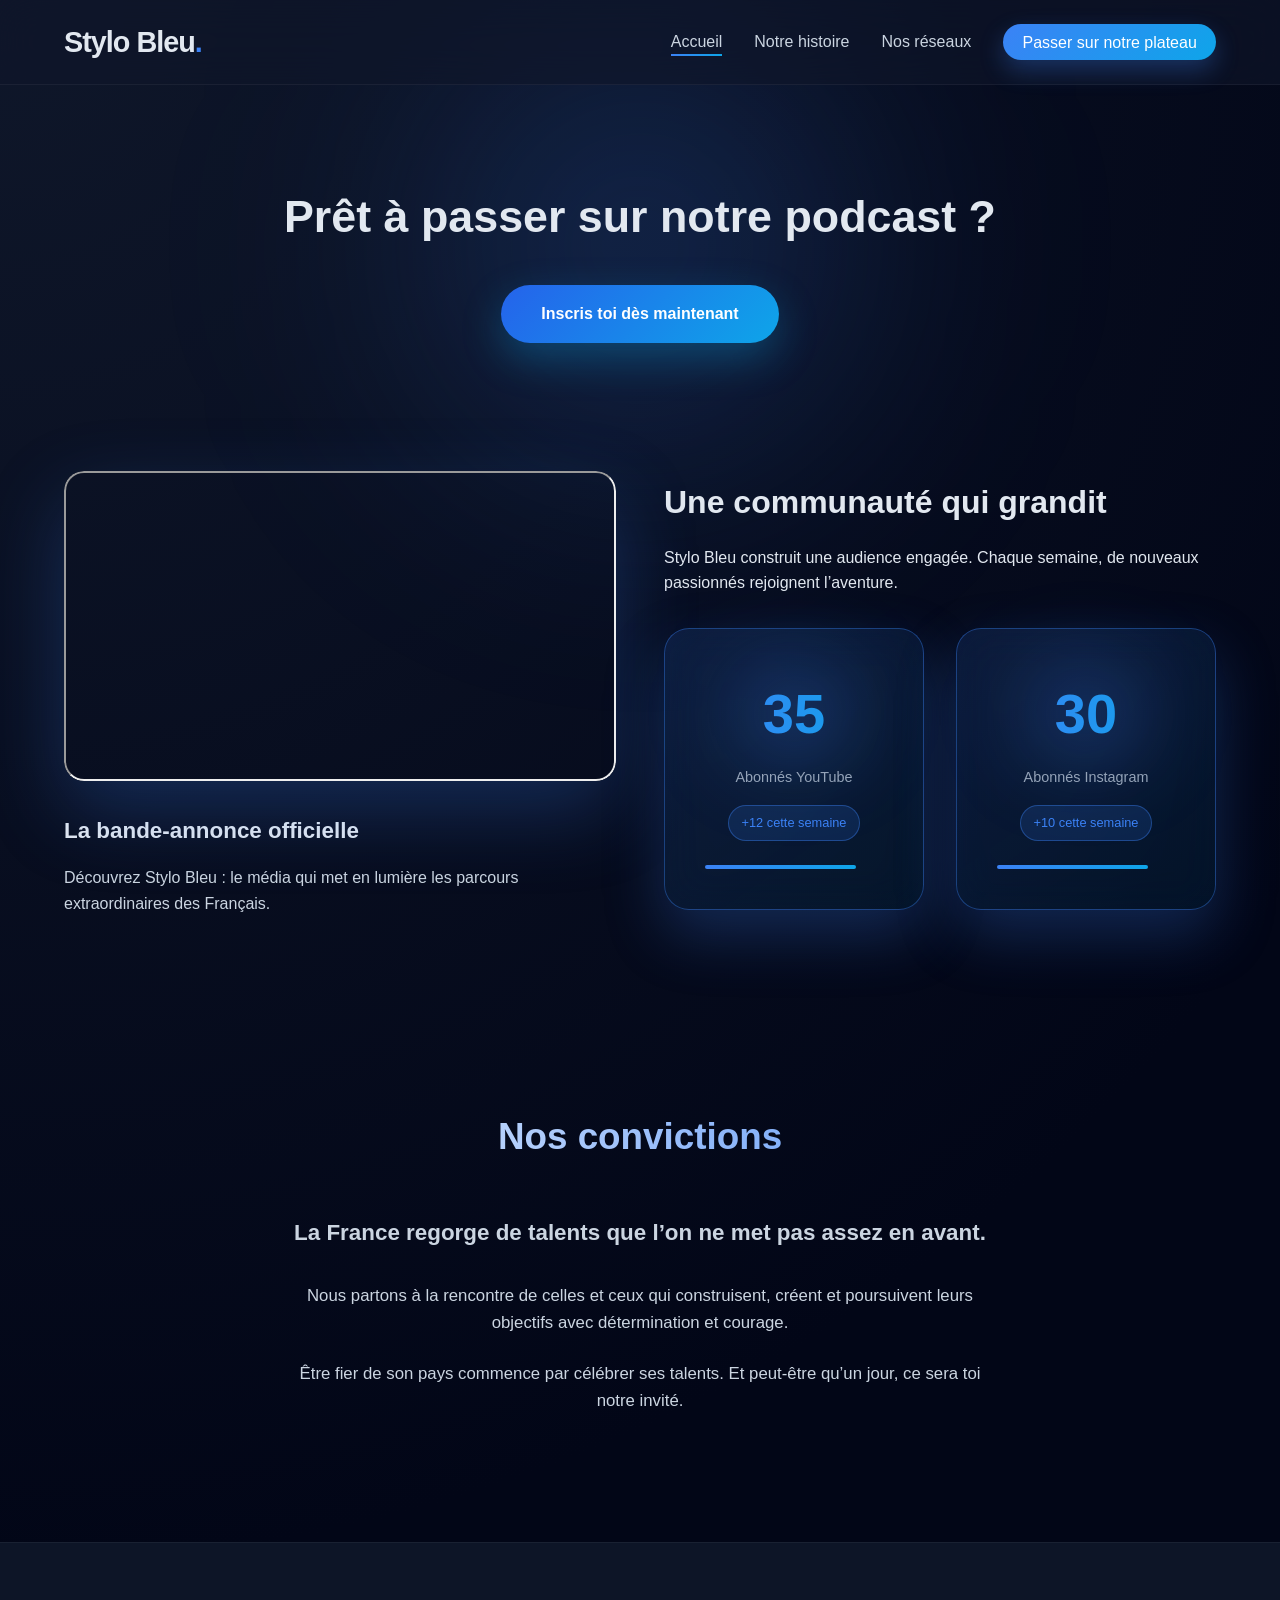
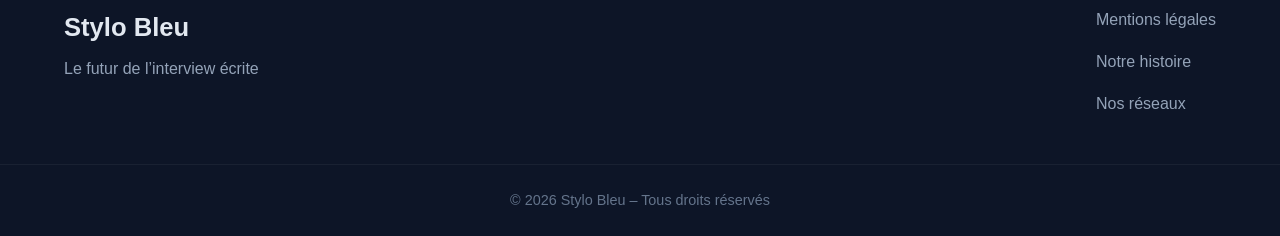
==== index.html @ 3c1a662e "V0.1" ====
<!DOCTYPE html>
<html lang="fr">
<head>
    <meta charset="UTF-8" />
    <meta name="viewport" content="width=device-width, initial-scale=1.0" />
    <title>Stylo Bleu Media</title>

    <link rel="stylesheet" href="style.css" />
</head>

<body>

<header class="navbar">
    <div class="container nav-content">
        <div class="logo">Stylo Bleu<span>.</span></div>

        <nav>
            <ul class="nav-links" id="navLinks">
                <li><a href="index.html" class="active">Accueil</a></li>
                <li><a href="notrehistoire.html">Notre histoire</a></li>
                <li><a href="nosreseaux.html">Nos réseaux</a></li>
                <li><a href="passersurnotreplateau.html" class="btn-nav">Passer sur notre plateau</a></li>
            </ul>
        </nav>

        <div class="menu-toggle" id="menuToggle">⋮</div>
    </div>
</header>

<!-- CTA HERO EN HAUT -->
<section class="cta hero-cta">
    <div class="container">
        <h1>Prêt à passer sur notre podcast ?</h1>
        <a href="passersurnotreplateau.html" class="btn-primary">Inscris toi dès maintenant</a>
    </div>
</section>

<!-- MEDIA 50/50 -->
<section class="media-growth">
    <div class="container media-grid">

        <!-- GAUCHE -->
        <div class="media-video-block">
            <div class="video-wrapper">
                <iframe 
                    src="https://www.youtube.com/embed/wb5HxEI4R0E"
                    allowfullscreen>
                </iframe>
            </div>

            <div class="video-description">
                <h3>La bande-annonce officielle</h3>
                <p>
                    Découvrez Stylo Bleu : le média qui met en lumière
                    les parcours extraordinaires des Français.
                </p>
            </div>
        </div>

        <!-- DROITE -->
<div class="media-stats">
    <h2>Une communauté qui grandit</h2>
    <p>
        Stylo Bleu construit une audience engagée.
        Chaque semaine, de nouveaux passionnés rejoignent l’aventure.
    </p>

 <div class="stats-grid">

    <div class="stat-card reveal">
        <div class="stat-number glow" data-target="70">0</div>
        <div class="stat-label">Abonnés YouTube</div>
        <div class="stat-badge">+12 cette semaine</div>
        <div class="growth-line"></div>
    </div>

    <div class="stat-card reveal">
        <div class="stat-number glow" data-target="59">0</div>
        <div class="stat-label">Abonnés Instagram</div>
        <div class="stat-badge">+10 cette semaine</div>
        <div class="growth-line"></div>
    </div>

</div>

    </div>
</section>

<!-- NOS CONVICTIONS -->
<section class="convictions">
    <div class="container">
        <div class="section-header">
            <h2>Nos convictions</h2>
        </div>

        <div class="convictions-content">
            <p class="lead">
                La France regorge de talents que l’on ne met pas assez en avant.
            </p>

            <p>
                Nous partons à la rencontre de celles et ceux qui construisent,
                créent et poursuivent leurs objectifs avec détermination et courage.
            </p>

            <p>
                Être fier de son pays commence par célébrer ses talents.
                Et peut-être qu’un jour, ce sera toi notre invité.
            </p>
        </div>
    </div>
</section>

<!-- FOOTER -->
<footer class="footer">
    <div class="container footer-content">
        <div class="footer-brand">
            <h3>Stylo Bleu</h3>
            <p>Le futur de l’interview écrite</p>
        </div>

        <div class="footer-links">
            <a href="legal.html">Mentions légales</a>
            <a href="notrehistoire.html">Notre histoire</a>
            <a href="nosreseaux.html">Nos réseaux</a>
        </div>
    </div>

    <div class="footer-bottom">
        <p>© 2026 Stylo Bleu – Tous droits réservés</p>
    </div>
</footer>

<script>
document.addEventListener("DOMContentLoaded", () => {
    const toggle = document.getElementById("menuToggle");
    const nav = document.getElementById("navLinks");

    toggle.addEventListener("click", () => {
        nav.classList.toggle("active");
    });
});
</script>
<script>
document.addEventListener("DOMContentLoaded", () => {

    const toggle = document.getElementById("menuToggle");
    const nav = document.getElementById("navLinks");

    toggle.addEventListener("click", () => {
        nav.classList.toggle("active");
    });

    /* ===== ANIMATION COMPTEURS LENTE ===== */

    const counters = document.querySelectorAll(".stat-number");

    const animateCounter = (counter) => {
        const target = +counter.getAttribute("data-target");
        let count = 0;
        const duration = 2500; // plus lent (2.5s)
        const stepTime = 20;
        const steps = duration / stepTime;
        const increment = target / steps;

        const update = () => {
            count += increment;
            if (count < target) {
                counter.innerText = Math.floor(count);
                setTimeout(update, stepTime);
            } else {
                counter.innerText = target;
            }
        };

        update();
    };

    /* ===== APPARITION AU SCROLL ===== */

    const observer = new IntersectionObserver((entries) => {
        entries.forEach(entry => {
            if (entry.isIntersecting) {
                entry.target.classList.add("show");
                if (entry.target.classList.contains("stat-number")) {
                    animateCounter(entry.target);
                }
            }
        });
    }, { threshold: 0.4 });

    document.querySelectorAll(".reveal, .stat-number").forEach(el => {
        observer.observe(el);
    });

});
</script>


</body>
</html>
---- style.css ----
��/ *   = = = = = = = = = = = = = = = = = = = = = = = = =  
       R E S E T   &   B A S E  
 = = = = = = = = = = = = = = = = = = = = = = = = =   * /  
  
 *   {  
         m a r g i n :   0 ;  
         p a d d i n g :   0 ;  
         b o x - s i z i n g :   b o r d e r - b o x ;  
 }  
  
 b o d y   {  
         f o n t - f a m i l y :   ' I n t e r ' ,   s a n s - s e r i f ;  
         b a c k g r o u n d :   r a d i a l - g r a d i e n t ( c i r c l e   a t   t o p   l e f t ,   # 0 f 1 7 2 a ,   # 0 2 0 6 1 7   7 0 % ) ;  
         c o l o r :   # e 2 e 8 f 0 ;  
         l i n e - h e i g h t :   1 . 6 ;  
         o v e r f l o w - x :   h i d d e n ;  
 }  
  
 . c o n t a i n e r   {  
         w i d t h :   9 0 % ;  
         m a x - w i d t h :   1 2 0 0 p x ;  
         m a r g i n :   a u t o ;  
 }  
  
 / *   = = = = = = = = = = = = = = = = = = = = = = = = =  
       N A V B A R  
 = = = = = = = = = = = = = = = = = = = = = = = = =   * /  
  
 . n a v b a r   {  
         p o s i t i o n :   s t i c k y ;  
         t o p :   0 ;  
         b a c k d r o p - f i l t e r :   b l u r ( 2 0 p x ) ;  
         b a c k g r o u n d :   r g b a ( 1 5 ,   2 3 ,   4 2 ,   0 . 6 ) ;  
         b o r d e r - b o t t o m :   1 p x   s o l i d   r g b a ( 2 5 5 ,   2 5 5 ,   2 5 5 ,   0 . 0 5 ) ;  
         z - i n d e x :   1 0 0 0 ;  
 }  
  
 . n a v - c o n t e n t   {  
         d i s p l a y :   f l e x ;  
         j u s t i f y - c o n t e n t :   s p a c e - b e t w e e n ;  
         a l i g n - i t e m s :   c e n t e r ;  
         p a d d i n g :   1 . 2 r e m   0 ;  
 }  
  
 . l o g o   {  
         f o n t - s i z e :   1 . 8 r e m ;  
         f o n t - w e i g h t :   7 0 0 ;  
         l e t t e r - s p a c i n g :   - 1 p x ;  
 }  
  
 . l o g o   s p a n   {  
         c o l o r :   # 3 b 8 2 f 6 ;  
 }  
  
 / *   N A V   L I N K S   * /  
  
 . n a v - l i n k s   {  
         d i s p l a y :   f l e x ;  
         l i s t - s t y l e :   n o n e ;  
         g a p :   2 r e m ;  
 }  
  
 . n a v - l i n k s   a   {  
         t e x t - d e c o r a t i o n :   n o n e ;  
         c o l o r :   # c b d 5 e 1 ;  
         f o n t - w e i g h t :   5 0 0 ;  
         p o s i t i o n :   r e l a t i v e ;  
         t r a n s i t i o n :   0 . 3 s   e a s e ;  
 }  
  
 . n a v - l i n k s   a : : a f t e r   {  
         c o n t e n t :   " " ;  
         p o s i t i o n :   a b s o l u t e ;  
         l e f t :   0 ;  
         b o t t o m :   - 6 p x ;  
         w i d t h :   0 % ;  
         h e i g h t :   2 p x ;  
         b a c k g r o u n d :   l i n e a r - g r a d i e n t ( 9 0 d e g ,   # 3 b 8 2 f 6 ,   # 0 e a 5 e 9 ) ;  
         t r a n s i t i o n :   0 . 3 s   e a s e ;  
 }  
  
 . n a v - l i n k s   a : h o v e r : : a f t e r ,  
 . n a v - l i n k s   a . a c t i v e : : a f t e r   {  
         w i d t h :   1 0 0 % ;  
 }  
  
 . n a v - l i n k s   a : h o v e r   {  
         c o l o r :   w h i t e ;  
 }  
  
 / *   N A V   C T A   B U T T O N   * /  
  
 . b t n - n a v   {  
         p a d d i n g :   0 . 6 r e m   1 . 2 r e m ;  
         b o r d e r - r a d i u s :   5 0 p x ;  
         b a c k g r o u n d :   l i n e a r - g r a d i e n t ( 1 3 5 d e g ,   # 3 b 8 2 f 6 ,   # 0 e a 5 e 9 ) ;  
         c o l o r :   w h i t e   ! i m p o r t a n t ;  
         f o n t - w e i g h t :   6 0 0 ;  
         b o x - s h a d o w :   0   1 0 p x   2 5 p x   r g b a ( 5 9 ,   1 3 0 ,   2 4 6 ,   0 . 3 ) ;  
         t r a n s i t i o n :   0 . 3 s   e a s e ;  
 }  
  
 . b t n - n a v : h o v e r   {  
         t r a n s f o r m :   t r a n s l a t e Y ( - 3 p x ) ;  
         b o x - s h a d o w :   0   1 5 p x   3 5 p x   r g b a ( 5 9 ,   1 3 0 ,   2 4 6 ,   0 . 5 ) ;  
 }  
  
 / *   = = = = = = = = = = = = = = = = = = = = = = = = =  
       M E N U   M O B I L E  
 = = = = = = = = = = = = = = = = = = = = = = = = =   * /  
  
 . m e n u - t o g g l e   {  
         d i s p l a y :   n o n e ;  
         f o n t - s i z e :   1 . 8 r e m ;  
         c u r s o r :   p o i n t e r ;  
 }  
  
 / *   = = = = = = = = = = = = = = = = = = = = = = = = =  
       C T A   S E C T I O N  
 = = = = = = = = = = = = = = = = = = = = = = = = =   * /  
  
 . c t a   {  
         t e x t - a l i g n :   c e n t e r ;  
         p o s i t i o n :   r e l a t i v e ;  
 }  
  
 . c t a : : b e f o r e   {  
         c o n t e n t :   " " ;  
         p o s i t i o n :   a b s o l u t e ;  
         w i d t h :   6 0 0 p x ;  
         h e i g h t :   6 0 0 p x ;  
         b a c k g r o u n d :   r a d i a l - g r a d i e n t ( c i r c l e ,   r g b a ( 5 9 , 1 3 0 , 2 4 6 , 0 . 3 ) ,   t r a n s p a r e n t   7 0 % ) ;  
         t o p :   5 0 % ;  
         l e f t :   5 0 % ;  
         t r a n s f o r m :   t r a n s l a t e ( - 5 0 % ,   - 5 0 % ) ;  
         f i l t e r :   b l u r ( 1 2 0 p x ) ;  
         z - i n d e x :   - 1 ;  
 }  
  
 . c t a   h 2   {  
         f o n t - s i z e :   2 . 5 r e m ;  
         m a r g i n - b o t t o m :   2 r e m ;  
         f o n t - w e i g h t :   7 0 0 ;  
         b a c k g r o u n d :   l i n e a r - g r a d i e n t ( 9 0 d e g ,   # f f f f f f ,   # 3 b 8 2 f 6 ) ;  
         - w e b k i t - b a c k g r o u n d - c l i p :   t e x t ;  
         - w e b k i t - t e x t - f i l l - c o l o r :   t r a n s p a r e n t ;  
 }  
  
 / *   C T A   B U T T O N   * /  
  
 . b t n - p r i m a r y   {  
         p a d d i n g :   1 r e m   2 . 5 r e m ;  
         b o r d e r - r a d i u s :   5 0 p x ;  
         b a c k g r o u n d :   l i n e a r - g r a d i e n t ( 1 3 5 d e g ,   # 2 5 6 3 e b ,   # 0 e a 5 e 9 ) ;  
         c o l o r :   w h i t e ;  
         t e x t - d e c o r a t i o n :   n o n e ;  
         f o n t - w e i g h t :   6 0 0 ;  
         f o n t - s i z e :   1 r e m ;  
         d i s p l a y :   i n l i n e - b l o c k ;  
         t r a n s i t i o n :   0 . 3 s   e a s e ;  
         b o x - s h a d o w :   0   1 5 p x   4 0 p x   r g b a ( 1 4 ,   1 6 5 ,   2 3 3 ,   0 . 3 ) ;  
 }  
  
 . b t n - p r i m a r y : h o v e r   {  
         t r a n s f o r m :   t r a n s l a t e Y ( - 5 p x )   s c a l e ( 1 . 0 5 ) ;  
         b o x - s h a d o w :   0   2 0 p x   5 0 p x   r g b a ( 1 4 ,   1 6 5 ,   2 3 3 ,   0 . 5 ) ;  
 }  
  
 / *   = = = = = = = = = = = = = = = = = = = = = = = = =  
       F O O T E R  
 = = = = = = = = = = = = = = = = = = = = = = = = =   * /  
  
 . f o o t e r   {  
         b a c k g r o u n d :   r g b a ( 1 5 ,   2 3 ,   4 2 ,   0 . 9 ) ;  
         b o r d e r - t o p :   1 p x   s o l i d   r g b a ( 2 5 5 , 2 5 5 , 2 5 5 , 0 . 0 5 ) ;  
         p a d d i n g - t o p :   4 r e m ;  
 }  
  
 . f o o t e r - c o n t e n t   {  
         d i s p l a y :   f l e x ;  
         j u s t i f y - c o n t e n t :   s p a c e - b e t w e e n ;  
         f l e x - w r a p :   w r a p ;  
         g a p :   2 r e m ;  
         p a d d i n g - b o t t o m :   3 r e m ;  
 }  
  
 . f o o t e r - b r a n d   h 3   {  
         f o n t - s i z e :   1 . 6 r e m ;  
         m a r g i n - b o t t o m :   0 . 5 r e m ;  
 }  
  
 . f o o t e r - b r a n d   p   {  
         c o l o r :   # 9 4 a 3 b 8 ;  
 }  
  
 . f o o t e r - l i n k s   {  
         d i s p l a y :   f l e x ;  
         f l e x - d i r e c t i o n :   c o l u m n ;  
         g a p :   1 r e m ;  
 }  
  
 . f o o t e r - l i n k s   a   {  
         t e x t - d e c o r a t i o n :   n o n e ;  
         c o l o r :   # 9 4 a 3 b 8 ;  
         t r a n s i t i o n :   0 . 3 s   e a s e ;  
 }  
  
 . f o o t e r - l i n k s   a : h o v e r   {  
         c o l o r :   # 3 b 8 2 f 6 ;  
 }  
  
 . f o o t e r - b o t t o m   {  
         t e x t - a l i g n :   c e n t e r ;  
         p a d d i n g :   1 . 5 r e m   0 ;  
         b o r d e r - t o p :   1 p x   s o l i d   r g b a ( 2 5 5 , 2 5 5 , 2 5 5 , 0 . 0 5 ) ;  
         f o n t - s i z e :   0 . 9 r e m ;  
         c o l o r :   # 6 4 7 4 8 b ;  
 }  
  
 / *   = = = = = = = = = = = = = = = = = = = = = = = = =  
       R E S P O N S I V E  
 = = = = = = = = = = = = = = = = = = = = = = = = =   * /  
  
 @ m e d i a   ( m a x - w i d t h :   9 0 0 p x )   {  
  
         . n a v - l i n k s   {  
                 p o s i t i o n :   a b s o l u t e ;  
                 t o p :   8 0 p x ;  
                 r i g h t :   0 ;  
                 b a c k g r o u n d :   r g b a ( 1 5 ,   2 3 ,   4 2 ,   0 . 9 5 ) ;  
                 f l e x - d i r e c t i o n :   c o l u m n ;  
                 w i d t h :   2 5 0 p x ;  
                 p a d d i n g :   2 r e m ;  
                 t r a n s f o r m :   t r a n s l a t e X ( 1 0 0 % ) ;  
                 t r a n s i t i o n :   0 . 3 s   e a s e ;  
                 b o r d e r - l e f t :   1 p x   s o l i d   r g b a ( 2 5 5 , 2 5 5 , 2 5 5 , 0 . 0 5 ) ;  
         }  
  
         . n a v - l i n k s . a c t i v e   {  
                 t r a n s f o r m :   t r a n s l a t e X ( 0 ) ;  
         }  
  
         . m e n u - t o g g l e   {  
                 d i s p l a y :   b l o c k ;  
         }  
  
         . c t a   h 2   {  
                 f o n t - s i z e :   2 r e m ;  
         }  
  
         . f o o t e r - c o n t e n t   {  
                 f l e x - d i r e c t i o n :   c o l u m n ;  
                 t e x t - a l i g n :   c e n t e r ;  
                 a l i g n - i t e m s :   c e n t e r ;  
         }  
  
 }  
 / *   = = = = = = = = = = = = = = = = = = = = = = = = =  
       S E C T I O N S   G L O B A L E S  
 = = = = = = = = = = = = = = = = = = = = = = = = =   * /  
  
 . s e c t i o n - h e a d e r   {  
         t e x t - a l i g n :   c e n t e r ;  
         m a r g i n - b o t t o m :   3 r e m ;  
 }  
  
 . s e c t i o n - h e a d e r   h 2   {  
         f o n t - s i z e :   2 . 3 r e m ;  
         f o n t - w e i g h t :   7 0 0 ;  
         b a c k g r o u n d :   l i n e a r - g r a d i e n t ( 9 0 d e g ,   # f f f f f f ,   # 3 b 8 2 f 6 ) ;  
         - w e b k i t - b a c k g r o u n d - c l i p :   t e x t ;  
         - w e b k i t - t e x t - f i l l - c o l o r :   t r a n s p a r e n t ;  
 }  
  
 . s e c t i o n - h e a d e r   p   {  
         c o l o r :   # 9 4 a 3 b 8 ;  
         m a r g i n - t o p :   0 . 8 r e m ;  
 }  
  
 / *   = = = = = = = = = = = = = = = = = = = = = = = = =  
       T R A I L E R   S E C T I O N  
 = = = = = = = = = = = = = = = = = = = = = = = = =   * /  
  
 . t r a i l e r   {  
         p a d d i n g :   8 r e m   0 ;  
         p o s i t i o n :   r e l a t i v e ;  
 }  
  
 . v i d e o - w r a p p e r   {  
         p o s i t i o n :   r e l a t i v e ;  
         p a d d i n g - b o t t o m :   5 6 . 2 5 % ;  
         h e i g h t :   0 ;  
         o v e r f l o w :   h i d d e n ;  
         b o r d e r - r a d i u s :   2 0 p x ;  
         b o x - s h a d o w :   0   3 0 p x   8 0 p x   r g b a ( 5 9 ,   1 3 0 ,   2 4 6 ,   0 . 2 5 ) ;  
         t r a n s i t i o n :   0 . 4 s   e a s e ;  
 }  
  
 . v i d e o - w r a p p e r   i f r a m e   {  
         p o s i t i o n :   a b s o l u t e ;  
         t o p :   0 ;  
         l e f t :   0 ;  
         w i d t h :   1 0 0 % ;  
         h e i g h t :   1 0 0 % ;  
         b o r d e r - r a d i u s :   2 0 p x ;  
 }  
  
 . v i d e o - w r a p p e r : h o v e r   {  
         t r a n s f o r m :   s c a l e ( 1 . 0 2 ) ;  
         b o x - s h a d o w :   0   4 0 p x   1 0 0 p x   r g b a ( 5 9 ,   1 3 0 ,   2 4 6 ,   0 . 4 ) ;  
 }  
  
 / *   G l o w   f u t u r i s t e   * /  
  
 . t r a i l e r : : b e f o r e   {  
         c o n t e n t :   " " ;  
         p o s i t i o n :   a b s o l u t e ;  
         w i d t h :   5 0 0 p x ;  
         h e i g h t :   5 0 0 p x ;  
         b a c k g r o u n d :   r a d i a l - g r a d i e n t ( c i r c l e ,   r g b a ( 1 4 , 1 6 5 , 2 3 3 , 0 . 3 ) ,   t r a n s p a r e n t   7 0 % ) ;  
         t o p :   3 0 % ;  
         l e f t :   5 0 % ;  
         t r a n s f o r m :   t r a n s l a t e X ( - 5 0 % ) ;  
         f i l t e r :   b l u r ( 1 2 0 p x ) ;  
         z - i n d e x :   - 1 ;  
 }  
  
 / *   = = = = = = = = = = = = = = = = = = = = = = = = =  
       C O N V I C T I O N S   S E C T I O N  
 = = = = = = = = = = = = = = = = = = = = = = = = =   * /  
  
 . c o n v i c t i o n s   {  
         p a d d i n g :   8 r e m   0 ;  
         t e x t - a l i g n :   c e n t e r ;  
         p o s i t i o n :   r e l a t i v e ;  
 }  
  
 . c o n v i c t i o n s - c o n t e n t   {  
         m a x - w i d t h :   8 0 0 p x ;  
         m a r g i n :   a u t o ;  
 }  
  
 . c o n v i c t i o n s   . l e a d   {  
         f o n t - s i z e :   1 . 4 r e m ;  
         f o n t - w e i g h t :   6 0 0 ;  
         m a r g i n - b o t t o m :   2 r e m ;  
 }  
  
 . c o n v i c t i o n s   . l e a d   s p a n   {  
         b a c k g r o u n d :   l i n e a r - g r a d i e n t ( 9 0 d e g ,   # 3 b 8 2 f 6 ,   # 0 e a 5 e 9 ) ;  
         - w e b k i t - b a c k g r o u n d - c l i p :   t e x t ;  
         - w e b k i t - t e x t - f i l l - c o l o r :   t r a n s p a r e n t ;  
 }  
  
 . c o n v i c t i o n s   p   {  
         c o l o r :   # c b d 5 e 1 ;  
         m a r g i n - b o t t o m :   1 . 5 r e m ;  
         f o n t - s i z e :   1 . 0 5 r e m ;  
 }  
  
 . e p i s o d e - i n f o   {  
         m a r g i n - t o p :   2 . 5 r e m ;  
         f o n t - w e i g h t :   6 0 0 ;  
         p a d d i n g :   1 r e m   2 r e m ;  
         d i s p l a y :   i n l i n e - b l o c k ;  
         b o r d e r - r a d i u s :   5 0 p x ;  
         b a c k g r o u n d :   r g b a ( 5 9 ,   1 3 0 ,   2 4 6 ,   0 . 1 ) ;  
         b o r d e r :   1 p x   s o l i d   r g b a ( 5 9 ,   1 3 0 ,   2 4 6 ,   0 . 3 ) ;  
         b a c k d r o p - f i l t e r :   b l u r ( 1 0 p x ) ;  
         b o x - s h a d o w :   0   1 0 p x   4 0 p x   r g b a ( 5 9 ,   1 3 0 ,   2 4 6 ,   0 . 2 ) ;  
 }  
  
 / *   = = = = = = = = = = = = = = = = = = = = = = = = =  
       R E S P O N S I V E  
 = = = = = = = = = = = = = = = = = = = = = = = = =   * /  
  
 @ m e d i a   ( m a x - w i d t h :   7 6 8 p x )   {  
  
         . s e c t i o n - h e a d e r   h 2   {  
                 f o n t - s i z e :   1 . 8 r e m ;  
         }  
  
         . c o n v i c t i o n s   . l e a d   {  
                 f o n t - s i z e :   1 . 2 r e m ;  
         }  
  
         . c o n v i c t i o n s   p   {  
                 f o n t - s i z e :   0 . 9 5 r e m ;  
         }  
  
 }  
 . m e d i a - v i d e o - b l o c k   {  
         d i s p l a y :   f l e x ;  
         f l e x - d i r e c t i o n :   c o l u m n ;  
         g a p :   2 r e m ;  
 }  
  
 . v i d e o - d e s c r i p t i o n   h 3   {  
         f o n t - s i z e :   1 . 4 r e m ;  
         m a r g i n - b o t t o m :   1 r e m ;  
 }  
  
 . v i d e o - d e s c r i p t i o n   p   {  
         c o l o r :   # c b d 5 e 1 ;  
         l i n e - h e i g h t :   1 . 6 ;  
 }  
  
 / *   S T A T S   P R E M I U M   * /  
  
  
 . s t a t - m a i n   s p a n   {  
         f o n t - s i z e :   3 . 5 r e m ;  
         f o n t - w e i g h t :   7 0 0 ;  
         d i s p l a y :   b l o c k ;  
         b a c k g r o u n d :   l i n e a r - g r a d i e n t ( 9 0 d e g ,   # 3 b 8 2 f 6 ,   # 0 e a 5 e 9 ) ;  
         - w e b k i t - b a c k g r o u n d - c l i p :   t e x t ;  
         - w e b k i t - t e x t - f i l l - c o l o r :   t r a n s p a r e n t ;  
 }  
  
 . s t a t - m a i n   s m a l l   {  
         c o l o r :   # 9 4 a 3 b 8 ;  
 }  
  
 . s t a t - e x t r a   {  
         d i s p l a y :   f l e x ;  
         j u s t i f y - c o n t e n t :   s p a c e - b e t w e e n ;  
         m a r g i n - t o p :   2 r e m ;  
         f o n t - s i z e :   0 . 9 r e m ;  
         c o l o r :   # 9 4 a 3 b 8 ;  
 }  
  
 . s t a t - e x t r a   s t r o n g   {  
         d i s p l a y :   b l o c k ;  
         c o l o r :   # f f f f f f ;  
 }  
  
 / *   R E S P O N S I V E   * /  
  
 @ m e d i a   ( m a x - w i d t h :   9 0 0 p x )   {  
  
         . s t a t - e x t r a   {  
                 f l e x - d i r e c t i o n :   c o l u m n ;  
                 g a p :   1 r e m ;  
                 t e x t - a l i g n :   c e n t e r ;  
         }  
 }  
 s e c t i o n   {  
         p a d d i n g :   4 r e m   0 ;  
 }  
  
 / *   H E R O   * /  
 . h e r o - c t a   {  
         t e x t - a l i g n :   c e n t e r ;  
         p a d d i n g :   6 r e m   0   4 r e m   0 ;  
 }  
  
 . h e r o - c t a   h 1   {  
         f o n t - s i z e :   2 . 8 r e m ;  
         m a r g i n - b o t t o m :   2 r e m ;  
 }  
  
 / *   5 0 / 5 0   F I X E   * /  
 . m e d i a - g r i d   {  
         d i s p l a y :   g r i d ;  
         g r i d - t e m p l a t e - c o l u m n s :   1 f r   1 f r ;  
         g a p :   3 r e m ;  
         a l i g n - i t e m s :   c e n t e r ;  
 }  
  
 / *   V I D E O   * /  
 . v i d e o - w r a p p e r   {  
         p o s i t i o n :   r e l a t i v e ;  
         p a d d i n g - b o t t o m :   5 6 . 2 5 % ;  
         h e i g h t :   0 ;  
 }  
  
 . v i d e o - w r a p p e r   i f r a m e   {  
         p o s i t i o n :   a b s o l u t e ;  
         w i d t h :   1 0 0 % ;  
         h e i g h t :   1 0 0 % ;  
 }  
  
 / *   S T A T S   * /  
 . m e d i a - s t a t s   h 2   {  
         m a r g i n - b o t t o m :   1 r e m ;  
 }  
  
 / *   = = = = =   S T A T S   2 0 3 0   = = = = =   * /  
  
 . m e d i a - s t a t s   h 2   {  
         m a r g i n - b o t t o m :   1 r e m ;  
         f o n t - s i z e :   2 r e m ;  
 }  
  
 . s t a t s - g r i d   {  
         d i s p l a y :   g r i d ;  
         g r i d - t e m p l a t e - c o l u m n s :   1 f r   1 f r ;  
         g a p :   2 r e m ;  
         m a r g i n - t o p :   2 r e m ;  
 }  
  
 . s t a t - c a r d   {  
         p a d d i n g :   2 . 5 r e m ;  
         b o r d e r - r a d i u s :   2 5 p x ;  
         b a c k g r o u n d :   l i n e a r - g r a d i e n t ( 1 4 5 d e g ,   r g b a ( 5 9 , 1 3 0 , 2 4 6 , 0 . 1 5 ) ,   r g b a ( 1 4 , 1 6 5 , 2 3 3 , 0 . 0 8 ) ) ;  
         b o r d e r :   1 p x   s o l i d   r g b a ( 5 9 , 1 3 0 , 2 4 6 , 0 . 4 ) ;  
         b a c k d r o p - f i l t e r :   b l u r ( 2 0 p x ) ;  
         b o x - s h a d o w :   0   2 5 p x   6 0 p x   r g b a ( 5 9 , 1 3 0 , 2 4 6 , 0 . 2 5 ) ;  
         t e x t - a l i g n :   c e n t e r ;  
         t r a n s i t i o n :   0 . 4 s   e a s e ;  
 }  
  
 . s t a t - c a r d : h o v e r   {  
         t r a n s f o r m :   t r a n s l a t e Y ( - 8 p x ) ;  
         b o x - s h a d o w :   0   3 5 p x   8 0 p x   r g b a ( 5 9 , 1 3 0 , 2 4 6 , 0 . 4 ) ;  
 }  
  
 . s t a t - n u m b e r   {  
         f o n t - s i z e :   3 . 5 r e m ;  
         f o n t - w e i g h t :   7 0 0 ;  
         b a c k g r o u n d :   l i n e a r - g r a d i e n t ( 9 0 d e g ,   # 3 b 8 2 f 6 ,   # 0 e a 5 e 9 ) ;  
         - w e b k i t - b a c k g r o u n d - c l i p :   t e x t ;  
         - w e b k i t - t e x t - f i l l - c o l o r :   t r a n s p a r e n t ;  
 }  
  
 . s t a t - l a b e l   {  
         m a r g i n - t o p :   0 . 5 r e m ;  
         c o l o r :   # 9 4 a 3 b 8 ;  
         f o n t - s i z e :   0 . 9 r e m ;  
 }  
  
 / *   R E S P O N S I V E   * /  
  
 @ m e d i a   ( m a x - w i d t h :   9 0 0 p x )   {  
         . m e d i a - g r i d   {  
                 g r i d - t e m p l a t e - c o l u m n s :   1 f r ;  
         }  
  
         . s t a t s - g r i d   {  
                 g r i d - t e m p l a t e - c o l u m n s :   1 f r ;  
         }  
  
         . s t a t - n u m b e r   {  
                 f o n t - s i z e :   2 . 8 r e m ;  
         }  
 }  
  
  
 . s t a t s - b o x   s p a n   {  
         f o n t - s i z e :   3 r e m ;  
         f o n t - w e i g h t :   7 0 0 ;  
         d i s p l a y :   b l o c k ;  
         c o l o r :   # 3 b 8 2 f 6 ;  
 }  
  
 . s t a t s - b o x   s m a l l   {  
         c o l o r :   # 9 4 a 3 b 8 ;  
 }  
  
 / *   C O N V I C T I O N S   * /  
 . c o n v i c t i o n s   {  
         t e x t - a l i g n :   c e n t e r ;  
 }  
  
 . c o n v i c t i o n s   p   {  
         m a x - w i d t h :   7 0 0 p x ;  
         m a r g i n :   1 . 5 r e m   a u t o   0   a u t o ;  
 }  
  
 / *   M O B I L E   * /  
 @ m e d i a   ( m a x - w i d t h :   9 0 0 p x )   {  
         . m e d i a - g r i d   {  
                 g r i d - t e m p l a t e - c o l u m n s :   1 f r ;  
         }  
  
         . h e r o - c t a   h 1   {  
                 f o n t - s i z e :   2 r e m ;  
         }  
 }  
 / *   = = = = =   A P P A R I T I O N   A U   S C R O L L   = = = = =   * /  
  
 . r e v e a l   {  
         o p a c i t y :   0 ;  
         t r a n s f o r m :   t r a n s l a t e Y ( 4 0 p x ) ;  
         t r a n s i t i o n :   a l l   1 s   e a s e ;  
 }  
  
 . r e v e a l . s h o w   {  
         o p a c i t y :   1 ;  
         t r a n s f o r m :   t r a n s l a t e Y ( 0 ) ;  
 }  
  
 / *   = = = = =   G L O W   A N I M �   = = = = =   * /  
  
 . g l o w   {  
         p o s i t i o n :   r e l a t i v e ;  
 }  
  
 . g l o w : : a f t e r   {  
         c o n t e n t :   " " ;  
         p o s i t i o n :   a b s o l u t e ;  
         w i d t h :   1 2 0 % ;  
         h e i g h t :   1 2 0 % ;  
         t o p :   - 1 0 % ;  
         l e f t :   - 1 0 % ;  
         b a c k g r o u n d :   r a d i a l - g r a d i e n t ( c i r c l e ,   r g b a ( 5 9 , 1 3 0 , 2 4 6 , 0 . 4 ) ,   t r a n s p a r e n t   7 0 % ) ;  
         f i l t e r :   b l u r ( 4 0 p x ) ;  
         z - i n d e x :   - 1 ;  
         a n i m a t i o n :   p u l s e G l o w   3 s   i n f i n i t e   e a s e - i n - o u t ;  
 }  
  
 @ k e y f r a m e s   p u l s e G l o w   {  
         0 %   {   o p a c i t y :   0 . 5 ;   t r a n s f o r m :   s c a l e ( 1 ) ;   }  
         5 0 %   {   o p a c i t y :   1 ;   t r a n s f o r m :   s c a l e ( 1 . 1 ) ;   }  
         1 0 0 %   {   o p a c i t y :   0 . 5 ;   t r a n s f o r m :   s c a l e ( 1 ) ;   }  
 }  
  
 / *   = = = = =   B A D G E   C R O I S S A N C E   = = = = =   * /  
  
 . s t a t - b a d g e   {  
         m a r g i n - t o p :   1 r e m ;  
         f o n t - s i z e :   0 . 8 r e m ;  
         c o l o r :   # 3 b 8 2 f 6 ;  
         b a c k g r o u n d :   r g b a ( 5 9 , 1 3 0 , 2 4 6 , 0 . 1 5 ) ;  
         b o r d e r :   1 p x   s o l i d   r g b a ( 5 9 , 1 3 0 , 2 4 6 , 0 . 4 ) ;  
         p a d d i n g :   0 . 4 r e m   0 . 8 r e m ;  
         b o r d e r - r a d i u s :   5 0 p x ;  
         d i s p l a y :   i n l i n e - b l o c k ;  
 }  
  
 / *   = = = = =   L I G N E   D E   C R O I S S A N C E   = = = = =   * /  
  
 . g r o w t h - l i n e   {  
         m a r g i n - t o p :   1 . 5 r e m ;  
         h e i g h t :   4 p x ;  
         w i d t h :   0 % ;  
         b a c k g r o u n d :   l i n e a r - g r a d i e n t ( 9 0 d e g ,   # 3 b 8 2 f 6 ,   # 0 e a 5 e 9 ) ;  
         b o r d e r - r a d i u s :   5 0 p x ;  
         a n i m a t i o n :   g r o w L i n e   2 . 5 s   f o r w a r d s   e a s e ;  
 }  
  
 @ k e y f r a m e s   g r o w L i n e   {  
         f r o m   {   w i d t h :   0 % ;   }  
         t o   {   w i d t h :   8 5 % ;   }  
 }  
 
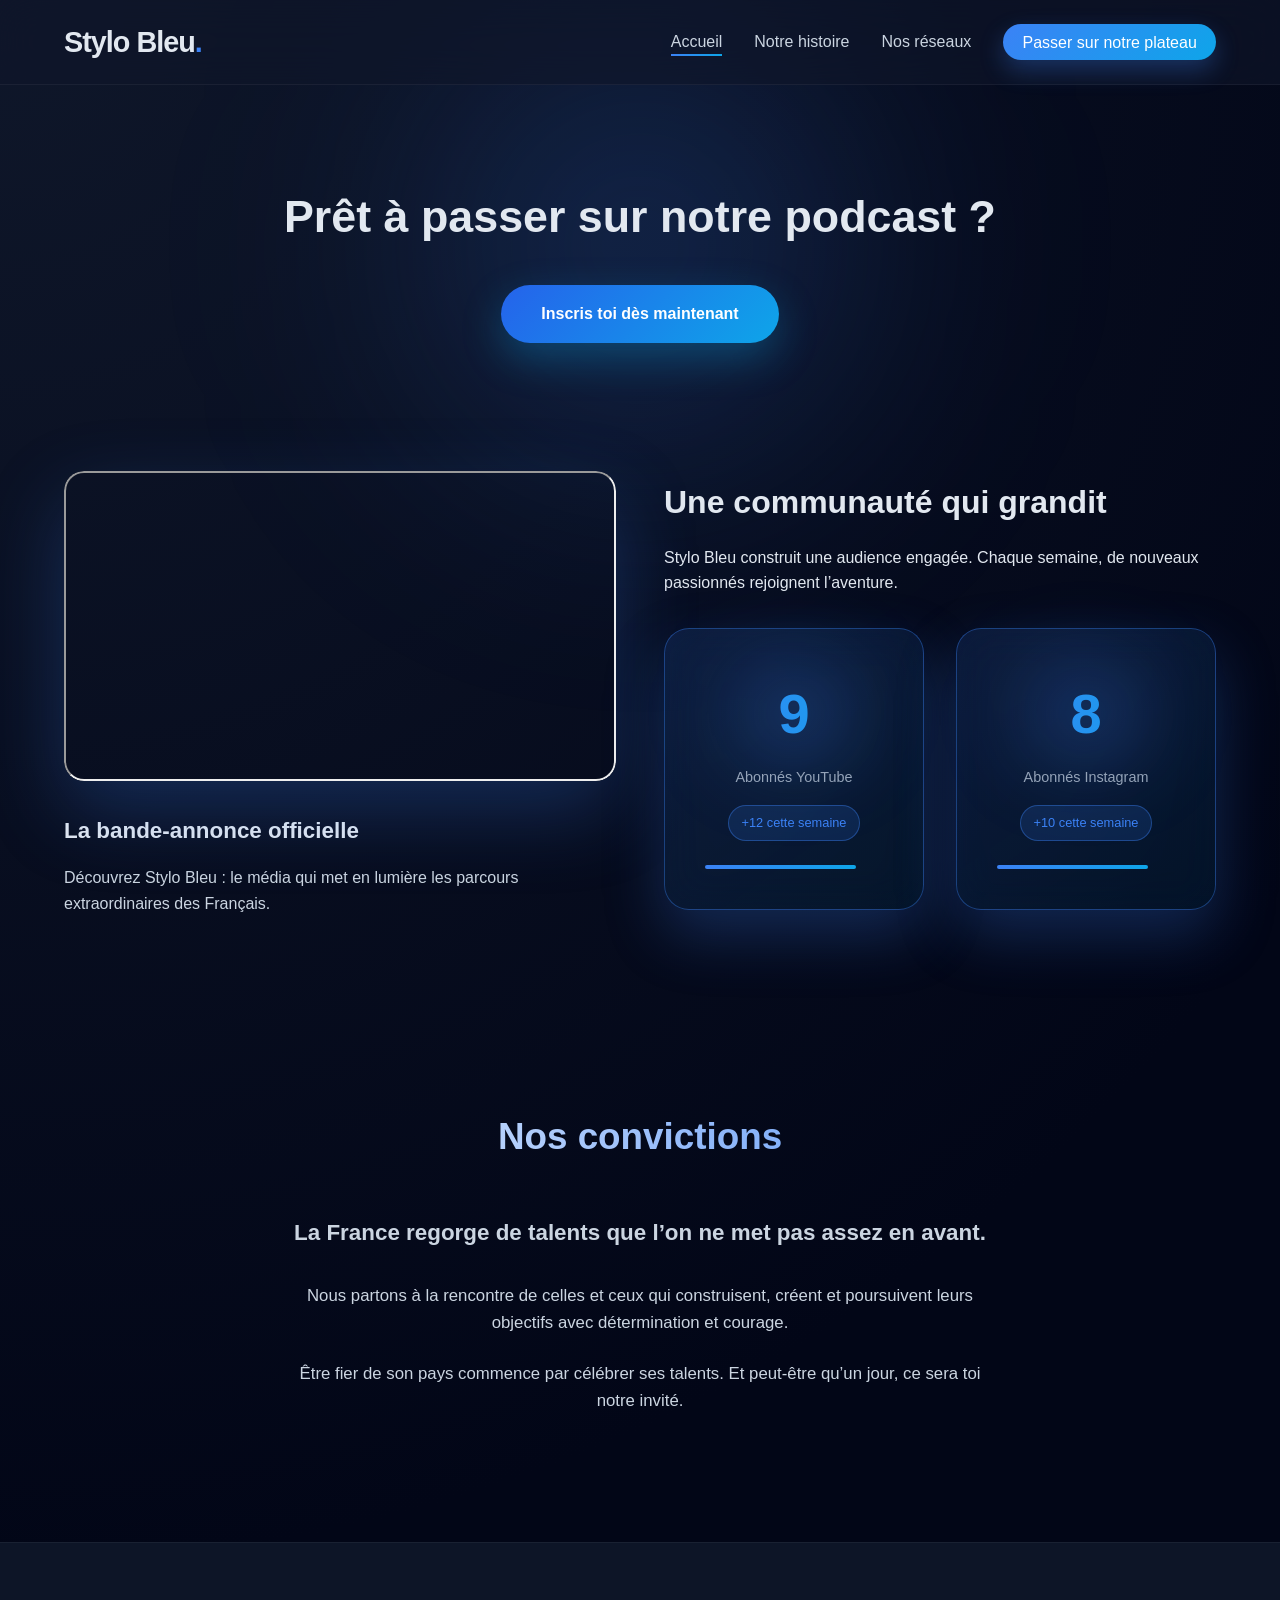
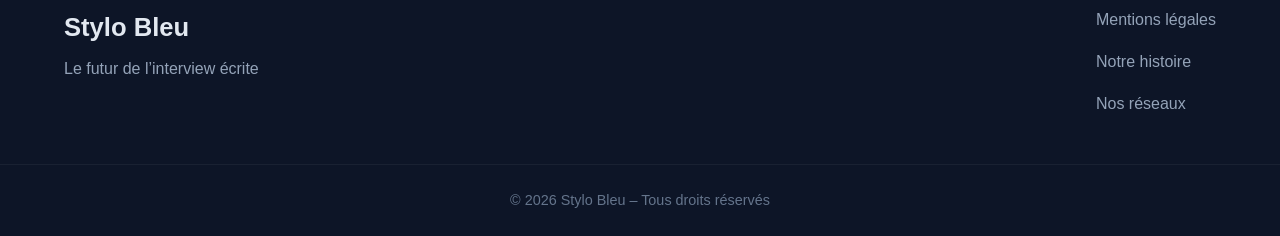
==== commit b73f9430: "V0.2" ====
--- a/index.html
+++ b/index.html
@@ -9,7 +9,7 @@
 </head>
 
 <body>
-
+<div class="particles"></div>
 <header class="navbar">
     <div class="container nav-content">
         <div class="logo">Stylo Bleu<span>.</span></div>
@@ -68,14 +68,14 @@
  <div class="stats-grid">
 
     <div class="stat-card reveal">
-        <div class="stat-number glow" data-target="70">0</div>
+        <div class="stat-number glow" data-target="71">0</div>
         <div class="stat-label">Abonnés YouTube</div>
         <div class="stat-badge">+12 cette semaine</div>
         <div class="growth-line"></div>
     </div>
 
     <div class="stat-card reveal">
-        <div class="stat-number glow" data-target="59">0</div>
+        <div class="stat-number glow" data-target="64">0</div>
         <div class="stat-label">Abonnés Instagram</div>
         <div class="stat-badge">+10 cette semaine</div>
         <div class="growth-line"></div>
@@ -133,33 +133,27 @@
 
 <script>
 document.addEventListener("DOMContentLoaded", () => {
+
+    /* ===== MENU MOBILE ===== */
+
     const toggle = document.getElementById("menuToggle");
     const nav = document.getElementById("navLinks");
 
-    toggle.addEventListener("click", () => {
-        nav.classList.toggle("active");
-    });
-});
-</script>
-<script>
-document.addEventListener("DOMContentLoaded", () => {
-
-    const toggle = document.getElementById("menuToggle");
-    const nav = document.getElementById("navLinks");
-
-    toggle.addEventListener("click", () => {
-        nav.classList.toggle("active");
-    });
-
-    /* ===== ANIMATION COMPTEURS LENTE ===== */
+    if(toggle){
+        toggle.addEventListener("click", () => {
+            nav.classList.toggle("active");
+        });
+    }
+
+    /* ===== ANIMATION COMPTEURS (PLUS LENT) ===== */
 
     const counters = document.querySelectorAll(".stat-number");
 
     const animateCounter = (counter) => {
         const target = +counter.getAttribute("data-target");
         let count = 0;
-        const duration = 2500; // plus lent (2.5s)
-        const stepTime = 20;
+        const duration = 4000; // PLUS LENT (4 secondes)
+        const stepTime = 30;
         const steps = duration / stepTime;
         const increment = target / steps;
 
@@ -182,6 +176,7 @@
         entries.forEach(entry => {
             if (entry.isIntersecting) {
                 entry.target.classList.add("show");
+
                 if (entry.target.classList.contains("stat-number")) {
                     animateCounter(entry.target);
                 }
@@ -193,6 +188,13 @@
         observer.observe(el);
     });
 
+    /* ===== LUMIÈRE QUI SUIT LA SOURIS ===== */
+
+    document.addEventListener("mousemove", (e) => {
+        document.body.style.setProperty('--x', e.clientX + 'px');
+        document.body.style.setProperty('--y', e.clientY + 'px');
+    });
+
 });
 </script>
 
--- a/style.css
+++ b/style.css
@@ -1288,4 +1288,216 @@
  
  }   
- + / *   H E R O   2 0 3 0   * / + 
+ + 
+ . s t o r y - h e r o - 2 0 3 0   { + 
+         p a d d i n g :   8 r e m   0 ; + 
+         t e x t - a l i g n :   c e n t e r ; + 
+         b a c k g r o u n d :   l i n e a r - g r a d i e n t ( 1 3 5 d e g ,   # 0 f 1 7 2 a ,   # 1 1 1 8 2 7 ) ; + 
+ } + 
+ + 
+ . h e r o - s u b t i t l e   { + 
+         o p a c i t y :   0 . 7 ; + 
+         m a r g i n - t o p :   1 r e m ; + 
+ } + 
+ + 
+ / *   S T O R Y   * / + 
+ + 
+ . s t o r y - i m m e r s i v e   { + 
+         p a d d i n g :   6 r e m   0 ; + 
+ } + 
+ + 
+ . n a r r o w   { + 
+         m a x - w i d t h :   7 0 0 p x ; + 
+         m a r g i n :   a u t o ; + 
+ } + 
+ + 
+ . b i g - t e x t   { + 
+         f o n t - s i z e :   1 . 6 r e m ; + 
+         f o n t - w e i g h t :   5 0 0 ; + 
+         m a r g i n - b o t t o m :   2 r e m ; + 
+ } + 
+ + 
+ . q u o t e - b l o c k   { + 
+         m a r g i n :   3 r e m   0 ; + 
+         p a d d i n g :   2 r e m ; + 
+         b o r d e r - l e f t :   3 p x   s o l i d   # 3 b 8 2 f 6 ; + 
+         f o n t - s i z e :   1 . 4 r e m ; + 
+         f o n t - w e i g h t :   5 0 0 ; + 
+ } + 
+ + 
+ / *   F O N D A T E U R S   * / + 
+ + 
+ . f o u n d e r s - 2 0 3 0   { + 
+         p a d d i n g :   6 r e m   0 ; + 
+ } + 
+ + 
+ . f o u n d e r s - g r i d - 2 0 3 0   { + 
+         d i s p l a y :   g r i d ; + 
+         g r i d - t e m p l a t e - c o l u m n s :   r e p e a t ( a u t o - f i t ,   m i n m a x ( 2 8 0 p x ,   1 f r ) ) ; + 
+         g a p :   3 r e m ; + 
+         m a r g i n - t o p :   3 r e m ; + 
+ } + 
+ + 
+ . f o u n d e r - c a r d - 2 0 3 0   { + 
+         b a c k g r o u n d :   r g b a ( 2 5 5 , 2 5 5 , 2 5 5 , 0 . 0 5 ) ; + 
+         b a c k d r o p - f i l t e r :   b l u r ( 2 0 p x ) ; + 
+         b o r d e r - r a d i u s :   2 0 p x ; + 
+         o v e r f l o w :   h i d d e n ; + 
+         t r a n s i t i o n :   0 . 4 s   e a s e ; + 
+ } + 
+ + 
+ . f o u n d e r - c a r d - 2 0 3 0 : h o v e r   { + 
+         t r a n s f o r m :   t r a n s l a t e Y ( - 1 0 p x ) ; + 
+ } + 
+ + 
+ . f o u n d e r - c a r d - 2 0 3 0   i m g   { + 
+         w i d t h :   1 0 0 % ; + 
+         h e i g h t :   3 5 0 p x ; + 
+         o b j e c t - f i t :   c o v e r ; + 
+         o b j e c t - p o s i t i o n :   t o p   c e n t e r ; + 
+ } + 
+ + 
+ . f o u n d e r - c o n t e n t   { + 
+         p a d d i n g :   2 r e m ; + 
+ } + 
+ + 
+ / *   S T U D I O   * / + 
+ + 
+ . s t u d i o - 2 0 3 0   { + 
+         p a d d i n g :   6 r e m   0 ; + 
+ } + 
+ + 
+ . s t u d i o - l a y o u t - 2 0 3 0   { + 
+         d i s p l a y :   g r i d ; + 
+         g r i d - t e m p l a t e - c o l u m n s :   r e p e a t ( a u t o - f i t ,   m i n m a x ( 3 0 0 p x ,   1 f r ) ) ; + 
+         g a p :   3 r e m ; + 
+         a l i g n - i t e m s :   c e n t e r ; + 
+ } + 
+ + 
+ . s t u d i o - 2 0 3 0   i m g   { + 
+         w i d t h :   1 0 0 % ; + 
+         b o r d e r - r a d i u s :   2 0 p x ; + 
+ } + 
+ + 
+ / *   C O M M U N I T Y   * / + 
+ + 
+ . c o m m u n i t y - 2 0 3 0   { + 
+         p a d d i n g :   6 r e m   0 ; + 
+         t e x t - a l i g n :   c e n t e r ; + 
+ } + 
+ + 
+ / *   F U N   F A C T   * / + 
+ + 
+ . f u n f a c t - 2 0 3 0   { + 
+         p a d d i n g :   5 r e m   0 ; + 
+         t e x t - a l i g n :   c e n t e r ; + 
+         f o n t - s t y l e :   i t a l i c ; + 
+         o p a c i t y :   0 . 8 ; + 
+ } 
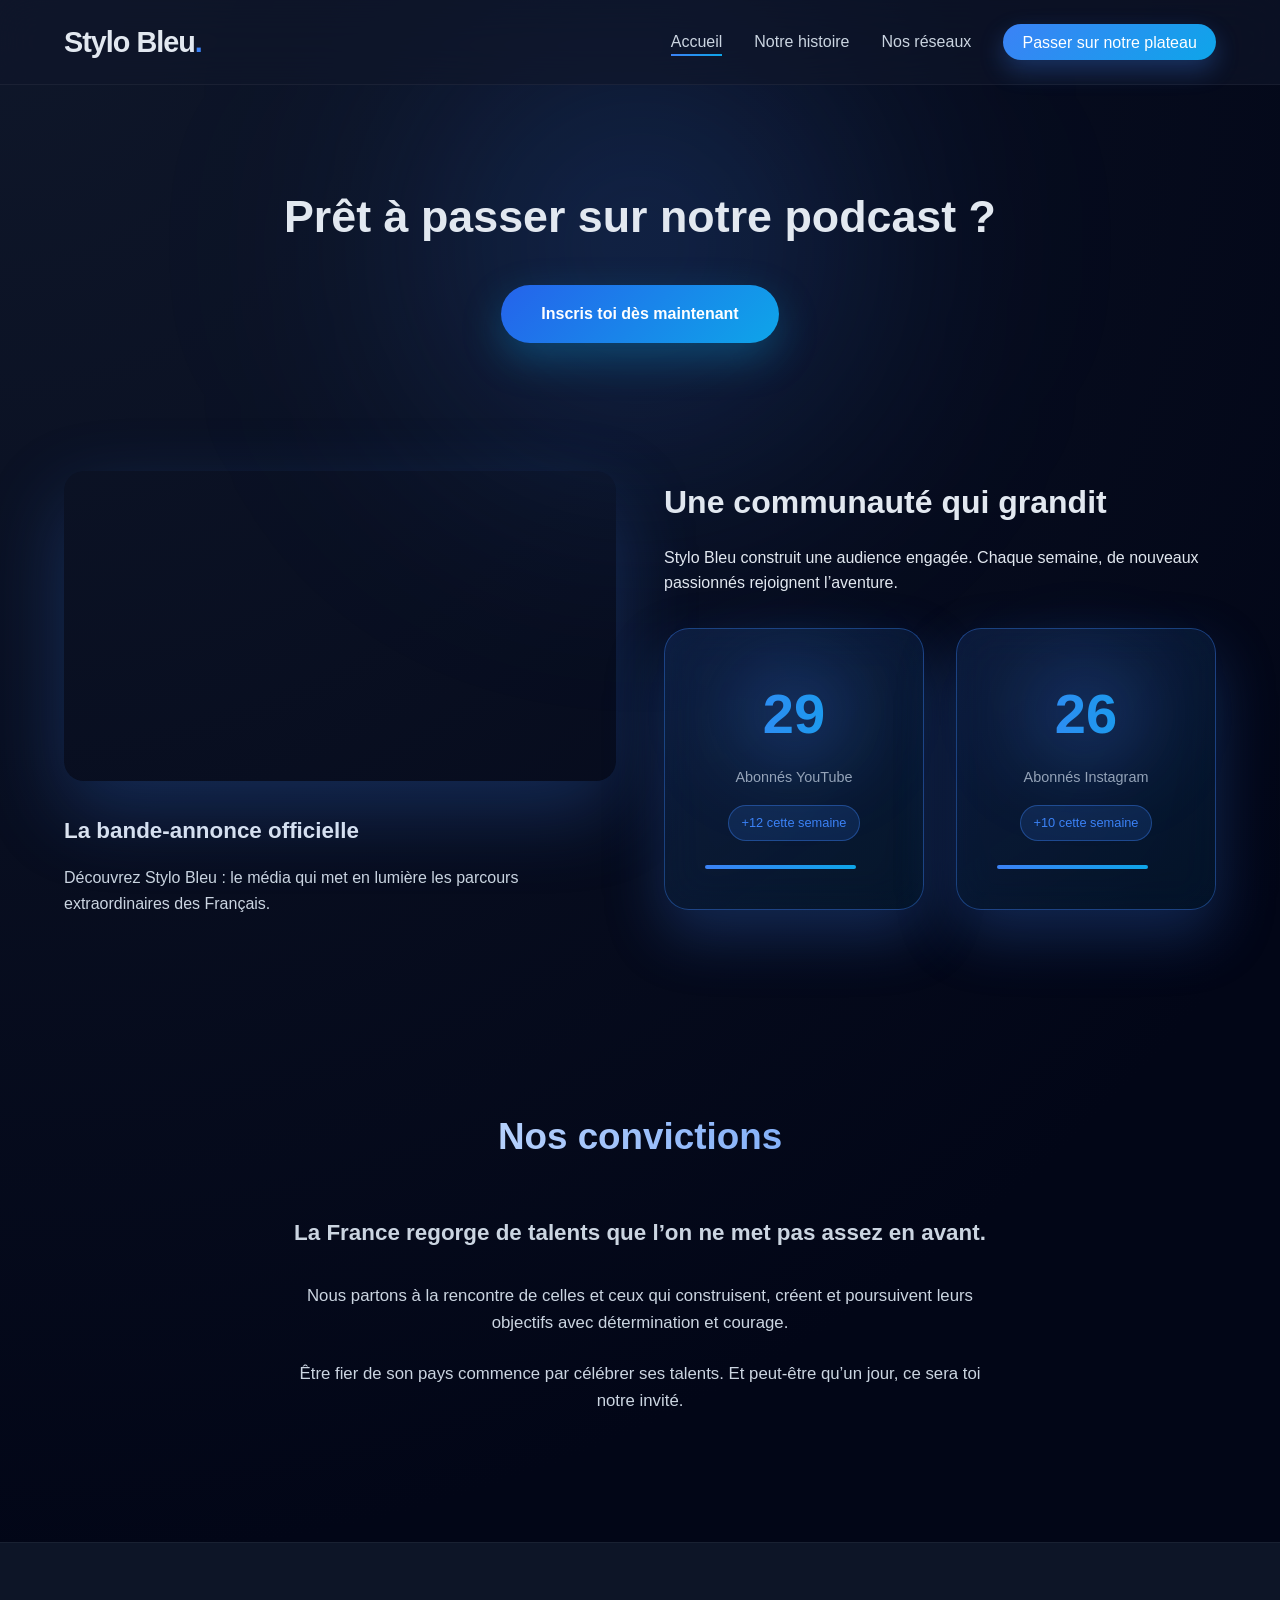
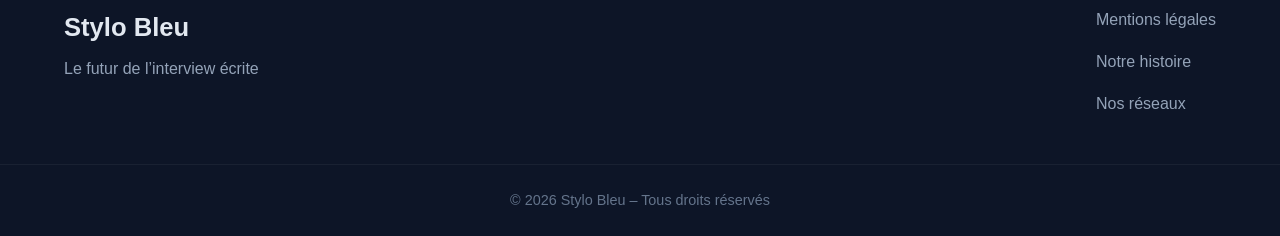
==== commit c29ccad1: "V0.5" ====
--- a/index.html
+++ b/index.html
@@ -6,6 +6,7 @@
     <title>Stylo Bleu Media</title>
 
     <link rel="stylesheet" href="style.css" />
+    <link rel="icon" type="image/png" href="Assets/Img/logo.png" />
 </head>
 
 <body>
@@ -42,8 +43,12 @@
         <!-- GAUCHE -->
         <div class="media-video-block">
             <div class="video-wrapper">
+                <!-- Lazy-load et YouTube no-cookie -->
                 <iframe 
-                    src="https://www.youtube.com/embed/wb5HxEI4R0E"
+                    loading="lazy"
+                    src="https://www.youtube-nocookie.com/embed/wb5HxEI4R0E"
+                    title="Bande-annonce Stylo Bleu"
+                    frameborder="0"
                     allowfullscreen>
                 </iframe>
             </div>
@@ -58,34 +63,32 @@
         </div>
 
         <!-- DROITE -->
-<div class="media-stats">
-    <h2>Une communauté qui grandit</h2>
-    <p>
-        Stylo Bleu construit une audience engagée.
-        Chaque semaine, de nouveaux passionnés rejoignent l’aventure.
-    </p>
-
- <div class="stats-grid">
-
-    <div class="stat-card reveal">
-        <div class="stat-number glow" data-target="71">0</div>
-        <div class="stat-label">Abonnés YouTube</div>
-        <div class="stat-badge">+12 cette semaine</div>
-        <div class="growth-line"></div>
-    </div>
-
-    <div class="stat-card reveal">
-        <div class="stat-number glow" data-target="64">0</div>
-        <div class="stat-label">Abonnés Instagram</div>
-        <div class="stat-badge">+10 cette semaine</div>
-        <div class="growth-line"></div>
-    </div>
-
-</div>
+        <div class="media-stats">
+            <h2>Une communauté qui grandit</h2>
+            <p>
+                Stylo Bleu construit une audience engagée.
+                Chaque semaine, de nouveaux passionnés rejoignent l’aventure.
+            </p>
+
+            <div class="stats-grid">
+                <div class="stat-card reveal">
+                    <div class="stat-number glow" data-target="71">0</div>
+                    <div class="stat-label">Abonnés YouTube</div>
+                    <div class="stat-badge">+12 cette semaine</div>
+                    <div class="growth-line"></div>
+                </div>
+
+                <div class="stat-card reveal">
+                    <div class="stat-number glow" data-target="64">0</div>
+                    <div class="stat-label">Abonnés Instagram</div>
+                    <div class="stat-badge">+10 cette semaine</div>
+                    <div class="growth-line"></div>
+                </div>
+            </div>
+        </div>
 
     </div>
 </section>
-
 <!-- NOS CONVICTIONS -->
 <section class="convictions">
     <div class="container">
--- a/style.css
+++ b/style.css
@@ -1500,4 +1500,706 @@
  
          o p a c i t y :   0 . 8 ;   
+ } + 
+ + 
+ + 
+ + 
+ . s o c i a l - h e r o - 2 0 3 0   { + 
+         p a d d i n g :   8 r e m   0   6 r e m ; + 
+         t e x t - a l i g n :   c e n t e r ; + 
+         b a c k g r o u n d :   r a d i a l - g r a d i e n t ( c i r c l e   a t   t o p   l e f t ,   r g b a ( 5 9 , 1 3 0 , 2 4 6 , 0 . 2 ) ,   t r a n s p a r e n t   6 0 % ) ; + 
+ } + 
+ + 
+ . s o c i a l - h e r o - 2 0 3 0   h 1   { + 
+         f o n t - s i z e :   3 r e m ; + 
+         l i n e - h e i g h t :   1 . 2 ; + 
+         f o n t - w e i g h t :   8 0 0 ; + 
+         m a r g i n - b o t t o m :   1 . 5 r e m ; + 
+ } + 
+ + 
+ . s o c i a l - h e r o - 2 0 3 0   p   { + 
+         f o n t - s i z e :   1 . 2 r e m ; + 
+         o p a c i t y :   0 . 8 ; + 
+ } + 
+ + 
+ . s o c i a l - g r i d - 2 0 3 0   { + 
+         p a d d i n g :   5 r e m   0 ; + 
+ } + 
+ + 
+ . s o c i a l - g r i d   { + 
+         d i s p l a y :   g r i d ; + 
+         g r i d - t e m p l a t e - c o l u m n s :   r e p e a t ( a u t o - f i t ,   m i n m a x ( 2 8 0 p x ,   1 f r ) ) ; + 
+         g a p :   2 . 5 r e m ; + 
+ } + 
+ + 
+ . s o c i a l - c a r d   { + 
+         p a d d i n g :   3 r e m   2 r e m ; + 
+         b o r d e r - r a d i u s :   3 0 p x ; + 
+         t e x t - d e c o r a t i o n :   n o n e ; + 
+         c o l o r :   w h i t e ; + 
+         b a c k d r o p - f i l t e r :   b l u r ( 2 0 p x ) ; + 
+         t r a n s i t i o n :   a l l   0 . 4 s   e a s e ; + 
+         b o r d e r :   1 p x   s o l i d   r g b a ( 2 5 5 , 2 5 5 , 2 5 5 , 0 . 1 ) ; + 
+ } + 
+ + 
+ . s o c i a l - c a r d   h 3   { + 
+         f o n t - s i z e :   1 . 6 r e m ; + 
+         m a r g i n :   1 r e m   0 ; + 
+ } + 
+ + 
+ . s o c i a l - c a r d   p   { + 
+         o p a c i t y :   0 . 7 5 ; + 
+         m a r g i n - b o t t o m :   1 . 5 r e m ; + 
+ } + 
+ + 
+ . s o c i a l - c a r d   s p a n   { + 
+         f o n t - w e i g h t :   6 0 0 ; + 
+         c o l o r :   # 3 b 8 2 f 6 ; + 
+ } + 
+ + 
+ . s o c i a l - c a r d : h o v e r   { + 
+         t r a n s f o r m :   t r a n s l a t e Y ( - 1 0 p x )   s c a l e ( 1 . 0 3 ) ; + 
+ } + 
+ . y o u t u b e   { + 
+         b a c k g r o u n d :   l i n e a r - g r a d i e n t ( 1 4 5 d e g ,   r g b a ( 2 5 5 , 0 , 0 , 0 . 2 ) ,   r g b a ( 2 5 5 , 0 , 0 , 0 . 0 5 ) ) ; + 
+ } + 
+ + 
+ . i n s t a g r a m   { + 
+         b a c k g r o u n d :   l i n e a r - g r a d i e n t ( 1 4 5 d e g ,   r g b a ( 2 2 5 , 4 8 , 1 0 8 , 0 . 2 ) ,   r g b a ( 1 3 1 , 5 8 , 1 8 0 , 0 . 1 5 ) ) ; + 
+ } + 
+ + 
+ . t i k t o k   { + 
+         b a c k g r o u n d :   l i n e a r - g r a d i e n t ( 1 4 5 d e g ,   r g b a ( 0 , 2 4 2 , 2 3 4 , 0 . 2 ) ,   r g b a ( 2 5 5 , 0 , 8 0 , 0 . 1 5 ) ) ; + 
+ } + 
+ . l a t e s t - p o d c a s t - 2 0 3 0   { + 
+         p a d d i n g :   6 r e m   0 ; + 
+         b a c k g r o u n d :   l i n e a r - g r a d i e n t ( 1 3 5 d e g ,   r g b a ( 5 9 , 1 3 0 , 2 4 6 , 0 . 1 ) ,   r g b a ( 1 4 , 1 6 5 , 2 3 3 , 0 . 0 5 ) ) ; + 
+ } + 
+ + 
+ . p o d c a s t - c o n t e n t   { + 
+         d i s p l a y :   g r i d ; + 
+         g r i d - t e m p l a t e - c o l u m n s :   1 f r   1 f r ; + 
+         g a p :   3 r e m ; + 
+         a l i g n - i t e m s :   c e n t e r ; + 
+ } + 
+ + 
+ . p o d c a s t - t e x t   h 2   { + 
+         f o n t - s i z e :   2 . 2 r e m ; + 
+         m a r g i n - b o t t o m :   1 r e m ; + 
+ } + 
+ + 
+ . b t n - p o d c a s t   { + 
+         d i s p l a y :   i n l i n e - b l o c k ; + 
+         m a r g i n - t o p :   1 . 5 r e m ; + 
+         p a d d i n g :   0 . 9 r e m   1 . 8 r e m ; + 
+         b o r d e r - r a d i u s :   5 0 p x ; + 
+         b a c k g r o u n d :   # 3 b 8 2 f 6 ; + 
+         c o l o r :   w h i t e ; + 
+         t e x t - d e c o r a t i o n :   n o n e ; + 
+         f o n t - w e i g h t :   6 0 0 ; + 
+         t r a n s i t i o n :   0 . 3 s ; + 
+ } + 
+ + 
+ . b t n - p o d c a s t : h o v e r   { + 
+         t r a n s f o r m :   t r a n s l a t e Y ( - 3 p x ) ; + 
+ } + 
+ + 
+ . p o d c a s t - v i s u a l   i f r a m e   { + 
+         w i d t h :   1 0 0 % ; + 
+         h e i g h t :   3 5 0 p x ; + 
+         b o r d e r - r a d i u s :   2 5 p x ; + 
+ } + 
+ . c o m m u n i t y - c t a - 2 0 3 0   { + 
+         p a d d i n g :   6 r e m   0 ; + 
+         t e x t - a l i g n :   c e n t e r ; + 
+ } + 
+ + 
+ . b t n - c o m m u n i t y   { + 
+         d i s p l a y :   i n l i n e - b l o c k ; + 
+         m a r g i n - t o p :   2 r e m ; + 
+         p a d d i n g :   1 r e m   2 r e m ; + 
+         b o r d e r - r a d i u s :   5 0 p x ; + 
+         b o r d e r :   1 p x   s o l i d   # 3 b 8 2 f 6 ; + 
+         c o l o r :   # 3 b 8 2 f 6 ; + 
+         t e x t - d e c o r a t i o n :   n o n e ; + 
+         t r a n s i t i o n :   0 . 3 s ; + 
+ } + 
+ + 
+ . b t n - c o m m u n i t y : h o v e r   { + 
+         b a c k g r o u n d :   # 3 b 8 2 f 6 ; + 
+         c o l o r :   w h i t e ; + 
+ } + 
+ . p l a t e a u - h e r o - 2 0 3 0   { + 
+         p a d d i n g :   1 0 r e m   0   8 r e m ; + 
+         t e x t - a l i g n :   c e n t e r ; + 
+         b a c k g r o u n d :   r a d i a l - g r a d i e n t ( c i r c l e   a t   t o p   l e f t ,   r g b a ( 5 9 , 1 3 0 , 2 4 6 , 0 . 2 5 ) ,   t r a n s p a r e n t   6 0 % ) ; + 
+ } + 
+ + 
+ . p l a t e a u - h e r o - 2 0 3 0   h 1   { + 
+         f o n t - s i z e :   3 . 5 r e m ; + 
+         l i n e - h e i g h t :   1 . 2 ; + 
+         f o n t - w e i g h t :   8 0 0 ; + 
+         m a r g i n - b o t t o m :   2 r e m ; + 
+ } + 
+ + 
+ . p l a t e a u - h e r o - 2 0 3 0   p   { + 
+         f o n t - s i z e :   1 . 2 r e m ; + 
+         o p a c i t y :   0 . 8 5 ; + 
+         m a r g i n - b o t t o m :   2 r e m ; + 
+ } + 
+ + 
+ . b t n - p r i m a r y - 2 0 3 0   { + 
+         d i s p l a y :   i n l i n e - b l o c k ; + 
+         p a d d i n g :   1 r e m   2 . 2 r e m ; + 
+         b o r d e r - r a d i u s :   6 0 p x ; + 
+         b a c k g r o u n d :   # 3 b 8 2 f 6 ; + 
+         c o l o r :   w h i t e ; + 
+         t e x t - d e c o r a t i o n :   n o n e ; + 
+         f o n t - w e i g h t :   6 0 0 ; + 
+         t r a n s i t i o n :   0 . 3 s   e a s e ; + 
+ } + 
+ + 
+ . b t n - p r i m a r y - 2 0 3 0 : h o v e r   { + 
+         t r a n s f o r m :   t r a n s l a t e Y ( - 4 p x )   s c a l e ( 1 . 0 5 ) ; + 
+ } + 
+ . w h y - p l a t e a u - 2 0 3 0   { + 
+         p a d d i n g :   6 r e m   0 ; + 
+ } + 
+ + 
+ . w h y - g r i d   { + 
+         d i s p l a y :   g r i d ; + 
+         g r i d - t e m p l a t e - c o l u m n s :   r e p e a t ( a u t o - f i t ,   m i n m a x ( 2 8 0 p x ,   1 f r ) ) ; + 
+         g a p :   2 r e m ; + 
+ } + 
+ + 
+ . w h y - c a r d   { + 
+         p a d d i n g :   3 r e m ; + 
+         b o r d e r - r a d i u s :   3 0 p x ; + 
+         b a c k d r o p - f i l t e r :   b l u r ( 2 0 p x ) ; + 
+         b a c k g r o u n d :   l i n e a r - g r a d i e n t ( 1 4 5 d e g ,   r g b a ( 5 9 , 1 3 0 , 2 4 6 , 0 . 1 2 ) ,   r g b a ( 1 4 , 1 6 5 , 2 3 3 , 0 . 0 5 ) ) ; + 
+         b o r d e r :   1 p x   s o l i d   r g b a ( 2 5 5 , 2 5 5 , 2 5 5 , 0 . 1 ) ; + 
+         t r a n s i t i o n :   0 . 4 s ; + 
+ } + 
+ + 
+ . w h y - c a r d : h o v e r   { + 
+         t r a n s f o r m :   t r a n s l a t e Y ( - 1 0 p x ) ; + 
+ } + 
+ . p r o c e s s - 2 0 3 0   { + 
+         p a d d i n g :   6 r e m   0 ; + 
+         t e x t - a l i g n :   c e n t e r ; + 
+ } + 
+ + 
+ . p r o c e s s - s t e p s   { + 
+         d i s p l a y :   g r i d ; + 
+         g r i d - t e m p l a t e - c o l u m n s :   r e p e a t ( a u t o - f i t ,   m i n m a x ( 2 0 0 p x ,   1 f r ) ) ; + 
+         g a p :   2 r e m ; + 
+         m a r g i n - t o p :   3 r e m ; + 
+ } + 
+ + 
+ . s t e p   s p a n   { + 
+         f o n t - s i z e :   2 r e m ; + 
+         f o n t - w e i g h t :   8 0 0 ; + 
+         c o l o r :   # 3 b 8 2 f 6 ; + 
+ } + 
+ + 
+ . s t e p   h 4   { + 
+         m a r g i n :   1 r e m   0 ; + 
+ } + 
+ . a p p l y - 2 0 3 0   { + 
+         p a d d i n g :   7 r e m   0 ; + 
+         t e x t - a l i g n :   c e n t e r ; + 
+ } + 
+ + 
+ . a p p l y - b o x   { + 
+         p a d d i n g :   4 r e m ; + 
+         b o r d e r - r a d i u s :   4 0 p x ; + 
+         b a c k g r o u n d :   l i n e a r - g r a d i e n t ( 1 4 5 d e g ,   r g b a ( 5 9 , 1 3 0 , 2 4 6 , 0 . 2 ) ,   r g b a ( 1 4 , 1 6 5 , 2 3 3 , 0 . 1 ) ) ; + 
+         b o r d e r :   1 p x   s o l i d   r g b a ( 5 9 , 1 3 0 , 2 4 6 , 0 . 3 ) ; + 
+         b a c k d r o p - f i l t e r :   b l u r ( 3 0 p x ) ; + 
+ } + 
+ + 
+ . b t n - a p p l y - 2 0 3 0   { + 
+         d i s p l a y :   i n l i n e - b l o c k ; + 
+         m a r g i n - t o p :   2 r e m ; + 
+         p a d d i n g :   1 . 2 r e m   2 . 5 r e m ; + 
+         b o r d e r - r a d i u s :   6 0 p x ; + 
+         b a c k g r o u n d :   w h i t e ; + 
+         c o l o r :   # 3 b 8 2 f 6 ; + 
+         t e x t - d e c o r a t i o n :   n o n e ; + 
+         f o n t - w e i g h t :   7 0 0 ; + 
+         t r a n s i t i o n :   0 . 3 s ; + 
+ } + 
+ + 
+ . b t n - a p p l y - 2 0 3 0 : h o v e r   { + 
+         t r a n s f o r m :   t r a n s l a t e Y ( - 5 p x )   s c a l e ( 1 . 0 5 ) ; + 
+ } + 
+ . f i n a l - c t a - 2 0 3 0   { + 
+         p a d d i n g :   8 r e m   0 ; + 
+         t e x t - a l i g n :   c e n t e r ; + 
+         b a c k g r o u n d :   r a d i a l - g r a d i e n t ( c i r c l e   a t   b o t t o m   r i g h t ,   r g b a ( 5 9 , 1 3 0 , 2 4 6 , 0 . 2 ) ,   t r a n s p a r e n t   6 0 % ) ; + 
+ } + 
+ + 
+ . f i n a l - c t a - 2 0 3 0   h 2   { + 
+         f o n t - s i z e :   2 . 5 r e m ; + 
+         f o n t - w e i g h t :   8 0 0 ; + 
+         m a r g i n - b o t t o m :   1 r e m ; + 
+ } + 
+ . l e g a l - h e r o - 2 0 3 0   { + 
+         p a d d i n g :   8 r e m   0   5 r e m ; + 
+         t e x t - a l i g n :   c e n t e r ; + 
+         b a c k g r o u n d :   r a d i a l - g r a d i e n t ( c i r c l e   a t   t o p   l e f t ,   r g b a ( 5 9 , 1 3 0 , 2 4 6 , 0 . 1 5 ) ,   t r a n s p a r e n t   6 0 % ) ; + 
+ } + 
+ + 
+ . l e g a l - h e r o - 2 0 3 0   h 1   { + 
+         f o n t - s i z e :   3 r e m ; + 
+         f o n t - w e i g h t :   8 0 0 ; + 
+         m a r g i n - b o t t o m :   1 r e m ; + 
+ } + 
+ + 
+ . l e g a l - h e r o - 2 0 3 0   p   { + 
+         o p a c i t y :   0 . 7 ; + 
+ } + 
+ . l e g a l - c o n t e n t - 2 0 3 0   { + 
+         p a d d i n g :   4 r e m   0   8 r e m ; + 
+ } + 
+ + 
+ . l e g a l - w r a p p e r   { + 
+         m a x - w i d t h :   9 0 0 p x ; + 
+         m a r g i n :   a u t o ; + 
+ } + 
+ + 
+ . l e g a l - b l o c k   { + 
+         m a r g i n - b o t t o m :   4 r e m ; + 
+         p a d d i n g :   3 r e m ; + 
+         b o r d e r - r a d i u s :   3 0 p x ; + 
+         b a c k g r o u n d :   l i n e a r - g r a d i e n t ( 1 4 5 d e g ,   r g b a ( 5 9 , 1 3 0 , 2 4 6 , 0 . 0 8 ) ,   r g b a ( 1 4 , 1 6 5 , 2 3 3 , 0 . 0 3 ) ) ; + 
+         b o r d e r :   1 p x   s o l i d   r g b a ( 2 5 5 , 2 5 5 , 2 5 5 , 0 . 0 8 ) ; + 
+         b a c k d r o p - f i l t e r :   b l u r ( 2 0 p x ) ; + 
+ } + 
+ + 
+ . l e g a l - b l o c k   h 2   { + 
+         m a r g i n - b o t t o m :   1 . 5 r e m ; + 
+         f o n t - s i z e :   1 . 6 r e m ; + 
+ } + 
+ + 
+ . l e g a l - b l o c k   p   { + 
+         m a r g i n - b o t t o m :   1 r e m ; + 
+         l i n e - h e i g h t :   1 . 7 ; + 
+         o p a c i t y :   0 . 9 ; + 
+ } + 
+ + 
+ . l e g a l - b l o c k   u l   { + 
+         m a r g i n :   1 r e m   0   1 r e m   1 . 5 r e m ; + 
+ } + 
+ + 
+ . l e g a l - b l o c k   l i   { + 
+         m a r g i n - b o t t o m :   0 . 5 r e m ; + 
+ } + 
+ + 
+ / *   = = = = = = = = = = = = = = = = = = = = = = = = = = = = =   * / + 
+ / *   R E S P O N S I V E   M O B I L E   O P T I M I S A T I O N   * / + 
+ / *   = = = = = = = = = = = = = = = = = = = = = = = = = = = = =   * / + 
+ + 
+ @ m e d i a   ( m a x - w i d t h :   9 0 0 p x )   { + 
+ + 
+         . p o d c a s t - c o n t e n t   { + 
+                 g r i d - t e m p l a t e - c o l u m n s :   1 f r ; + 
+                 g a p :   2 r e m ; + 
+         } + 
+ + 
+         . p o d c a s t - t e x t   { + 
+                 t e x t - a l i g n :   c e n t e r ; + 
+         } + 
+ + 
+         . p o d c a s t - v i s u a l   i f r a m e   { + 
+                 h e i g h t :   2 5 0 p x ; + 
+         } + 
+ } + 
+ @ m e d i a   ( m a x - w i d t h :   9 0 0 p x )   { + 
+ + 
+         . n a v - l i n k s   { + 
+                 p o s i t i o n :   a b s o l u t e ; + 
+                 t o p :   7 0 p x ; + 
+                 r i g h t :   2 0 p x ; + 
+                 b a c k g r o u n d :   r g b a ( 1 0 ,   1 5 ,   3 0 ,   0 . 9 5 ) ; + 
+                 b a c k d r o p - f i l t e r :   b l u r ( 2 0 p x ) ; + 
+                 f l e x - d i r e c t i o n :   c o l u m n ; + 
+                 a l i g n - i t e m s :   c e n t e r ; + 
+                 p a d d i n g :   2 r e m ; + 
+                 b o r d e r - r a d i u s :   2 0 p x ; + 
+                 d i s p l a y :   n o n e ; + 
+                 w i d t h :   2 2 0 p x ; + 
+                 t e x t - a l i g n :   c e n t e r ; + 
+                 g a p :   1 . 5 r e m ; + 
+         } + 
+ + 
+         . n a v - l i n k s . a c t i v e   { + 
+                 d i s p l a y :   f l e x ; + 
+         } + 
+ + 
+         . n a v - l i n k s   l i   { + 
+                 w i d t h :   1 0 0 % ; + 
+         } + 
+ + 
+         . n a v - l i n k s   a   { + 
+                 d i s p l a y :   b l o c k ; + 
+                 w i d t h :   1 0 0 % ; + 
+         } + 
+ + 
+         . b t n - n a v   { + 
+                 w h i t e - s p a c e :   n o r m a l ; + 
+                 p a d d i n g :   0 . 8 r e m   1 r e m ; + 
+                 f o n t - s i z e :   0 . 9 r e m ; + 
+         } + 
  } 
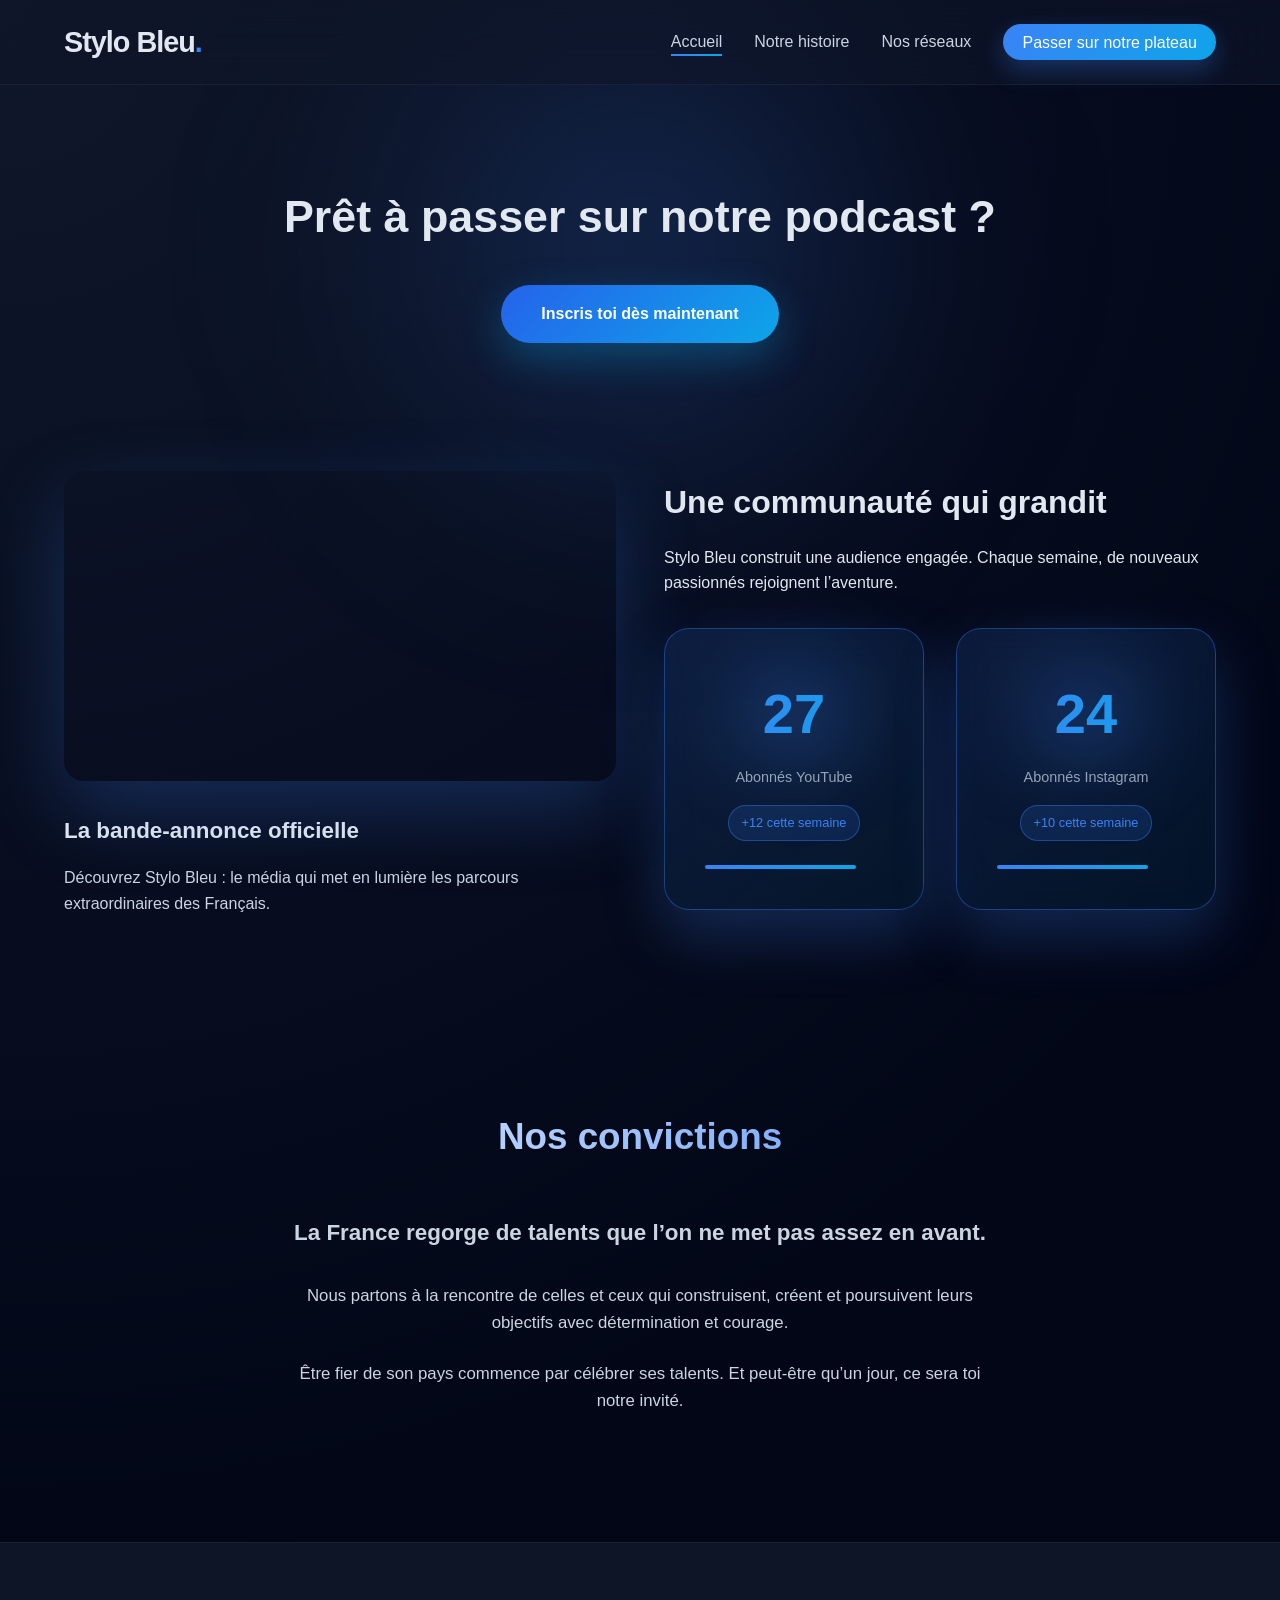
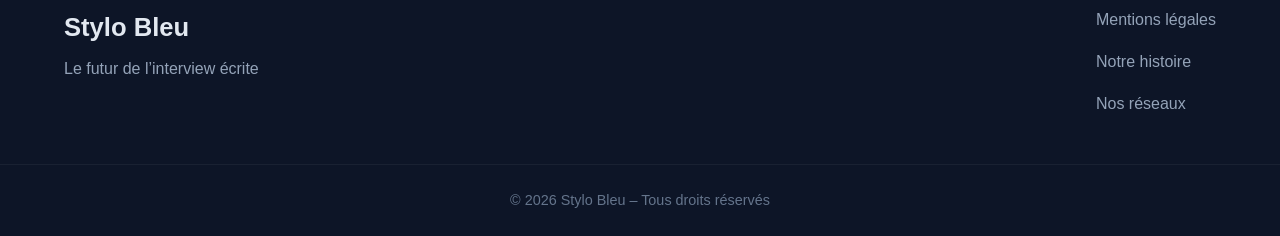
==== commit 3771f193: "V0.6" ====
--- a/index.html
+++ b/index.html
@@ -3,10 +3,14 @@
 <head>
     <meta charset="UTF-8" />
     <meta name="viewport" content="width=device-width, initial-scale=1.0" />
+    <meta name="description" content="Stylo Bleu Media : podcast et interviews qui mettent en lumière les parcours inspirants des Français. Rejoins notre communauté et découvre nos épisodes.">
     <title>Stylo Bleu Media</title>
 
     <link rel="stylesheet" href="style.css" />
     <link rel="icon" type="image/png" href="Assets/Img/logo.png" />
+    <!-- Dans le <head> -->
+    <link rel="preconnect" href="https://www.youtube-nocookie.com" crossorigin>
+    <link rel="preconnect" href="https://i.ytimg.com" crossorigin>
 </head>
 
 <body>
@@ -72,7 +76,7 @@
 
             <div class="stats-grid">
                 <div class="stat-card reveal">
-                    <div class="stat-number glow" data-target="71">0</div>
+                    <div class="stat-number glow" data-target="73">0</div>
                     <div class="stat-label">Abonnés YouTube</div>
                     <div class="stat-badge">+12 cette semaine</div>
                     <div class="growth-line"></div>
--- a/style.css
+++ b/style.css
@@ -1,2205 +1,11 @@
-��/ *   = = = = = = = = = = = = = = = = = = = = = = = = = +��. b t n - n a v , . b t n - p r i m a r y { b o r d e r - r a d i u s : 5 0 p x ; t r a n s i t i o n : . 3 s } . b t n - p r i m a r y , . f o o t e r - l i n k s   a , . n a v - l i n k s   a , . s o c i a l - c a r d { t e x t - d e c o r a t i o n : n o n e } . f o o t e r , . f o o t e r - b o t t o m { b o r d e r - t o p : 1 p x   s o l i d   r g b a ( 2 5 5 , 2 5 5 , 2 5 5 , . 0 5 ) } . c t a : : b e f o r e , . g l o w : : a f t e r , . t r a i l e r : : b e f o r e { c o n t e n t : " " ; z - i n d e x : - 1 } . a p p l y - 2 0 3 0 , . c o n v i c t i o n s , . c t a , . f i n a l - c t a - 2 0 3 0 , . f o o t e r - b o t t o m , . f u n f a c t - 2 0 3 0 , . h e r o - c t a , . l e g a l - h e r o - 2 0 3 0 , . p l a t e a u - h e r o - 2 0 3 0 , . s e c t i o n - h e a d e r , . s o c i a l - h e r o - 2 0 3 0 , . s t a t - c a r d , . s t o r y - h e r o - 2 0 3 0 { t e x t - a l i g n : c e n t e r } * { m a r g i n : 0 ; p a d d i n g : 0 ; b o x - s i z i n g : b o r d e r - b o x } b o d y { f o n t - f a m i l y : I n t e r , s a n s - s e r i f ; b a c k g r o u n d : r a d i a l - g r a d i e n t ( c i r c l e   a t   t o p   l e f t , # 0 f 1 7 2 a , # 0 2 0 6 1 7   7 0 % ) ; c o l o r : # e 2 e 8 f 0 ; l i n e - h e i g h t : 1 . 6 ; o v e r f l o w - x : h i d d e n } . c o n t a i n e r { w i d t h : 9 0 % ; m a x - w i d t h : 1 2 0 0 p x ; m a r g i n : a u t o } . n a v b a r { p o s i t i o n : s t i c k y ; t o p : 0 ; b a c k d r o p - f i l t e r : b l u r ( 2 0 p x ) ; b a c k g r o u n d : r g b a ( 1 5 , 2 3 , 4 2 , . 6 ) ; b o r d e r - b o t t o m : 1 p x   s o l i d   r g b a ( 2 5 5 , 2 5 5 , 2 5 5 , . 0 5 ) ; z - i n d e x : 1 0 0 0 } . c t a , . n a v - l i n k s   a { p o s i t i o n : r e l a t i v e } . n a v - c o n t e n t { d i s p l a y : f l e x ; j u s t i f y - c o n t e n t : s p a c e - b e t w e e n ; a l i g n - i t e m s : c e n t e r ; p a d d i n g : 1 . 2 r e m   0 } . l o g o { f o n t - s i z e : 1 . 8 r e m ; f o n t - w e i g h t : 7 0 0 ; l e t t e r - s p a c i n g : - 1 p x } . f o o t e r - l i n k s   a : h o v e r , . l o g o   s p a n { c o l o r : # 3 b 8 2 f 6 } . n a v - l i n k s { d i s p l a y : f l e x ; l i s t - s t y l e : n o n e ; g a p : 2 r e m } . n a v - l i n k s   a { c o l o r : # c b d 5 e 1 ; f o n t - w e i g h t : 5 0 0 ; t r a n s i t i o n : . 3 s } . n a v - l i n k s   a : : a f t e r { c o n t e n t : " " ; p o s i t i o n : a b s o l u t e ; l e f t : 0 ; b o t t o m : - 6 p x ; w i d t h : 0 % ; h e i g h t : 2 p x ; b a c k g r o u n d : l i n e a r - g r a d i e n t ( 9 0 d e g , # 3 b 8 2 f 6 , # 0 e a 5 e 9 ) ; t r a n s i t i o n : . 3 s } . n a v - l i n k s   a . a c t i v e : : a f t e r , . n a v - l i n k s   a : h o v e r : : a f t e r { w i d t h : 1 0 0 % } . n a v - l i n k s   a : h o v e r { c o l o r : # f f f } . b t n - n a v { p a d d i n g : . 6 r e m   1 . 2 r e m ; b a c k g r o u n d : l i n e a r - g r a d i e n t ( 1 3 5 d e g , # 3 b 8 2 f 6 , # 0 e a 5 e 9 ) ; c o l o r : # f f f ! i m p o r t a n t ; f o n t - w e i g h t : 6 0 0 ; b o x - s h a d o w : 0   1 0 p x   2 5 p x   r g b a ( 5 9 , 1 3 0 , 2 4 6 , . 3 ) } . b t n - n a v : h o v e r { t r a n s f o r m : t r a n s l a t e Y ( - 3 p x ) ; b o x - s h a d o w : 0   1 5 p x   3 5 p x   r g b a ( 5 9 , 1 3 0 , 2 4 6 , . 5 ) } . m e n u - t o g g l e { d i s p l a y : n o n e ; f o n t - s i z e : 1 . 8 r e m ; c u r s o r : p o i n t e r } . c t a : : b e f o r e { p o s i t i o n : a b s o l u t e ; w i d t h : 6 0 0 p x ; h e i g h t : 6 0 0 p x ; b a c k g r o u n d : r a d i a l - g r a d i e n t ( c i r c l e , r g b a ( 5 9 , 1 3 0 , 2 4 6 , . 3 ) , t r a n s p a r e n t   7 0 % ) ; t o p : 5 0 % ; l e f t : 5 0 % ; t r a n s f o r m : t r a n s l a t e ( - 5 0 % , - 5 0 % ) ; f i l t e r : b l u r ( 1 2 0 p x ) } . c t a   h 2 { f o n t - s i z e : 2 . 5 r e m ; m a r g i n - b o t t o m : 2 r e m ; f o n t - w e i g h t : 7 0 0 ; b a c k g r o u n d : l i n e a r - g r a d i e n t ( 9 0 d e g , # f f f , # 3 b 8 2 f 6 ) ; - w e b k i t - b a c k g r o u n d - c l i p : t e x t ; - w e b k i t - t e x t - f i l l - c o l o r : t r a n s p a r e n t } . b t n - p r i m a r y { p a d d i n g : 1 r e m   2 . 5 r e m ; b a c k g r o u n d : l i n e a r - g r a d i e n t ( 1 3 5 d e g , # 2 5 6 3 e b , # 0 e a 5 e 9 ) ; c o l o r : # f f f ; f o n t - w e i g h t : 6 0 0 ; f o n t - s i z e : 1 r e m ; d i s p l a y : i n l i n e - b l o c k ; b o x - s h a d o w : 0   1 5 p x   4 0 p x   r g b a ( 1 4 , 1 6 5 , 2 3 3 , . 3 ) } . b t n - p r i m a r y : h o v e r { t r a n s f o r m : t r a n s l a t e Y ( - 5 p x )   s c a l e ( 1 . 0 5 ) ; b o x - s h a d o w : 0   2 0 p x   5 0 p x   r g b a ( 1 4 , 1 6 5 , 2 3 3 , . 5 ) } . f o o t e r { b a c k g r o u n d : r g b a ( 1 5 , 2 3 , 4 2 , . 9 ) ; p a d d i n g - t o p : 4 r e m } . f o o t e r - c o n t e n t { d i s p l a y : f l e x ; j u s t i f y - c o n t e n t : s p a c e - b e t w e e n ; f l e x - w r a p : w r a p ; g a p : 2 r e m ; p a d d i n g - b o t t o m : 3 r e m } . f o o t e r - b r a n d   h 3 { f o n t - s i z e : 1 . 6 r e m ; m a r g i n - b o t t o m : . 5 r e m } . f o o t e r - b r a n d   p , . s t a t - m a i n   s m a l l , . s t a t s - b o x   s m a l l { c o l o r : # 9 4 a 3 b 8 } . f o o t e r - l i n k s { d i s p l a y : f l e x ; f l e x - d i r e c t i o n : c o l u m n ; g a p : 1 r e m } . f o o t e r - l i n k s   a { c o l o r : # 9 4 a 3 b 8 ; t r a n s i t i o n : . 3 s } . f o o t e r - b o t t o m { p a d d i n g : 1 . 5 r e m   0 ; f o n t - s i z e : . 9 r e m ; c o l o r : # 6 4 7 4 8 b } . c o n v i c t i o n s , . t r a i l e r { p a d d i n g : 8 r e m   0 ; p o s i t i o n : r e l a t i v e } . s e c t i o n - h e a d e r { m a r g i n - b o t t o m : 3 r e m } . s e c t i o n - h e a d e r   h 2 { f o n t - s i z e : 2 . 3 r e m ; f o n t - w e i g h t : 7 0 0 ; b a c k g r o u n d : l i n e a r - g r a d i e n t ( 9 0 d e g , # f f f , # 3 b 8 2 f 6 ) ; - w e b k i t - b a c k g r o u n d - c l i p : t e x t ; - w e b k i t - t e x t - f i l l - c o l o r : t r a n s p a r e n t } . c o n v i c t i o n s   . l e a d   s p a n , . s t a t - m a i n   s p a n { b a c k g r o u n d : l i n e a r - g r a d i e n t ( 9 0 d e g , # 3 b 8 2 f 6 , # 0 e a 5 e 9 ) ; - w e b k i t - t e x t - f i l l - c o l o r : t r a n s p a r e n t } . s e c t i o n - h e a d e r   p { c o l o r : # 9 4 a 3 b 8 ; m a r g i n - t o p : . 8 r e m } . v i d e o - w r a p p e r { o v e r f l o w : h i d d e n ; b o r d e r - r a d i u s : 2 0 p x ; b o x - s h a d o w : 0   3 0 p x   8 0 p x   r g b a ( 5 9 , 1 3 0 , 2 4 6 , . 2 5 ) ; t r a n s i t i o n : . 4 s } . v i d e o - w r a p p e r   i f r a m e { t o p : 0 ; l e f t : 0 ; b o r d e r - r a d i u s : 2 0 p x ; p o s i t i o n : a b s o l u t e ; w i d t h : 1 0 0 % ; h e i g h t : 1 0 0 % } . v i d e o - w r a p p e r : h o v e r { t r a n s f o r m : s c a l e ( 1 . 0 2 ) ; b o x - s h a d o w : 0   4 0 p x   1 0 0 p x   r g b a ( 5 9 , 1 3 0 , 2 4 6 , . 4 ) } . t r a i l e r : : b e f o r e { p o s i t i o n : a b s o l u t e ; w i d t h : 5 0 0 p x ; h e i g h t : 5 0 0 p x ; b a c k g r o u n d : r a d i a l - g r a d i e n t ( c i r c l e , r g b a ( 1 4 , 1 6 5 , 2 3 3 , . 3 ) , t r a n s p a r e n t   7 0 % ) ; t o p : 3 0 % ; l e f t : 5 0 % ; t r a n s f o r m : t r a n s l a t e X ( - 5 0 % ) ; f i l t e r : b l u r ( 1 2 0 p x ) } . c o n v i c t i o n s - c o n t e n t { m a x - w i d t h : 8 0 0 p x ; m a r g i n : a u t o } . c o n v i c t i o n s   . l e a d { f o n t - s i z e : 1 . 4 r e m ; f o n t - w e i g h t : 6 0 0 ; m a r g i n - b o t t o m : 2 r e m } . c o n v i c t i o n s   . l e a d   s p a n { - w e b k i t - b a c k g r o u n d - c l i p : t e x t } . c o n v i c t i o n s   p { c o l o r : # c b d 5 e 1 ; f o n t - s i z e : 1 . 0 5 r e m } . e p i s o d e - i n f o { m a r g i n - t o p : 2 . 5 r e m ; f o n t - w e i g h t : 6 0 0 ; p a d d i n g : 1 r e m   2 r e m ; d i s p l a y : i n l i n e - b l o c k ; b o r d e r - r a d i u s : 5 0 p x ; b a c k g r o u n d : r g b a ( 5 9 , 1 3 0 , 2 4 6 , . 1 ) ; b o r d e r : 1 p x   s o l i d   r g b a ( 5 9 , 1 3 0 , 2 4 6 , . 3 ) ; b a c k d r o p - f i l t e r : b l u r ( 1 0 p x ) ; b o x - s h a d o w : 0   1 0 p x   4 0 p x   r g b a ( 5 9 , 1 3 0 , 2 4 6 , . 2 ) } @ m e d i a   ( m a x - w i d t h : 7 6 8 p x ) { . s e c t i o n - h e a d e r   h 2 { f o n t - s i z e : 1 . 8 r e m } . c o n v i c t i o n s   . l e a d { f o n t - s i z e : 1 . 2 r e m } . c o n v i c t i o n s   p { f o n t - s i z e : . 9 5 r e m } } . m e d i a - v i d e o - b l o c k { d i s p l a y : f l e x ; f l e x - d i r e c t i o n : c o l u m n ; g a p : 2 r e m } . v i d e o - d e s c r i p t i o n   h 3 { f o n t - s i z e : 1 . 4 r e m ; m a r g i n - b o t t o m : 1 r e m } . v i d e o - d e s c r i p t i o n   p { c o l o r : # c b d 5 e 1 ; l i n e - h e i g h t : 1 . 6 } . s t a t - m a i n   s p a n { f o n t - s i z e : 3 . 5 r e m ; f o n t - w e i g h t : 7 0 0 ; d i s p l a y : b l o c k ; - w e b k i t - b a c k g r o u n d - c l i p : t e x t } . s t a t - e x t r a { d i s p l a y : f l e x ; j u s t i f y - c o n t e n t : s p a c e - b e t w e e n ; m a r g i n - t o p : 2 r e m ; f o n t - s i z e : . 9 r e m ; c o l o r : # 9 4 a 3 b 8 } . m e d i a - g r i d , . p o d c a s t - c o n t e n t , . s t a t s - g r i d { d i s p l a y : g r i d ; g r i d - t e m p l a t e - c o l u m n s : 1 f r   1 f r } . s t a t - e x t r a   s t r o n g { d i s p l a y : b l o c k ; c o l o r : # f f f } s e c t i o n { p a d d i n g : 4 r e m   0 } . h e r o - c t a { p a d d i n g : 6 r e m   0   4 r e m } . h e r o - c t a   h 1 { f o n t - s i z e : 2 . 8 r e m ; m a r g i n - b o t t o m : 2 r e m } . m e d i a - g r i d , . p o d c a s t - c o n t e n t { g a p : 3 r e m ; a l i g n - i t e m s : c e n t e r } . v i d e o - w r a p p e r { p o s i t i o n : r e l a t i v e ; p a d d i n g - b o t t o m : 5 6 . 2 5 % ; h e i g h t : 0 } . m e d i a - s t a t s   h 2 { m a r g i n - b o t t o m : 1 r e m ; f o n t - s i z e : 2 r e m } . s t a t s - g r i d { g a p : 2 r e m ; m a r g i n - t o p : 2 r e m } . s t a t - c a r d { p a d d i n g : 2 . 5 r e m ; b o r d e r - r a d i u s : 2 5 p x ; b a c k g r o u n d : l i n e a r - g r a d i e n t ( 1 4 5 d e g , r g b a ( 5 9 , 1 3 0 , 2 4 6 , . 1 5 ) , r g b a ( 1 4 , 1 6 5 , 2 3 3 , . 0 8 ) ) ; b o r d e r : 1 p x   s o l i d   r g b a ( 5 9 , 1 3 0 , 2 4 6 , . 4 ) ; b a c k d r o p - f i l t e r : b l u r ( 2 0 p x ) ; b o x - s h a d o w : 0   2 5 p x   6 0 p x   r g b a ( 5 9 , 1 3 0 , 2 4 6 , . 2 5 ) ; t r a n s i t i o n : . 4 s } . s t a t - c a r d : h o v e r { t r a n s f o r m : t r a n s l a t e Y ( - 8 p x ) ; b o x - s h a d o w : 0   3 5 p x   8 0 p x   r g b a ( 5 9 , 1 3 0 , 2 4 6 , . 4 ) } . s t a t - n u m b e r { f o n t - s i z e : 3 . 5 r e m ; f o n t - w e i g h t : 7 0 0 ; b a c k g r o u n d : l i n e a r - g r a d i e n t ( 9 0 d e g , # 3 b 8 2 f 6 , # 0 e a 5 e 9 ) ; - w e b k i t - b a c k g r o u n d - c l i p : t e x t ; - w e b k i t - t e x t - f i l l - c o l o r : t r a n s p a r e n t } . s t a t - l a b e l { m a r g i n - t o p : . 5 r e m ; c o l o r : # 9 4 a 3 b 8 ; f o n t - s i z e : . 9 r e m } . s t a t s - b o x   s p a n { f o n t - s i z e : 3 r e m ; f o n t - w e i g h t : 7 0 0 ; d i s p l a y : b l o c k ; c o l o r : # 3 b 8 2 f 6 } . c o n v i c t i o n s   p { m a x - w i d t h : 7 0 0 p x ; m a r g i n : 1 . 5 r e m   a u t o   0 } . r e v e a l { o p a c i t y : 0 ; t r a n s f o r m : t r a n s l a t e Y ( 4 0 p x ) ; t r a n s i t i o n : 1 s } . f o u n d e r - c a r d - 2 0 3 0 , . s o c i a l - c a r d { t r a n s i t i o n : . 4 s ; b a c k d r o p - f i l t e r : b l u r ( 2 0 p x ) } . r e v e a l . s h o w { o p a c i t y : 1 ; t r a n s f o r m : t r a n s l a t e Y ( 0 ) } . g l o w { p o s i t i o n : r e l a t i v e } . g l o w : : a f t e r { p o s i t i o n : a b s o l u t e ; w i d t h : 1 2 0 % ; h e i g h t : 1 2 0 % ; t o p : - 1 0 % ; l e f t : - 1 0 % ; b a c k g r o u n d : r a d i a l - g r a d i e n t ( c i r c l e , r g b a ( 5 9 , 1 3 0 , 2 4 6 , . 4 ) , t r a n s p a r e n t   7 0 % ) ; f i l t e r : b l u r ( 4 0 p x ) ; a n i m a t i o n : 3 s   e a s e - i n - o u t   i n f i n i t e   p u l s e G l o w } @ k e y f r a m e s   p u l s e G l o w { 0 % , 1 0 0 % { o p a c i t y : . 5 ; t r a n s f o r m : s c a l e ( 1 ) } 5 0 % { o p a c i t y : 1 ; t r a n s f o r m : s c a l e ( 1 . 1 ) } } . s t a t - b a d g e { m a r g i n - t o p : 1 r e m ; f o n t - s i z e : . 8 r e m ; c o l o r : # 3 b 8 2 f 6 ; b a c k g r o u n d : r g b a ( 5 9 , 1 3 0 , 2 4 6 , . 1 5 ) ; b o r d e r : 1 p x   s o l i d   r g b a ( 5 9 , 1 3 0 , 2 4 6 , . 4 ) ; p a d d i n g : . 4 r e m   . 8 r e m ; b o r d e r - r a d i u s : 5 0 p x ; d i s p l a y : i n l i n e - b l o c k } . g r o w t h - l i n e { m a r g i n - t o p : 1 . 5 r e m ; h e i g h t : 4 p x ; w i d t h : 0 % ; b a c k g r o u n d : l i n e a r - g r a d i e n t ( 9 0 d e g , # 3 b 8 2 f 6 , # 0 e a 5 e 9 ) ; b o r d e r - r a d i u s : 5 0 p x ; a n i m a t i o n : 2 . 5 s   f o r w a r d s   g r o w L i n e } @ k e y f r a m e s   g r o w L i n e { f r o m { w i d t h : 0 % } t o { w i d t h : 8 5 % } } . s t o r y - h e r o - 2 0 3 0 { p a d d i n g : 8 r e m   0 ; b a c k g r o u n d : l i n e a r - g r a d i e n t ( 1 3 5 d e g , # 0 f 1 7 2 a , # 1 1 1 8 2 7 ) } . h e r o - s u b t i t l e { o p a c i t y : . 7 ; m a r g i n - t o p : 1 r e m } . f o u n d e r s - 2 0 3 0 , . s t o r y - i m m e r s i v e , . s t u d i o - 2 0 3 0 , . w h y - p l a t e a u - 2 0 3 0 { p a d d i n g : 6 r e m   0 } . f o u n d e r - c o n t e n t , . q u o t e - b l o c k { p a d d i n g : 2 r e m } . n a r r o w { m a x - w i d t h : 7 0 0 p x ; m a r g i n : a u t o } . b i g - t e x t { f o n t - s i z e : 1 . 6 r e m ; f o n t - w e i g h t : 5 0 0 ; m a r g i n - b o t t o m : 2 r e m } . q u o t e - b l o c k { m a r g i n : 3 r e m   0 ; b o r d e r - l e f t : 3 p x   s o l i d   # 3 b 8 2 f 6 ; f o n t - s i z e : 1 . 4 r e m ; f o n t - w e i g h t : 5 0 0 } . f o u n d e r s - g r i d - 2 0 3 0 { d i s p l a y : g r i d ; g r i d - t e m p l a t e - c o l u m n s : r e p e a t ( a u t o - f i t , m i n m a x ( 2 8 0 p x , 1 f r ) ) ; g a p : 3 r e m ; m a r g i n - t o p : 3 r e m } . f o u n d e r - c a r d - 2 0 3 0 { b a c k g r o u n d : r g b a ( 2 5 5 , 2 5 5 , 2 5 5 , . 0 5 ) ; b o r d e r - r a d i u s : 2 0 p x ; o v e r f l o w : h i d d e n } . f o u n d e r - c a r d - 2 0 3 0 : h o v e r , . w h y - c a r d : h o v e r { t r a n s f o r m : t r a n s l a t e Y ( - 1 0 p x ) } . f o u n d e r - c a r d - 2 0 3 0   i m g { w i d t h : 1 0 0 % ; h e i g h t : 3 5 0 p x ; o b j e c t - f i t : c o v e r ; o b j e c t - p o s i t i o n : t o p   c e n t e r } . s t u d i o - l a y o u t - 2 0 3 0 { d i s p l a y : g r i d ; g r i d - t e m p l a t e - c o l u m n s : r e p e a t ( a u t o - f i t , m i n m a x ( 3 0 0 p x , 1 f r ) ) ; g a p : 3 r e m ; a l i g n - i t e m s : c e n t e r } . s o c i a l - g r i d , . w h y - g r i d { g r i d - t e m p l a t e - c o l u m n s : r e p e a t ( a u t o - f i t , m i n m a x ( 2 8 0 p x , 1 f r ) ) } . s t u d i o - 2 0 3 0   i m g { w i d t h : 1 0 0 % ; b o r d e r - r a d i u s : 2 0 p x } . c o m m u n i t y - 2 0 3 0 , . c o m m u n i t y - c t a - 2 0 3 0 , . p r o c e s s - 2 0 3 0 { p a d d i n g : 6 r e m   0 ; t e x t - a l i g n : c e n t e r } . f u n f a c t - 2 0 3 0 { p a d d i n g : 5 r e m   0 ; f o n t - s t y l e : i t a l i c ; o p a c i t y : . 8 } . s o c i a l - h e r o - 2 0 3 0 { p a d d i n g : 8 r e m   0   6 r e m ; b a c k g r o u n d : r a d i a l - g r a d i e n t ( c i r c l e   a t   t o p   l e f t , r g b a ( 5 9 , 1 3 0 , 2 4 6 , . 2 ) , t r a n s p a r e n t   6 0 % ) } . s o c i a l - h e r o - 2 0 3 0   h 1 { f o n t - s i z e : 3 r e m ; l i n e - h e i g h t : 1 . 2 ; f o n t - w e i g h t : 8 0 0 ; m a r g i n - b o t t o m : 1 . 5 r e m } . s o c i a l - h e r o - 2 0 3 0   p { f o n t - s i z e : 1 . 2 r e m ; o p a c i t y : . 8 } . s o c i a l - g r i d - 2 0 3 0 { p a d d i n g : 5 r e m   0 } . s o c i a l - g r i d { d i s p l a y : g r i d ; g a p : 2 . 5 r e m } . s o c i a l - c a r d { p a d d i n g : 3 r e m   2 r e m ; b o r d e r - r a d i u s : 3 0 p x ; c o l o r : # f f f ; b o r d e r : 1 p x   s o l i d   r g b a ( 2 5 5 , 2 5 5 , 2 5 5 , . 1 ) } . b t n - c o m m u n i t y , . b t n - p o d c a s t { b o r d e r - r a d i u s : 5 0 p x ; d i s p l a y : i n l i n e - b l o c k ; t r a n s i t i o n : . 3 s ; t e x t - d e c o r a t i o n : n o n e } . s o c i a l - c a r d   h 3 { f o n t - s i z e : 1 . 6 r e m ; m a r g i n : 1 r e m   0 } . s o c i a l - c a r d   p { o p a c i t y : . 7 5 ; m a r g i n - b o t t o m : 1 . 5 r e m } . s o c i a l - c a r d   s p a n { f o n t - w e i g h t : 6 0 0 ; c o l o r : # 3 b 8 2 f 6 } . s o c i a l - c a r d : h o v e r { t r a n s f o r m : t r a n s l a t e Y ( - 1 0 p x )   s c a l e ( 1 . 0 3 ) } . y o u t u b e { b a c k g r o u n d : l i n e a r - g r a d i e n t ( 1 4 5 d e g , r g b a ( 2 5 5 , 0 , 0 , . 2 ) , r g b a ( 2 5 5 , 0 , 0 , . 0 5 ) ) } . i n s t a g r a m { b a c k g r o u n d : l i n e a r - g r a d i e n t ( 1 4 5 d e g , r g b a ( 2 2 5 , 4 8 , 1 0 8 , . 2 ) , r g b a ( 1 3 1 , 5 8 , 1 8 0 , . 1 5 ) ) } . t i k t o k { b a c k g r o u n d : l i n e a r - g r a d i e n t ( 1 4 5 d e g , r g b a ( 0 , 2 4 2 , 2 3 4 , . 2 ) , r g b a ( 2 5 5 , 0 , 8 0 , . 1 5 ) ) } . l a t e s t - p o d c a s t - 2 0 3 0 { p a d d i n g : 6 r e m   0 ; b a c k g r o u n d : l i n e a r - g r a d i e n t ( 1 3 5 d e g , r g b a ( 5 9 , 1 3 0 , 2 4 6 , . 1 ) , r g b a ( 1 4 , 1 6 5 , 2 3 3 , . 0 5 ) ) } . p o d c a s t - t e x t   h 2 { f o n t - s i z e : 2 . 2 r e m ; m a r g i n - b o t t o m : 1 r e m } . b t n - p o d c a s t { m a r g i n - t o p : 1 . 5 r e m ; p a d d i n g : . 9 r e m   1 . 8 r e m ; b a c k g r o u n d : # 3 b 8 2 f 6 ; c o l o r : # f f f ; f o n t - w e i g h t : 6 0 0 } . b t n - p o d c a s t : h o v e r { t r a n s f o r m : t r a n s l a t e Y ( - 3 p x ) } . p o d c a s t - v i s u a l   i f r a m e { w i d t h : 1 0 0 % ; h e i g h t : 3 5 0 p x ; b o r d e r - r a d i u s : 2 5 p x } . b t n - c o m m u n i t y { m a r g i n - t o p : 2 r e m ; p a d d i n g : 1 r e m   2 r e m ; b o r d e r : 1 p x   s o l i d   # 3 b 8 2 f 6 ; c o l o r : # 3 b 8 2 f 6 } . b t n - c o m m u n i t y : h o v e r { b a c k g r o u n d : # 3 b 8 2 f 6 ; c o l o r : # f f f } . p l a t e a u - h e r o - 2 0 3 0 { p a d d i n g : 1 0 r e m   0   8 r e m ; b a c k g r o u n d : r a d i a l - g r a d i e n t ( c i r c l e   a t   t o p   l e f t , r g b a ( 5 9 , 1 3 0 , 2 4 6 , . 2 5 ) , t r a n s p a r e n t   6 0 % ) } . p l a t e a u - h e r o - 2 0 3 0   h 1 { f o n t - s i z e : 3 . 5 r e m ; l i n e - h e i g h t : 1 . 2 ; f o n t - w e i g h t : 8 0 0 ; m a r g i n - b o t t o m : 2 r e m } . p l a t e a u - h e r o - 2 0 3 0   p { f o n t - s i z e : 1 . 2 r e m ; o p a c i t y : . 8 5 ; m a r g i n - b o t t o m : 2 r e m } . b t n - p r i m a r y - 2 0 3 0 { d i s p l a y : i n l i n e - b l o c k ; p a d d i n g : 1 r e m   2 . 2 r e m ; b o r d e r - r a d i u s : 6 0 p x ; b a c k g r o u n d : # 3 b 8 2 f 6 ; c o l o r : # f f f ; t e x t - d e c o r a t i o n : n o n e ; f o n t - w e i g h t : 6 0 0 ; t r a n s i t i o n : . 3 s } . b t n - p r i m a r y - 2 0 3 0 : h o v e r { t r a n s f o r m : t r a n s l a t e Y ( - 4 p x )   s c a l e ( 1 . 0 5 ) } . w h y - g r i d { d i s p l a y : g r i d ; g a p : 2 r e m } . w h y - c a r d { p a d d i n g : 3 r e m ; b o r d e r - r a d i u s : 3 0 p x ; b a c k d r o p - f i l t e r : b l u r ( 2 0 p x ) ; b a c k g r o u n d : l i n e a r - g r a d i e n t ( 1 4 5 d e g , r g b a ( 5 9 , 1 3 0 , 2 4 6 , . 1 2 ) , r g b a ( 1 4 , 1 6 5 , 2 3 3 , . 0 5 ) ) ; b o r d e r : 1 p x   s o l i d   r g b a ( 2 5 5 , 2 5 5 , 2 5 5 , . 1 ) ; t r a n s i t i o n : . 4 s } . p r o c e s s - s t e p s { d i s p l a y : g r i d ; g r i d - t e m p l a t e - c o l u m n s : r e p e a t ( a u t o - f i t , m i n m a x ( 2 0 0 p x , 1 f r ) ) ; g a p : 2 r e m ; m a r g i n - t o p : 3 r e m } . s t e p   s p a n { f o n t - s i z e : 2 r e m ; f o n t - w e i g h t : 8 0 0 ; c o l o r : # 3 b 8 2 f 6 } . s t e p   h 4 { m a r g i n : 1 r e m   0 } . a p p l y - 2 0 3 0 { p a d d i n g : 7 r e m   0 } . a p p l y - b o x { p a d d i n g : 4 r e m ; b o r d e r - r a d i u s : 4 0 p x ; b a c k g r o u n d : l i n e a r - g r a d i e n t ( 1 4 5 d e g , r g b a ( 5 9 , 1 3 0 , 2 4 6 , . 2 ) , r g b a ( 1 4 , 1 6 5 , 2 3 3 , . 1 ) ) ; b o r d e r : 1 p x   s o l i d   r g b a ( 5 9 , 1 3 0 , 2 4 6 , . 3 ) ; b a c k d r o p - f i l t e r : b l u r ( 3 0 p x ) } . b t n - a p p l y - 2 0 3 0 { d i s p l a y : i n l i n e - b l o c k ; m a r g i n - t o p : 2 r e m ; p a d d i n g : 1 . 2 r e m   2 . 5 r e m ; b o r d e r - r a d i u s : 6 0 p x ; b a c k g r o u n d : # f f f ; c o l o r : # 3 b 8 2 f 6 ; t e x t - d e c o r a t i o n : n o n e ; f o n t - w e i g h t : 7 0 0 ; t r a n s i t i o n : . 3 s } . b t n - a p p l y - 2 0 3 0 : h o v e r { t r a n s f o r m : t r a n s l a t e Y ( - 5 p x )   s c a l e ( 1 . 0 5 ) } . f i n a l - c t a - 2 0 3 0 { p a d d i n g : 8 r e m   0 ; b a c k g r o u n d : r a d i a l - g r a d i e n t ( c i r c l e   a t   b o t t o m   r i g h t , r g b a ( 5 9 , 1 3 0 , 2 4 6 , . 2 ) , t r a n s p a r e n t   6 0 % ) } . f i n a l - c t a - 2 0 3 0   h 2 { f o n t - s i z e : 2 . 5 r e m ; f o n t - w e i g h t : 8 0 0 ; m a r g i n - b o t t o m : 1 r e m } . l e g a l - h e r o - 2 0 3 0 { p a d d i n g : 8 r e m   0   5 r e m ; b a c k g r o u n d : r a d i a l - g r a d i e n t ( c i r c l e   a t   t o p   l e f t , r g b a ( 5 9 , 1 3 0 , 2 4 6 , . 1 5 ) , t r a n s p a r e n t   6 0 % ) } . l e g a l - h e r o - 2 0 3 0   h 1 { f o n t - s i z e : 3 r e m ; f o n t - w e i g h t : 8 0 0 ; m a r g i n - b o t t o m : 1 r e m } . l e g a l - h e r o - 2 0 3 0   p { o p a c i t y : . 7 } . l e g a l - c o n t e n t - 2 0 3 0 { p a d d i n g : 4 r e m   0   8 r e m } . l e g a l - w r a p p e r { m a x - w i d t h : 9 0 0 p x ; m a r g i n : a u t o } . l e g a l - b l o c k { m a r g i n - b o t t o m : 4 r e m ; p a d d i n g : 3 r e m ; b o r d e r - r a d i u s : 3 0 p x ; b a c k g r o u n d : l i n e a r - g r a d i e n t ( 1 4 5 d e g , r g b a ( 5 9 , 1 3 0 , 2 4 6 , . 0 8 ) , r g b a ( 1 4 , 1 6 5 , 2 3 3 , . 0 3 ) ) ; b o r d e r : 1 p x   s o l i d   r g b a ( 2 5 5 , 2 5 5 , 2 5 5 , . 0 8 ) ; b a c k d r o p - f i l t e r : b l u r ( 2 0 p x ) } . l e g a l - b l o c k   h 2 { m a r g i n - b o t t o m : 1 . 5 r e m ; f o n t - s i z e : 1 . 6 r e m } . l e g a l - b l o c k   p { m a r g i n - b o t t o m : 1 r e m ; l i n e - h e i g h t : 1 . 7 ; o p a c i t y : . 9 } . l e g a l - b l o c k   u l { m a r g i n : 1 r e m   0   1 r e m   1 . 5 r e m } . l e g a l - b l o c k   l i { m a r g i n - b o t t o m : . 5 r e m } @ m e d i a   ( m a x - w i d t h : 9 0 0 p x ) { . n a v - l i n k s { f l e x - d i r e c t i o n : c o l u m n ; t r a n s f o r m : t r a n s l a t e X ( 1 0 0 % ) ; t r a n s i t i o n : . 3 s ; b o r d e r - l e f t : 1 p x   s o l i d   r g b a ( 2 5 5 , 2 5 5 , 2 5 5 , . 0 5 ) } . n a v - l i n k s . a c t i v e { t r a n s f o r m : t r a n s l a t e X ( 0 ) ; d i s p l a y : f l e x } . m e n u - t o g g l e { d i s p l a y : b l o c k } . c t a   h 2 , . h e r o - c t a   h 1 { f o n t - s i z e : 2 r e m } . f o o t e r - c o n t e n t { f l e x - d i r e c t i o n : c o l u m n ; t e x t - a l i g n : c e n t e r ; a l i g n - i t e m s : c e n t e r } . s t a t - e x t r a { f l e x - d i r e c t i o n : c o l u m n ; g a p : 1 r e m ; t e x t - a l i g n : c e n t e r } . m e d i a - g r i d , . s t a t s - g r i d { g r i d - t e m p l a t e - c o l u m n s : 1 f r } . s t a t - n u m b e r { f o n t - s i z e : 2 . 8 r e m } . p o d c a s t - c o n t e n t { g r i d - t e m p l a t e - c o l u m n s : 1 f r ; g a p : 2 r e m } . p o d c a s t - t e x t { t e x t - a l i g n : c e n t e r } . p o d c a s t - v i s u a l   i f r a m e { h e i g h t : 2 5 0 p x } . n a v - l i n k s { p o s i t i o n : a b s o l u t e ; t o p : 7 0 p x ; r i g h t : 2 0 p x ; b a c k g r o u n d : r g b a ( 1 0 , 1 5 , 3 0 , . 9 5 ) ; b a c k d r o p - f i l t e r : b l u r ( 2 0 p x ) ; f l e x - d i r e c t i o n : c o l u m n ; a l i g n - i t e m s : c e n t e r ; p a d d i n g : 2 r e m ; b o r d e r - r a d i u s : 2 0 p x ; d i s p l a y : n o n e ; w i d t h : 2 2 0 p x ; t e x t - a l i g n : c e n t e r ; g a p : 1 . 5 r e m } . n a v - l i n k s   l i { w i d t h : 1 0 0 % } . n a v - l i n k s   a { d i s p l a y : b l o c k ; w i d t h : 1 0 0 % } . b t n - n a v { w h i t e - s p a c e : n o r m a l ; p a d d i n g : . 8 r e m   1 r e m ; f o n t - s i z e : . 9 r e m } }   
-       R E S E T   &   B A S E + @ f o n t - f a c e   {   
- = = = = = = = = = = = = = = = = = = = = = = = = =   * / +     f o n t - f a m i l y :   ' Y o u r F o n t ' ;   
- +     s r c :   u r l ( ' h t t p s : / / f o n t s . g s t a t i c . c o m / s / . . . w o f f 2 ' )   f o r m a t ( ' w o f f 2 ' ) ;   
- *   { - 
-         m a r g i n :   0 ; - 
-         p a d d i n g :   0 ; - 
-         b o x - s i z i n g :   b o r d e r - b o x ; - 
- } - 
- - 
- b o d y   { - 
-         f o n t - f a m i l y :   ' I n t e r ' ,   s a n s - s e r i f ; - 
-         b a c k g r o u n d :   r a d i a l - g r a d i e n t ( c i r c l e   a t   t o p   l e f t ,   # 0 f 1 7 2 a ,   # 0 2 0 6 1 7   7 0 % ) ; - 
-         c o l o r :   # e 2 e 8 f 0 ; - 
-         l i n e - h e i g h t :   1 . 6 ; - 
-         o v e r f l o w - x :   h i d d e n ; - 
- } - 
- - 
- . c o n t a i n e r   { - 
-         w i d t h :   9 0 % ; - 
-         m a x - w i d t h :   1 2 0 0 p x ; - 
-         m a r g i n :   a u t o ; - 
- } - 
- - 
- / *   = = = = = = = = = = = = = = = = = = = = = = = = = - 
-       N A V B A R - 
- = = = = = = = = = = = = = = = = = = = = = = = = =   * / - 
- - 
- . n a v b a r   { - 
-         p o s i t i o n :   s t i c k y ; - 
-         t o p :   0 ; - 
-         b a c k d r o p - f i l t e r :   b l u r ( 2 0 p x ) ; - 
-         b a c k g r o u n d :   r g b a ( 1 5 ,   2 3 ,   4 2 ,   0 . 6 ) ; - 
-         b o r d e r - b o t t o m :   1 p x   s o l i d   r g b a ( 2 5 5 ,   2 5 5 ,   2 5 5 ,   0 . 0 5 ) ; - 
-         z - i n d e x :   1 0 0 0 ; - 
- } - 
- - 
- . n a v - c o n t e n t   { - 
-         d i s p l a y :   f l e x ; - 
-         j u s t i f y - c o n t e n t :   s p a c e - b e t w e e n ; - 
-         a l i g n - i t e m s :   c e n t e r ; - 
-         p a d d i n g :   1 . 2 r e m   0 ; - 
- } - 
- - 
- . l o g o   { - 
-         f o n t - s i z e :   1 . 8 r e m ; - 
-         f o n t - w e i g h t :   7 0 0 ; - 
-         l e t t e r - s p a c i n g :   - 1 p x ; - 
- } - 
- - 
- . l o g o   s p a n   { - 
-         c o l o r :   # 3 b 8 2 f 6 ; - 
- } - 
- - 
- / *   N A V   L I N K S   * / - 
- - 
- . n a v - l i n k s   { - 
-         d i s p l a y :   f l e x ; - 
-         l i s t - s t y l e :   n o n e ; - 
-         g a p :   2 r e m ; - 
- } - 
- - 
- . n a v - l i n k s   a   { - 
-         t e x t - d e c o r a t i o n :   n o n e ; - 
-         c o l o r :   # c b d 5 e 1 ; - 
-         f o n t - w e i g h t :   5 0 0 ; - 
-         p o s i t i o n :   r e l a t i v e ; - 
-         t r a n s i t i o n :   0 . 3 s   e a s e ; - 
- } - 
- - 
- . n a v - l i n k s   a : : a f t e r   { - 
-         c o n t e n t :   " " ; - 
-         p o s i t i o n :   a b s o l u t e ; - 
-         l e f t :   0 ; - 
-         b o t t o m :   - 6 p x ; - 
-         w i d t h :   0 % ; - 
-         h e i g h t :   2 p x ; - 
-         b a c k g r o u n d :   l i n e a r - g r a d i e n t ( 9 0 d e g ,   # 3 b 8 2 f 6 ,   # 0 e a 5 e 9 ) ; - 
-         t r a n s i t i o n :   0 . 3 s   e a s e ; - 
- } - 
- - 
- . n a v - l i n k s   a : h o v e r : : a f t e r , - 
- . n a v - l i n k s   a . a c t i v e : : a f t e r   { - 
-         w i d t h :   1 0 0 % ; - 
- } - 
- - 
- . n a v - l i n k s   a : h o v e r   { - 
-         c o l o r :   w h i t e ; - 
- } - 
- - 
- / *   N A V   C T A   B U T T O N   * / - 
- - 
- . b t n - n a v   { - 
-         p a d d i n g :   0 . 6 r e m   1 . 2 r e m ; - 
-         b o r d e r - r a d i u s :   5 0 p x ; - 
-         b a c k g r o u n d :   l i n e a r - g r a d i e n t ( 1 3 5 d e g ,   # 3 b 8 2 f 6 ,   # 0 e a 5 e 9 ) ; - 
-         c o l o r :   w h i t e   ! i m p o r t a n t ; - 
-         f o n t - w e i g h t :   6 0 0 ; - 
-         b o x - s h a d o w :   0   1 0 p x   2 5 p x   r g b a ( 5 9 ,   1 3 0 ,   2 4 6 ,   0 . 3 ) ; - 
-         t r a n s i t i o n :   0 . 3 s   e a s e ; - 
- } - 
- - 
- . b t n - n a v : h o v e r   { - 
-         t r a n s f o r m :   t r a n s l a t e Y ( - 3 p x ) ; - 
-         b o x - s h a d o w :   0   1 5 p x   3 5 p x   r g b a ( 5 9 ,   1 3 0 ,   2 4 6 ,   0 . 5 ) ; - 
- } - 
- - 
- / *   = = = = = = = = = = = = = = = = = = = = = = = = = - 
-       M E N U   M O B I L E - 
- = = = = = = = = = = = = = = = = = = = = = = = = =   * / - 
- - 
- . m e n u - t o g g l e   { - 
-         d i s p l a y :   n o n e ; - 
-         f o n t - s i z e :   1 . 8 r e m ; - 
-         c u r s o r :   p o i n t e r ; - 
- } - 
- - 
- / *   = = = = = = = = = = = = = = = = = = = = = = = = = - 
-       C T A   S E C T I O N - 
- = = = = = = = = = = = = = = = = = = = = = = = = =   * / - 
- - 
- . c t a   { - 
-         t e x t - a l i g n :   c e n t e r ; - 
-         p o s i t i o n :   r e l a t i v e ; - 
- } - 
- - 
- . c t a : : b e f o r e   { - 
-         c o n t e n t :   " " ; - 
-         p o s i t i o n :   a b s o l u t e ; - 
-         w i d t h :   6 0 0 p x ; - 
-         h e i g h t :   6 0 0 p x ; - 
-         b a c k g r o u n d :   r a d i a l - g r a d i e n t ( c i r c l e ,   r g b a ( 5 9 , 1 3 0 , 2 4 6 , 0 . 3 ) ,   t r a n s p a r e n t   7 0 % ) ; - 
-         t o p :   5 0 % ; - 
-         l e f t :   5 0 % ; - 
-         t r a n s f o r m :   t r a n s l a t e ( - 5 0 % ,   - 5 0 % ) ; - 
-         f i l t e r :   b l u r ( 1 2 0 p x ) ; - 
-         z - i n d e x :   - 1 ; - 
- } - 
- - 
- . c t a   h 2   { - 
-         f o n t - s i z e :   2 . 5 r e m ; - 
-         m a r g i n - b o t t o m :   2 r e m ; - 
-         f o n t - w e i g h t :   7 0 0 ; - 
-         b a c k g r o u n d :   l i n e a r - g r a d i e n t ( 9 0 d e g ,   # f f f f f f ,   # 3 b 8 2 f 6 ) ; - 
-         - w e b k i t - b a c k g r o u n d - c l i p :   t e x t ; - 
-         - w e b k i t - t e x t - f i l l - c o l o r :   t r a n s p a r e n t ; - 
- } - 
- - 
- / *   C T A   B U T T O N   * / - 
- - 
- . b t n - p r i m a r y   { - 
-         p a d d i n g :   1 r e m   2 . 5 r e m ; - 
-         b o r d e r - r a d i u s :   5 0 p x ; - 
-         b a c k g r o u n d :   l i n e a r - g r a d i e n t ( 1 3 5 d e g ,   # 2 5 6 3 e b ,   # 0 e a 5 e 9 ) ; - 
-         c o l o r :   w h i t e ; - 
-         t e x t - d e c o r a t i o n :   n o n e ; - 
-         f o n t - w e i g h t :   6 0 0 ; - 
-         f o n t - s i z e :   1 r e m ; - 
-         d i s p l a y :   i n l i n e - b l o c k ; - 
-         t r a n s i t i o n :   0 . 3 s   e a s e ; - 
-         b o x - s h a d o w :   0   1 5 p x   4 0 p x   r g b a ( 1 4 ,   1 6 5 ,   2 3 3 ,   0 . 3 ) ; - 
- } - 
- - 
- . b t n - p r i m a r y : h o v e r   { - 
-         t r a n s f o r m :   t r a n s l a t e Y ( - 5 p x )   s c a l e ( 1 . 0 5 ) ; - 
-         b o x - s h a d o w :   0   2 0 p x   5 0 p x   r g b a ( 1 4 ,   1 6 5 ,   2 3 3 ,   0 . 5 ) ; - 
- } - 
- - 
- / *   = = = = = = = = = = = = = = = = = = = = = = = = = - 
-       F O O T E R - 
- = = = = = = = = = = = = = = = = = = = = = = = = =   * / - 
- - 
- . f o o t e r   { - 
-         b a c k g r o u n d :   r g b a ( 1 5 ,   2 3 ,   4 2 ,   0 . 9 ) ; - 
-         b o r d e r - t o p :   1 p x   s o l i d   r g b a ( 2 5 5 , 2 5 5 , 2 5 5 , 0 . 0 5 ) ; - 
-         p a d d i n g - t o p :   4 r e m ; - 
- } - 
- - 
- . f o o t e r - c o n t e n t   { - 
-         d i s p l a y :   f l e x ; - 
-         j u s t i f y - c o n t e n t :   s p a c e - b e t w e e n ; - 
-         f l e x - w r a p :   w r a p ; - 
-         g a p :   2 r e m ; - 
-         p a d d i n g - b o t t o m :   3 r e m ; - 
- } - 
- - 
- . f o o t e r - b r a n d   h 3   { - 
-         f o n t - s i z e :   1 . 6 r e m ; - 
-         m a r g i n - b o t t o m :   0 . 5 r e m ; - 
- } - 
- - 
- . f o o t e r - b r a n d   p   { - 
-         c o l o r :   # 9 4 a 3 b 8 ; - 
- } - 
- - 
- . f o o t e r - l i n k s   { - 
-         d i s p l a y :   f l e x ; - 
-         f l e x - d i r e c t i o n :   c o l u m n ; - 
-         g a p :   1 r e m ; - 
- } - 
- - 
- . f o o t e r - l i n k s   a   { - 
-         t e x t - d e c o r a t i o n :   n o n e ; - 
-         c o l o r :   # 9 4 a 3 b 8 ; - 
-         t r a n s i t i o n :   0 . 3 s   e a s e ; - 
- } - 
- - 
- . f o o t e r - l i n k s   a : h o v e r   { - 
-         c o l o r :   # 3 b 8 2 f 6 ; - 
- } - 
- - 
- . f o o t e r - b o t t o m   { - 
-         t e x t - a l i g n :   c e n t e r ; - 
-         p a d d i n g :   1 . 5 r e m   0 ; - 
-         b o r d e r - t o p :   1 p x   s o l i d   r g b a ( 2 5 5 , 2 5 5 , 2 5 5 , 0 . 0 5 ) ; - 
-         f o n t - s i z e :   0 . 9 r e m ; - 
-         c o l o r :   # 6 4 7 4 8 b ; - 
- } - 
- - 
- / *   = = = = = = = = = = = = = = = = = = = = = = = = = - 
-       R E S P O N S I V E - 
- = = = = = = = = = = = = = = = = = = = = = = = = =   * / - 
- - 
- @ m e d i a   ( m a x - w i d t h :   9 0 0 p x )   { - 
- - 
-         . n a v - l i n k s   { - 
-                 p o s i t i o n :   a b s o l u t e ; - 
-                 t o p :   8 0 p x ; - 
-                 r i g h t :   0 ; - 
-                 b a c k g r o u n d :   r g b a ( 1 5 ,   2 3 ,   4 2 ,   0 . 9 5 ) ; - 
-                 f l e x - d i r e c t i o n :   c o l u m n ; - 
-                 w i d t h :   2 5 0 p x ; - 
-                 p a d d i n g :   2 r e m ; - 
-                 t r a n s f o r m :   t r a n s l a t e X ( 1 0 0 % ) ; - 
-                 t r a n s i t i o n :   0 . 3 s   e a s e ; - 
-                 b o r d e r - l e f t :   1 p x   s o l i d   r g b a ( 2 5 5 , 2 5 5 , 2 5 5 , 0 . 0 5 ) ; - 
-         } - 
- - 
-         . n a v - l i n k s . a c t i v e   { - 
-                 t r a n s f o r m :   t r a n s l a t e X ( 0 ) ; - 
-         } - 
- - 
-         . m e n u - t o g g l e   { - 
-                 d i s p l a y :   b l o c k ; - 
-         } - 
- - 
-         . c t a   h 2   { - 
-                 f o n t - s i z e :   2 r e m ; - 
-         } - 
- - 
-         . f o o t e r - c o n t e n t   { - 
-                 f l e x - d i r e c t i o n :   c o l u m n ; - 
-                 t e x t - a l i g n :   c e n t e r ; - 
-                 a l i g n - i t e m s :   c e n t e r ; - 
-         } - 
- - 
- } - 
- / *   = = = = = = = = = = = = = = = = = = = = = = = = = - 
-       S E C T I O N S   G L O B A L E S - 
- = = = = = = = = = = = = = = = = = = = = = = = = =   * / - 
- - 
- . s e c t i o n - h e a d e r   { - 
-         t e x t - a l i g n :   c e n t e r ; - 
-         m a r g i n - b o t t o m :   3 r e m ; - 
- } - 
- - 
- . s e c t i o n - h e a d e r   h 2   { - 
-         f o n t - s i z e :   2 . 3 r e m ; - 
-         f o n t - w e i g h t :   7 0 0 ; - 
-         b a c k g r o u n d :   l i n e a r - g r a d i e n t ( 9 0 d e g ,   # f f f f f f ,   # 3 b 8 2 f 6 ) ; - 
-         - w e b k i t - b a c k g r o u n d - c l i p :   t e x t ; - 
-         - w e b k i t - t e x t - f i l l - c o l o r :   t r a n s p a r e n t ; - 
- } - 
- - 
- . s e c t i o n - h e a d e r   p   { - 
-         c o l o r :   # 9 4 a 3 b 8 ; - 
-         m a r g i n - t o p :   0 . 8 r e m ; - 
- } - 
- - 
- / *   = = = = = = = = = = = = = = = = = = = = = = = = = - 
-       T R A I L E R   S E C T I O N - 
- = = = = = = = = = = = = = = = = = = = = = = = = =   * / - 
- - 
- . t r a i l e r   { - 
-         p a d d i n g :   8 r e m   0 ; - 
-         p o s i t i o n :   r e l a t i v e ; - 
- } - 
- - 
- . v i d e o - w r a p p e r   { - 
-         p o s i t i o n :   r e l a t i v e ; - 
-         p a d d i n g - b o t t o m :   5 6 . 2 5 % ; - 
-         h e i g h t :   0 ; - 
-         o v e r f l o w :   h i d d e n ; - 
-         b o r d e r - r a d i u s :   2 0 p x ; - 
-         b o x - s h a d o w :   0   3 0 p x   8 0 p x   r g b a ( 5 9 ,   1 3 0 ,   2 4 6 ,   0 . 2 5 ) ; - 
-         t r a n s i t i o n :   0 . 4 s   e a s e ; - 
- } - 
- - 
- . v i d e o - w r a p p e r   i f r a m e   { - 
-         p o s i t i o n :   a b s o l u t e ; - 
-         t o p :   0 ; - 
-         l e f t :   0 ; - 
-         w i d t h :   1 0 0 % ; - 
-         h e i g h t :   1 0 0 % ; - 
-         b o r d e r - r a d i u s :   2 0 p x ; - 
- } - 
- - 
- . v i d e o - w r a p p e r : h o v e r   { - 
-         t r a n s f o r m :   s c a l e ( 1 . 0 2 ) ; - 
-         b o x - s h a d o w :   0   4 0 p x   1 0 0 p x   r g b a ( 5 9 ,   1 3 0 ,   2 4 6 ,   0 . 4 ) ; - 
- } - 
- - 
- / *   G l o w   f u t u r i s t e   * / - 
- - 
- . t r a i l e r : : b e f o r e   { - 
-         c o n t e n t :   " " ; - 
-         p o s i t i o n :   a b s o l u t e ; - 
-         w i d t h :   5 0 0 p x ; - 
-         h e i g h t :   5 0 0 p x ; - 
-         b a c k g r o u n d :   r a d i a l - g r a d i e n t ( c i r c l e ,   r g b a ( 1 4 , 1 6 5 , 2 3 3 , 0 . 3 ) ,   t r a n s p a r e n t   7 0 % ) ; - 
-         t o p :   3 0 % ; - 
-         l e f t :   5 0 % ; - 
-         t r a n s f o r m :   t r a n s l a t e X ( - 5 0 % ) ; - 
-         f i l t e r :   b l u r ( 1 2 0 p x ) ; - 
-         z - i n d e x :   - 1 ; - 
- } - 
- - 
- / *   = = = = = = = = = = = = = = = = = = = = = = = = = - 
-       C O N V I C T I O N S   S E C T I O N - 
- = = = = = = = = = = = = = = = = = = = = = = = = =   * / - 
- - 
- . c o n v i c t i o n s   { - 
-         p a d d i n g :   8 r e m   0 ; - 
-         t e x t - a l i g n :   c e n t e r ; - 
-         p o s i t i o n :   r e l a t i v e ; - 
- } - 
- - 
- . c o n v i c t i o n s - c o n t e n t   { - 
-         m a x - w i d t h :   8 0 0 p x ; - 
-         m a r g i n :   a u t o ; - 
- } - 
- - 
- . c o n v i c t i o n s   . l e a d   { - 
-         f o n t - s i z e :   1 . 4 r e m ; - 
-         f o n t - w e i g h t :   6 0 0 ; - 
-         m a r g i n - b o t t o m :   2 r e m ; - 
- } - 
- - 
- . c o n v i c t i o n s   . l e a d   s p a n   { - 
-         b a c k g r o u n d :   l i n e a r - g r a d i e n t ( 9 0 d e g ,   # 3 b 8 2 f 6 ,   # 0 e a 5 e 9 ) ; - 
-         - w e b k i t - b a c k g r o u n d - c l i p :   t e x t ; - 
-         - w e b k i t - t e x t - f i l l - c o l o r :   t r a n s p a r e n t ; - 
- } - 
- - 
- . c o n v i c t i o n s   p   { - 
-         c o l o r :   # c b d 5 e 1 ; - 
-         m a r g i n - b o t t o m :   1 . 5 r e m ; - 
-         f o n t - s i z e :   1 . 0 5 r e m ; - 
- } - 
- - 
- . e p i s o d e - i n f o   { - 
-         m a r g i n - t o p :   2 . 5 r e m ; - 
-         f o n t - w e i g h t :   6 0 0 ; - 
-         p a d d i n g :   1 r e m   2 r e m ; - 
-         d i s p l a y :   i n l i n e - b l o c k ; - 
-         b o r d e r - r a d i u s :   5 0 p x ; - 
-         b a c k g r o u n d :   r g b a ( 5 9 ,   1 3 0 ,   2 4 6 ,   0 . 1 ) ; - 
-         b o r d e r :   1 p x   s o l i d   r g b a ( 5 9 ,   1 3 0 ,   2 4 6 ,   0 . 3 ) ; - 
-         b a c k d r o p - f i l t e r :   b l u r ( 1 0 p x ) ; - 
-         b o x - s h a d o w :   0   1 0 p x   4 0 p x   r g b a ( 5 9 ,   1 3 0 ,   2 4 6 ,   0 . 2 ) ; - 
- } - 
- - 
- / *   = = = = = = = = = = = = = = = = = = = = = = = = = - 
-       R E S P O N S I V E - 
- = = = = = = = = = = = = = = = = = = = = = = = = =   * / - 
- - 
- @ m e d i a   ( m a x - w i d t h :   7 6 8 p x )   { - 
- - 
-         . s e c t i o n - h e a d e r   h 2   { - 
-                 f o n t - s i z e :   1 . 8 r e m ; - 
-         } - 
- - 
-         . c o n v i c t i o n s   . l e a d   { - 
-                 f o n t - s i z e :   1 . 2 r e m ; - 
-         } - 
- - 
-         . c o n v i c t i o n s   p   { - 
-                 f o n t - s i z e :   0 . 9 5 r e m ; - 
-         } - 
- - 
- } - 
- . m e d i a - v i d e o - b l o c k   { - 
-         d i s p l a y :   f l e x ; - 
-         f l e x - d i r e c t i o n :   c o l u m n ; - 
-         g a p :   2 r e m ; - 
- } - 
- - 
- . v i d e o - d e s c r i p t i o n   h 3   { - 
-         f o n t - s i z e :   1 . 4 r e m ; - 
-         m a r g i n - b o t t o m :   1 r e m ; - 
- } - 
- - 
- . v i d e o - d e s c r i p t i o n   p   { - 
-         c o l o r :   # c b d 5 e 1 ; - 
-         l i n e - h e i g h t :   1 . 6 ; - 
- } - 
- - 
- / *   S T A T S   P R E M I U M   * / - 
- - 
- - 
- . s t a t - m a i n   s p a n   { - 
-         f o n t - s i z e :   3 . 5 r e m ; - 
-         f o n t - w e i g h t :   7 0 0 ; - 
-         d i s p l a y :   b l o c k ; - 
-         b a c k g r o u n d :   l i n e a r - g r a d i e n t ( 9 0 d e g ,   # 3 b 8 2 f 6 ,   # 0 e a 5 e 9 ) ; - 
-         - w e b k i t - b a c k g r o u n d - c l i p :   t e x t ; - 
-         - w e b k i t - t e x t - f i l l - c o l o r :   t r a n s p a r e n t ; - 
- } - 
- - 
- . s t a t - m a i n   s m a l l   { - 
-         c o l o r :   # 9 4 a 3 b 8 ; - 
- } - 
- - 
- . s t a t - e x t r a   { - 
-         d i s p l a y :   f l e x ; - 
-         j u s t i f y - c o n t e n t :   s p a c e - b e t w e e n ; - 
-         m a r g i n - t o p :   2 r e m ; - 
-         f o n t - s i z e :   0 . 9 r e m ; - 
-         c o l o r :   # 9 4 a 3 b 8 ; - 
- } - 
- - 
- . s t a t - e x t r a   s t r o n g   { - 
-         d i s p l a y :   b l o c k ; - 
-         c o l o r :   # f f f f f f ; - 
- } - 
- - 
- / *   R E S P O N S I V E   * / - 
- - 
- @ m e d i a   ( m a x - w i d t h :   9 0 0 p x )   { - 
- - 
-         . s t a t - e x t r a   { - 
-                 f l e x - d i r e c t i o n :   c o l u m n ; - 
-                 g a p :   1 r e m ; - 
-                 t e x t - a l i g n :   c e n t e r ; - 
-         } - 
- } - 
- s e c t i o n   { - 
-         p a d d i n g :   4 r e m   0 ; - 
- } - 
- - 
- / *   H E R O   * / - 
- . h e r o - c t a   { - 
-         t e x t - a l i g n :   c e n t e r ; - 
-         p a d d i n g :   6 r e m   0   4 r e m   0 ; - 
- } - 
- - 
- . h e r o - c t a   h 1   { - 
-         f o n t - s i z e :   2 . 8 r e m ; - 
-         m a r g i n - b o t t o m :   2 r e m ; - 
- } - 
- - 
- / *   5 0 / 5 0   F I X E   * / - 
- . m e d i a - g r i d   { - 
-         d i s p l a y :   g r i d ; - 
-         g r i d - t e m p l a t e - c o l u m n s :   1 f r   1 f r ; - 
-         g a p :   3 r e m ; - 
-         a l i g n - i t e m s :   c e n t e r ; - 
- } - 
- - 
- / *   V I D E O   * / - 
- . v i d e o - w r a p p e r   { - 
-         p o s i t i o n :   r e l a t i v e ; - 
-         p a d d i n g - b o t t o m :   5 6 . 2 5 % ; - 
-         h e i g h t :   0 ; - 
- } - 
- - 
- . v i d e o - w r a p p e r   i f r a m e   { - 
-         p o s i t i o n :   a b s o l u t e ; - 
-         w i d t h :   1 0 0 % ; - 
-         h e i g h t :   1 0 0 % ; - 
- } - 
- - 
- / *   S T A T S   * / - 
- . m e d i a - s t a t s   h 2   { - 
-         m a r g i n - b o t t o m :   1 r e m ; - 
- } - 
- - 
- / *   = = = = =   S T A T S   2 0 3 0   = = = = =   * / - 
- - 
- . m e d i a - s t a t s   h 2   { - 
-         m a r g i n - b o t t o m :   1 r e m ; - 
-         f o n t - s i z e :   2 r e m ; - 
- } - 
- - 
- . s t a t s - g r i d   { - 
-         d i s p l a y :   g r i d ; - 
-         g r i d - t e m p l a t e - c o l u m n s :   1 f r   1 f r ; - 
-         g a p :   2 r e m ; - 
-         m a r g i n - t o p :   2 r e m ; - 
- } - 
- - 
- . s t a t - c a r d   { - 
-         p a d d i n g :   2 . 5 r e m ; - 
-         b o r d e r - r a d i u s :   2 5 p x ; - 
-         b a c k g r o u n d :   l i n e a r - g r a d i e n t ( 1 4 5 d e g ,   r g b a ( 5 9 , 1 3 0 , 2 4 6 , 0 . 1 5 ) ,   r g b a ( 1 4 , 1 6 5 , 2 3 3 , 0 . 0 8 ) ) ; - 
-         b o r d e r :   1 p x   s o l i d   r g b a ( 5 9 , 1 3 0 , 2 4 6 , 0 . 4 ) ; - 
-         b a c k d r o p - f i l t e r :   b l u r ( 2 0 p x ) ; - 
-         b o x - s h a d o w :   0   2 5 p x   6 0 p x   r g b a ( 5 9 , 1 3 0 , 2 4 6 , 0 . 2 5 ) ; - 
-         t e x t - a l i g n :   c e n t e r ; - 
-         t r a n s i t i o n :   0 . 4 s   e a s e ; - 
- } - 
- - 
- . s t a t - c a r d : h o v e r   { - 
-         t r a n s f o r m :   t r a n s l a t e Y ( - 8 p x ) ; - 
-         b o x - s h a d o w :   0   3 5 p x   8 0 p x   r g b a ( 5 9 , 1 3 0 , 2 4 6 , 0 . 4 ) ; - 
- } - 
- - 
- . s t a t - n u m b e r   { - 
-         f o n t - s i z e :   3 . 5 r e m ; - 
-         f o n t - w e i g h t :   7 0 0 ; - 
-         b a c k g r o u n d :   l i n e a r - g r a d i e n t ( 9 0 d e g ,   # 3 b 8 2 f 6 ,   # 0 e a 5 e 9 ) ; - 
-         - w e b k i t - b a c k g r o u n d - c l i p :   t e x t ; - 
-         - w e b k i t - t e x t - f i l l - c o l o r :   t r a n s p a r e n t ; - 
- } - 
- - 
- . s t a t - l a b e l   { - 
-         m a r g i n - t o p :   0 . 5 r e m ; - 
-         c o l o r :   # 9 4 a 3 b 8 ; - 
-         f o n t - s i z e :   0 . 9 r e m ; - 
- } - 
- - 
- / *   R E S P O N S I V E   * / - 
- - 
- @ m e d i a   ( m a x - w i d t h :   9 0 0 p x )   { - 
-         . m e d i a - g r i d   { - 
-                 g r i d - t e m p l a t e - c o l u m n s :   1 f r ; - 
-         } - 
- - 
-         . s t a t s - g r i d   { - 
-                 g r i d - t e m p l a t e - c o l u m n s :   1 f r ; - 
-         } - 
- - 
-         . s t a t - n u m b e r   { - 
-                 f o n t - s i z e :   2 . 8 r e m ; - 
-         } - 
- } - 
- - 
- - 
- . s t a t s - b o x   s p a n   { - 
-         f o n t - s i z e :   3 r e m ; - 
-         f o n t - w e i g h t :   7 0 0 ; - 
-         d i s p l a y :   b l o c k ; - 
-         c o l o r :   # 3 b 8 2 f 6 ; - 
- } - 
- - 
- . s t a t s - b o x   s m a l l   { - 
-         c o l o r :   # 9 4 a 3 b 8 ; - 
- } - 
- - 
- / *   C O N V I C T I O N S   * / - 
- . c o n v i c t i o n s   { - 
-         t e x t - a l i g n :   c e n t e r ; - 
- } - 
- - 
- . c o n v i c t i o n s   p   { - 
-         m a x - w i d t h :   7 0 0 p x ; - 
-         m a r g i n :   1 . 5 r e m   a u t o   0   a u t o ; - 
- } - 
- - 
- / *   M O B I L E   * / - 
- @ m e d i a   ( m a x - w i d t h :   9 0 0 p x )   { - 
-         . m e d i a - g r i d   { - 
-                 g r i d - t e m p l a t e - c o l u m n s :   1 f r ; - 
-         } - 
- - 
-         . h e r o - c t a   h 1   { - 
-                 f o n t - s i z e :   2 r e m ; - 
-         } - 
- } - 
- / *   = = = = =   A P P A R I T I O N   A U   S C R O L L   = = = = =   * / - 
- - 
- . r e v e a l   { - 
-         o p a c i t y :   0 ; - 
-         t r a n s f o r m :   t r a n s l a t e Y ( 4 0 p x ) ; - 
-         t r a n s i t i o n :   a l l   1 s   e a s e ; - 
- } - 
- - 
- . r e v e a l . s h o w   { - 
-         o p a c i t y :   1 ; - 
-         t r a n s f o r m :   t r a n s l a t e Y ( 0 ) ; - 
- } - 
- - 
- / *   = = = = =   G L O W   A N I M �   = = = = =   * / - 
- - 
- . g l o w   { - 
-         p o s i t i o n :   r e l a t i v e ; - 
- } - 
- - 
- . g l o w : : a f t e r   { - 
-         c o n t e n t :   " " ; - 
-         p o s i t i o n :   a b s o l u t e ; - 
-         w i d t h :   1 2 0 % ; - 
-         h e i g h t :   1 2 0 % ; - 
-         t o p :   - 1 0 % ; - 
-         l e f t :   - 1 0 % ; - 
-         b a c k g r o u n d :   r a d i a l - g r a d i e n t ( c i r c l e ,   r g b a ( 5 9 , 1 3 0 , 2 4 6 , 0 . 4 ) ,   t r a n s p a r e n t   7 0 % ) ; - 
-         f i l t e r :   b l u r ( 4 0 p x ) ; - 
-         z - i n d e x :   - 1 ; - 
-         a n i m a t i o n :   p u l s e G l o w   3 s   i n f i n i t e   e a s e - i n - o u t ; - 
- } - 
- - 
- @ k e y f r a m e s   p u l s e G l o w   { - 
-         0 %   {   o p a c i t y :   0 . 5 ;   t r a n s f o r m :   s c a l e ( 1 ) ;   } - 
-         5 0 %   {   o p a c i t y :   1 ;   t r a n s f o r m :   s c a l e ( 1 . 1 ) ;   } - 
-         1 0 0 %   {   o p a c i t y :   0 . 5 ;   t r a n s f o r m :   s c a l e ( 1 ) ;   } - 
- } - 
- - 
- / *   = = = = =   B A D G E   C R O I S S A N C E   = = = = =   * / - 
- - 
- . s t a t - b a d g e   { - 
-         m a r g i n - t o p :   1 r e m ; - 
-         f o n t - s i z e :   0 . 8 r e m ; - 
-         c o l o r :   # 3 b 8 2 f 6 ; - 
-         b a c k g r o u n d :   r g b a ( 5 9 , 1 3 0 , 2 4 6 , 0 . 1 5 ) ; - 
-         b o r d e r :   1 p x   s o l i d   r g b a ( 5 9 , 1 3 0 , 2 4 6 , 0 . 4 ) ; - 
-         p a d d i n g :   0 . 4 r e m   0 . 8 r e m ; - 
-         b o r d e r - r a d i u s :   5 0 p x ; - 
-         d i s p l a y :   i n l i n e - b l o c k ; - 
- } - 
- - 
- / *   = = = = =   L I G N E   D E   C R O I S S A N C E   = = = = =   * / - 
- - 
- . g r o w t h - l i n e   { - 
-         m a r g i n - t o p :   1 . 5 r e m ; - 
-         h e i g h t :   4 p x ; - 
-         w i d t h :   0 % ; - 
-         b a c k g r o u n d :   l i n e a r - g r a d i e n t ( 9 0 d e g ,   # 3 b 8 2 f 6 ,   # 0 e a 5 e 9 ) ; - 
-         b o r d e r - r a d i u s :   5 0 p x ; - 
-         a n i m a t i o n :   g r o w L i n e   2 . 5 s   f o r w a r d s   e a s e ; - 
- } - 
- - 
- @ k e y f r a m e s   g r o w L i n e   { - 
-         f r o m   {   w i d t h :   0 % ;   } - 
-         t o   {   w i d t h :   8 5 % ;   } - 
- } - 
- / *   H E R O   2 0 3 0   * / - 
- - 
- . s t o r y - h e r o - 2 0 3 0   { - 
-         p a d d i n g :   8 r e m   0 ; - 
-         t e x t - a l i g n :   c e n t e r ; - 
-         b a c k g r o u n d :   l i n e a r - g r a d i e n t ( 1 3 5 d e g ,   # 0 f 1 7 2 a ,   # 1 1 1 8 2 7 ) ; - 
- } - 
- - 
- . h e r o - s u b t i t l e   { - 
-         o p a c i t y :   0 . 7 ; - 
-         m a r g i n - t o p :   1 r e m ; - 
- } - 
- - 
- / *   S T O R Y   * / - 
- - 
- . s t o r y - i m m e r s i v e   { - 
-         p a d d i n g :   6 r e m   0 ; - 
- } - 
- - 
- . n a r r o w   { - 
-         m a x - w i d t h :   7 0 0 p x ; - 
-         m a r g i n :   a u t o ; - 
- } - 
- - 
- . b i g - t e x t   { - 
-         f o n t - s i z e :   1 . 6 r e m ; - 
-         f o n t - w e i g h t :   5 0 0 ; - 
-         m a r g i n - b o t t o m :   2 r e m ; - 
- } - 
- - 
- . q u o t e - b l o c k   { - 
-         m a r g i n :   3 r e m   0 ; - 
-         p a d d i n g :   2 r e m ; - 
-         b o r d e r - l e f t :   3 p x   s o l i d   # 3 b 8 2 f 6 ; - 
-         f o n t - s i z e :   1 . 4 r e m ; - 
-         f o n t - w e i g h t :   5 0 0 ; - 
- } - 
- - 
- / *   F O N D A T E U R S   * / - 
- - 
- . f o u n d e r s - 2 0 3 0   { - 
-         p a d d i n g :   6 r e m   0 ; - 
- } - 
- - 
- . f o u n d e r s - g r i d - 2 0 3 0   { - 
-         d i s p l a y :   g r i d ; - 
-         g r i d - t e m p l a t e - c o l u m n s :   r e p e a t ( a u t o - f i t ,   m i n m a x ( 2 8 0 p x ,   1 f r ) ) ; - 
-         g a p :   3 r e m ; - 
-         m a r g i n - t o p :   3 r e m ; - 
- } - 
- - 
- . f o u n d e r - c a r d - 2 0 3 0   { - 
-         b a c k g r o u n d :   r g b a ( 2 5 5 , 2 5 5 , 2 5 5 , 0 . 0 5 ) ; - 
-         b a c k d r o p - f i l t e r :   b l u r ( 2 0 p x ) ; - 
-         b o r d e r - r a d i u s :   2 0 p x ; - 
-         o v e r f l o w :   h i d d e n ; - 
-         t r a n s i t i o n :   0 . 4 s   e a s e ; - 
- } - 
- - 
- . f o u n d e r - c a r d - 2 0 3 0 : h o v e r   { - 
-         t r a n s f o r m :   t r a n s l a t e Y ( - 1 0 p x ) ; - 
- } - 
- - 
- . f o u n d e r - c a r d - 2 0 3 0   i m g   { - 
-         w i d t h :   1 0 0 % ; - 
-         h e i g h t :   3 5 0 p x ; - 
-         o b j e c t - f i t :   c o v e r ; - 
-         o b j e c t - p o s i t i o n :   t o p   c e n t e r ; - 
- } - 
- - 
- . f o u n d e r - c o n t e n t   { - 
-         p a d d i n g :   2 r e m ; - 
- } - 
- - 
- / *   S T U D I O   * / - 
- - 
- . s t u d i o - 2 0 3 0   { - 
-         p a d d i n g :   6 r e m   0 ; - 
- } - 
- - 
- . s t u d i o - l a y o u t - 2 0 3 0   { - 
-         d i s p l a y :   g r i d ; - 
-         g r i d - t e m p l a t e - c o l u m n s :   r e p e a t ( a u t o - f i t ,   m i n m a x ( 3 0 0 p x ,   1 f r ) ) ; - 
-         g a p :   3 r e m ; - 
-         a l i g n - i t e m s :   c e n t e r ; - 
- } - 
- - 
- . s t u d i o - 2 0 3 0   i m g   { - 
-         w i d t h :   1 0 0 % ; - 
-         b o r d e r - r a d i u s :   2 0 p x ; - 
- } - 
- - 
- / *   C O M M U N I T Y   * / - 
- - 
- . c o m m u n i t y - 2 0 3 0   { - 
-         p a d d i n g :   6 r e m   0 ; - 
-         t e x t - a l i g n :   c e n t e r ; - 
- } - 
- - 
- / *   F U N   F A C T   * / - 
- - 
- . f u n f a c t - 2 0 3 0   { - 
-         p a d d i n g :   5 r e m   0 ; - 
-         t e x t - a l i g n :   c e n t e r ; - 
-         f o n t - s t y l e :   i t a l i c ; - 
-         o p a c i t y :   0 . 8 ; - 
- } - 
- - 
- - 
- - 
- . s o c i a l - h e r o - 2 0 3 0   { - 
-         p a d d i n g :   8 r e m   0   6 r e m ; - 
-         t e x t - a l i g n :   c e n t e r ; - 
-         b a c k g r o u n d :   r a d i a l - g r a d i e n t ( c i r c l e   a t   t o p   l e f t ,   r g b a ( 5 9 , 1 3 0 , 2 4 6 , 0 . 2 ) ,   t r a n s p a r e n t   6 0 % ) ; - 
- } - 
- - 
- . s o c i a l - h e r o - 2 0 3 0   h 1   { - 
-         f o n t - s i z e :   3 r e m ; - 
-         l i n e - h e i g h t :   1 . 2 ; - 
-         f o n t - w e i g h t :   8 0 0 ; - 
-         m a r g i n - b o t t o m :   1 . 5 r e m ; - 
- } - 
- - 
- . s o c i a l - h e r o - 2 0 3 0   p   { - 
-         f o n t - s i z e :   1 . 2 r e m ; - 
-         o p a c i t y :   0 . 8 ; - 
- } - 
- - 
- . s o c i a l - g r i d - 2 0 3 0   { - 
-         p a d d i n g :   5 r e m   0 ; - 
- } - 
- - 
- . s o c i a l - g r i d   { - 
-         d i s p l a y :   g r i d ; - 
-         g r i d - t e m p l a t e - c o l u m n s :   r e p e a t ( a u t o - f i t ,   m i n m a x ( 2 8 0 p x ,   1 f r ) ) ; - 
-         g a p :   2 . 5 r e m ; - 
- } - 
- - 
- . s o c i a l - c a r d   { - 
-         p a d d i n g :   3 r e m   2 r e m ; - 
-         b o r d e r - r a d i u s :   3 0 p x ; - 
-         t e x t - d e c o r a t i o n :   n o n e ; - 
-         c o l o r :   w h i t e ; - 
-         b a c k d r o p - f i l t e r :   b l u r ( 2 0 p x ) ; - 
-         t r a n s i t i o n :   a l l   0 . 4 s   e a s e ; - 
-         b o r d e r :   1 p x   s o l i d   r g b a ( 2 5 5 , 2 5 5 , 2 5 5 , 0 . 1 ) ; - 
- } - 
- - 
- . s o c i a l - c a r d   h 3   { - 
-         f o n t - s i z e :   1 . 6 r e m ; - 
-         m a r g i n :   1 r e m   0 ; - 
- } - 
- - 
- . s o c i a l - c a r d   p   { - 
-         o p a c i t y :   0 . 7 5 ; - 
-         m a r g i n - b o t t o m :   1 . 5 r e m ; - 
- } - 
- - 
- . s o c i a l - c a r d   s p a n   { - 
-         f o n t - w e i g h t :   6 0 0 ; - 
-         c o l o r :   # 3 b 8 2 f 6 ; - 
- } - 
- - 
- . s o c i a l - c a r d : h o v e r   { - 
-         t r a n s f o r m :   t r a n s l a t e Y ( - 1 0 p x )   s c a l e ( 1 . 0 3 ) ; - 
- } - 
- . y o u t u b e   { - 
-         b a c k g r o u n d :   l i n e a r - g r a d i e n t ( 1 4 5 d e g ,   r g b a ( 2 5 5 , 0 , 0 , 0 . 2 ) ,   r g b a ( 2 5 5 , 0 , 0 , 0 . 0 5 ) ) ; - 
- } - 
- - 
- . i n s t a g r a m   { - 
-         b a c k g r o u n d :   l i n e a r - g r a d i e n t ( 1 4 5 d e g ,   r g b a ( 2 2 5 , 4 8 , 1 0 8 , 0 . 2 ) ,   r g b a ( 1 3 1 , 5 8 , 1 8 0 , 0 . 1 5 ) ) ; - 
- } - 
- - 
- . t i k t o k   { - 
-         b a c k g r o u n d :   l i n e a r - g r a d i e n t ( 1 4 5 d e g ,   r g b a ( 0 , 2 4 2 , 2 3 4 , 0 . 2 ) ,   r g b a ( 2 5 5 , 0 , 8 0 , 0 . 1 5 ) ) ; - 
- } - 
- . l a t e s t - p o d c a s t - 2 0 3 0   { - 
-         p a d d i n g :   6 r e m   0 ; - 
-         b a c k g r o u n d :   l i n e a r - g r a d i e n t ( 1 3 5 d e g ,   r g b a ( 5 9 , 1 3 0 , 2 4 6 , 0 . 1 ) ,   r g b a ( 1 4 , 1 6 5 , 2 3 3 , 0 . 0 5 ) ) ; - 
- } - 
- - 
- . p o d c a s t - c o n t e n t   { - 
-         d i s p l a y :   g r i d ; - 
-         g r i d - t e m p l a t e - c o l u m n s :   1 f r   1 f r ; - 
-         g a p :   3 r e m ; - 
-         a l i g n - i t e m s :   c e n t e r ; - 
- } - 
- - 
- . p o d c a s t - t e x t   h 2   { - 
-         f o n t - s i z e :   2 . 2 r e m ; - 
-         m a r g i n - b o t t o m :   1 r e m ; - 
- } - 
- - 
- . b t n - p o d c a s t   { - 
-         d i s p l a y :   i n l i n e - b l o c k ; - 
-         m a r g i n - t o p :   1 . 5 r e m ; - 
-         p a d d i n g :   0 . 9 r e m   1 . 8 r e m ; - 
-         b o r d e r - r a d i u s :   5 0 p x ; - 
-         b a c k g r o u n d :   # 3 b 8 2 f 6 ; - 
-         c o l o r :   w h i t e ; - 
-         t e x t - d e c o r a t i o n :   n o n e ; - 
-         f o n t - w e i g h t :   6 0 0 ; - 
-         t r a n s i t i o n :   0 . 3 s ; - 
- } - 
- - 
- . b t n - p o d c a s t : h o v e r   { - 
-         t r a n s f o r m :   t r a n s l a t e Y ( - 3 p x ) ; - 
- } - 
- - 
- . p o d c a s t - v i s u a l   i f r a m e   { - 
-         w i d t h :   1 0 0 % ; - 
-         h e i g h t :   3 5 0 p x ; - 
-         b o r d e r - r a d i u s :   2 5 p x ; - 
- } - 
- . c o m m u n i t y - c t a - 2 0 3 0   { - 
-         p a d d i n g :   6 r e m   0 ; - 
-         t e x t - a l i g n :   c e n t e r ; - 
- } - 
- - 
- . b t n - c o m m u n i t y   { - 
-         d i s p l a y :   i n l i n e - b l o c k ; - 
-         m a r g i n - t o p :   2 r e m ; - 
-         p a d d i n g :   1 r e m   2 r e m ; - 
-         b o r d e r - r a d i u s :   5 0 p x ; - 
-         b o r d e r :   1 p x   s o l i d   # 3 b 8 2 f 6 ; - 
-         c o l o r :   # 3 b 8 2 f 6 ; - 
-         t e x t - d e c o r a t i o n :   n o n e ; - 
-         t r a n s i t i o n :   0 . 3 s ; - 
- } - 
- - 
- . b t n - c o m m u n i t y : h o v e r   { - 
-         b a c k g r o u n d :   # 3 b 8 2 f 6 ; - 
-         c o l o r :   w h i t e ; - 
- } - 
- . p l a t e a u - h e r o - 2 0 3 0   { - 
-         p a d d i n g :   1 0 r e m   0   8 r e m ; - 
-         t e x t - a l i g n :   c e n t e r ; - 
-         b a c k g r o u n d :   r a d i a l - g r a d i e n t ( c i r c l e   a t   t o p   l e f t ,   r g b a ( 5 9 , 1 3 0 , 2 4 6 , 0 . 2 5 ) ,   t r a n s p a r e n t   6 0 % ) ; - 
- } - 
- - 
- . p l a t e a u - h e r o - 2 0 3 0   h 1   { - 
-         f o n t - s i z e :   3 . 5 r e m ; - 
-         l i n e - h e i g h t :   1 . 2 ; - 
-         f o n t - w e i g h t :   8 0 0 ; - 
-         m a r g i n - b o t t o m :   2 r e m ; - 
- } - 
- - 
- . p l a t e a u - h e r o - 2 0 3 0   p   { - 
-         f o n t - s i z e :   1 . 2 r e m ; - 
-         o p a c i t y :   0 . 8 5 ; - 
-         m a r g i n - b o t t o m :   2 r e m ; - 
- } - 
- - 
- . b t n - p r i m a r y - 2 0 3 0   { - 
-         d i s p l a y :   i n l i n e - b l o c k ; - 
-         p a d d i n g :   1 r e m   2 . 2 r e m ; - 
-         b o r d e r - r a d i u s :   6 0 p x ; - 
-         b a c k g r o u n d :   # 3 b 8 2 f 6 ; - 
-         c o l o r :   w h i t e ; - 
-         t e x t - d e c o r a t i o n :   n o n e ; - 
-         f o n t - w e i g h t :   6 0 0 ; - 
-         t r a n s i t i o n :   0 . 3 s   e a s e ; - 
- } - 
- - 
- . b t n - p r i m a r y - 2 0 3 0 : h o v e r   { - 
-         t r a n s f o r m :   t r a n s l a t e Y ( - 4 p x )   s c a l e ( 1 . 0 5 ) ; - 
- } - 
- . w h y - p l a t e a u - 2 0 3 0   { - 
-         p a d d i n g :   6 r e m   0 ; - 
- } - 
- - 
- . w h y - g r i d   { - 
-         d i s p l a y :   g r i d ; - 
-         g r i d - t e m p l a t e - c o l u m n s :   r e p e a t ( a u t o - f i t ,   m i n m a x ( 2 8 0 p x ,   1 f r ) ) ; - 
-         g a p :   2 r e m ; - 
- } - 
- - 
- . w h y - c a r d   { - 
-         p a d d i n g :   3 r e m ; - 
-         b o r d e r - r a d i u s :   3 0 p x ; - 
-         b a c k d r o p - f i l t e r :   b l u r ( 2 0 p x ) ; - 
-         b a c k g r o u n d :   l i n e a r - g r a d i e n t ( 1 4 5 d e g ,   r g b a ( 5 9 , 1 3 0 , 2 4 6 , 0 . 1 2 ) ,   r g b a ( 1 4 , 1 6 5 , 2 3 3 , 0 . 0 5 ) ) ; - 
-         b o r d e r :   1 p x   s o l i d   r g b a ( 2 5 5 , 2 5 5 , 2 5 5 , 0 . 1 ) ; - 
-         t r a n s i t i o n :   0 . 4 s ; - 
- } - 
- - 
- . w h y - c a r d : h o v e r   { - 
-         t r a n s f o r m :   t r a n s l a t e Y ( - 1 0 p x ) ; - 
- } - 
- . p r o c e s s - 2 0 3 0   { - 
-         p a d d i n g :   6 r e m   0 ; - 
-         t e x t - a l i g n :   c e n t e r ; - 
- } - 
- - 
- . p r o c e s s - s t e p s   { - 
-         d i s p l a y :   g r i d ; - 
-         g r i d - t e m p l a t e - c o l u m n s :   r e p e a t ( a u t o - f i t ,   m i n m a x ( 2 0 0 p x ,   1 f r ) ) ; - 
-         g a p :   2 r e m ; - 
-         m a r g i n - t o p :   3 r e m ; - 
- } - 
- - 
- . s t e p   s p a n   { - 
-         f o n t - s i z e :   2 r e m ; - 
-         f o n t - w e i g h t :   8 0 0 ; - 
-         c o l o r :   # 3 b 8 2 f 6 ; - 
- } - 
- - 
- . s t e p   h 4   { - 
-         m a r g i n :   1 r e m   0 ; - 
- } - 
- . a p p l y - 2 0 3 0   { - 
-         p a d d i n g :   7 r e m   0 ; - 
-         t e x t - a l i g n :   c e n t e r ; - 
- } - 
- - 
- . a p p l y - b o x   { - 
-         p a d d i n g :   4 r e m ; - 
-         b o r d e r - r a d i u s :   4 0 p x ; - 
-         b a c k g r o u n d :   l i n e a r - g r a d i e n t ( 1 4 5 d e g ,   r g b a ( 5 9 , 1 3 0 , 2 4 6 , 0 . 2 ) ,   r g b a ( 1 4 , 1 6 5 , 2 3 3 , 0 . 1 ) ) ; - 
-         b o r d e r :   1 p x   s o l i d   r g b a ( 5 9 , 1 3 0 , 2 4 6 , 0 . 3 ) ; - 
-         b a c k d r o p - f i l t e r :   b l u r ( 3 0 p x ) ; - 
- } - 
- - 
- . b t n - a p p l y - 2 0 3 0   { - 
-         d i s p l a y :   i n l i n e - b l o c k ; - 
-         m a r g i n - t o p :   2 r e m ; - 
-         p a d d i n g :   1 . 2 r e m   2 . 5 r e m ; - 
-         b o r d e r - r a d i u s :   6 0 p x ; - 
-         b a c k g r o u n d :   w h i t e ; - 
-         c o l o r :   # 3 b 8 2 f 6 ; - 
-         t e x t - d e c o r a t i o n :   n o n e ; - 
-         f o n t - w e i g h t :   7 0 0 ; - 
-         t r a n s i t i o n :   0 . 3 s ; - 
- } - 
- - 
- . b t n - a p p l y - 2 0 3 0 : h o v e r   { - 
-         t r a n s f o r m :   t r a n s l a t e Y ( - 5 p x )   s c a l e ( 1 . 0 5 ) ; - 
- } - 
- . f i n a l - c t a - 2 0 3 0   { - 
-         p a d d i n g :   8 r e m   0 ; - 
-         t e x t - a l i g n :   c e n t e r ; - 
-         b a c k g r o u n d :   r a d i a l - g r a d i e n t ( c i r c l e   a t   b o t t o m   r i g h t ,   r g b a ( 5 9 , 1 3 0 , 2 4 6 , 0 . 2 ) ,   t r a n s p a r e n t   6 0 % ) ; - 
- } - 
- - 
- . f i n a l - c t a - 2 0 3 0   h 2   { - 
-         f o n t - s i z e :   2 . 5 r e m ; - 
-         f o n t - w e i g h t :   8 0 0 ; - 
-         m a r g i n - b o t t o m :   1 r e m ; - 
- } - 
- . l e g a l - h e r o - 2 0 3 0   { - 
-         p a d d i n g :   8 r e m   0   5 r e m ; - 
-         t e x t - a l i g n :   c e n t e r ; - 
-         b a c k g r o u n d :   r a d i a l - g r a d i e n t ( c i r c l e   a t   t o p   l e f t ,   r g b a ( 5 9 , 1 3 0 , 2 4 6 , 0 . 1 5 ) ,   t r a n s p a r e n t   6 0 % ) ; - 
- } - 
- - 
- . l e g a l - h e r o - 2 0 3 0   h 1   { - 
-         f o n t - s i z e :   3 r e m ; - 
-         f o n t - w e i g h t :   8 0 0 ; - 
-         m a r g i n - b o t t o m :   1 r e m ; - 
- } - 
- - 
- . l e g a l - h e r o - 2 0 3 0   p   { - 
-         o p a c i t y :   0 . 7 ; - 
- } - 
- . l e g a l - c o n t e n t - 2 0 3 0   { - 
-         p a d d i n g :   4 r e m   0   8 r e m ; - 
- } - 
- - 
- . l e g a l - w r a p p e r   { - 
-         m a x - w i d t h :   9 0 0 p x ; - 
-         m a r g i n :   a u t o ; - 
- } - 
- - 
- . l e g a l - b l o c k   { - 
-         m a r g i n - b o t t o m :   4 r e m ; - 
-         p a d d i n g :   3 r e m ; - 
-         b o r d e r - r a d i u s :   3 0 p x ; - 
-         b a c k g r o u n d :   l i n e a r - g r a d i e n t ( 1 4 5 d e g ,   r g b a ( 5 9 , 1 3 0 , 2 4 6 , 0 . 0 8 ) ,   r g b a ( 1 4 , 1 6 5 , 2 3 3 , 0 . 0 3 ) ) ; - 
-         b o r d e r :   1 p x   s o l i d   r g b a ( 2 5 5 , 2 5 5 , 2 5 5 , 0 . 0 8 ) ; - 
-         b a c k d r o p - f i l t e r :   b l u r ( 2 0 p x ) ; - 
- } - 
- - 
- . l e g a l - b l o c k   h 2   { - 
-         m a r g i n - b o t t o m :   1 . 5 r e m ; - 
-         f o n t - s i z e :   1 . 6 r e m ; - 
- } - 
- - 
- . l e g a l - b l o c k   p   { - 
-         m a r g i n - b o t t o m :   1 r e m ; - 
-         l i n e - h e i g h t :   1 . 7 ; - 
-         o p a c i t y :   0 . 9 ; - 
- } - 
- - 
- . l e g a l - b l o c k   u l   { - 
-         m a r g i n :   1 r e m   0   1 r e m   1 . 5 r e m ; - 
- } - 
- - 
- . l e g a l - b l o c k   l i   { - 
-         m a r g i n - b o t t o m :   0 . 5 r e m ; - 
- } - 
- - 
- / *   = = = = = = = = = = = = = = = = = = = = = = = = = = = = =   * / - 
- / *   R E S P O N S I V E   M O B I L E   O P T I M I S A T I O N   * / - 
- / *   = = = = = = = = = = = = = = = = = = = = = = = = = = = = =   * / - 
- - 
- @ m e d i a   ( m a x - w i d t h :   9 0 0 p x )   { - 
- - 
-         . p o d c a s t - c o n t e n t   { - 
-                 g r i d - t e m p l a t e - c o l u m n s :   1 f r ; - 
-                 g a p :   2 r e m ; - 
-         } - 
- - 
-         . p o d c a s t - t e x t   { - 
-                 t e x t - a l i g n :   c e n t e r ; - 
-         } - 
- - 
-         . p o d c a s t - v i s u a l   i f r a m e   { - 
-                 h e i g h t :   2 5 0 p x ; - 
-         } - 
- } - 
- @ m e d i a   ( m a x - w i d t h :   9 0 0 p x )   { - 
- - 
-         . n a v - l i n k s   { - 
-                 p o s i t i o n :   a b s o l u t e ; - 
-                 t o p :   7 0 p x ; - 
-                 r i g h t :   2 0 p x ; - 
-                 b a c k g r o u n d :   r g b a ( 1 0 ,   1 5 ,   3 0 ,   0 . 9 5 ) ; - 
-                 b a c k d r o p - f i l t e r :   b l u r ( 2 0 p x ) ; - 
-                 f l e x - d i r e c t i o n :   c o l u m n ; - 
-                 a l i g n - i t e m s :   c e n t e r ; - 
-                 p a d d i n g :   2 r e m ; - 
-                 b o r d e r - r a d i u s :   2 0 p x ; - 
-                 d i s p l a y :   n o n e ; - 
-                 w i d t h :   2 2 0 p x ; - 
-                 t e x t - a l i g n :   c e n t e r ; - 
-                 g a p :   1 . 5 r e m ; - 
-         } - 
- - 
-         . n a v - l i n k s . a c t i v e   { - 
-                 d i s p l a y :   f l e x ; - 
-         } - 
- - 
-         . n a v - l i n k s   l i   { - 
-                 w i d t h :   1 0 0 % ; - 
-         } - 
- - 
-         . n a v - l i n k s   a   { - 
-                 d i s p l a y :   b l o c k ; - 
-                 w i d t h :   1 0 0 % ; - 
-         } - 
- - 
-         . b t n - n a v   { - 
-                 w h i t e - s p a c e :   n o r m a l ; - 
-                 p a d d i n g :   0 . 8 r e m   1 r e m ; - 
-                 f o n t - s i z e :   0 . 9 r e m ; - 
-         } +     f o n t - d i s p l a y :   s w a p ;   
  } 
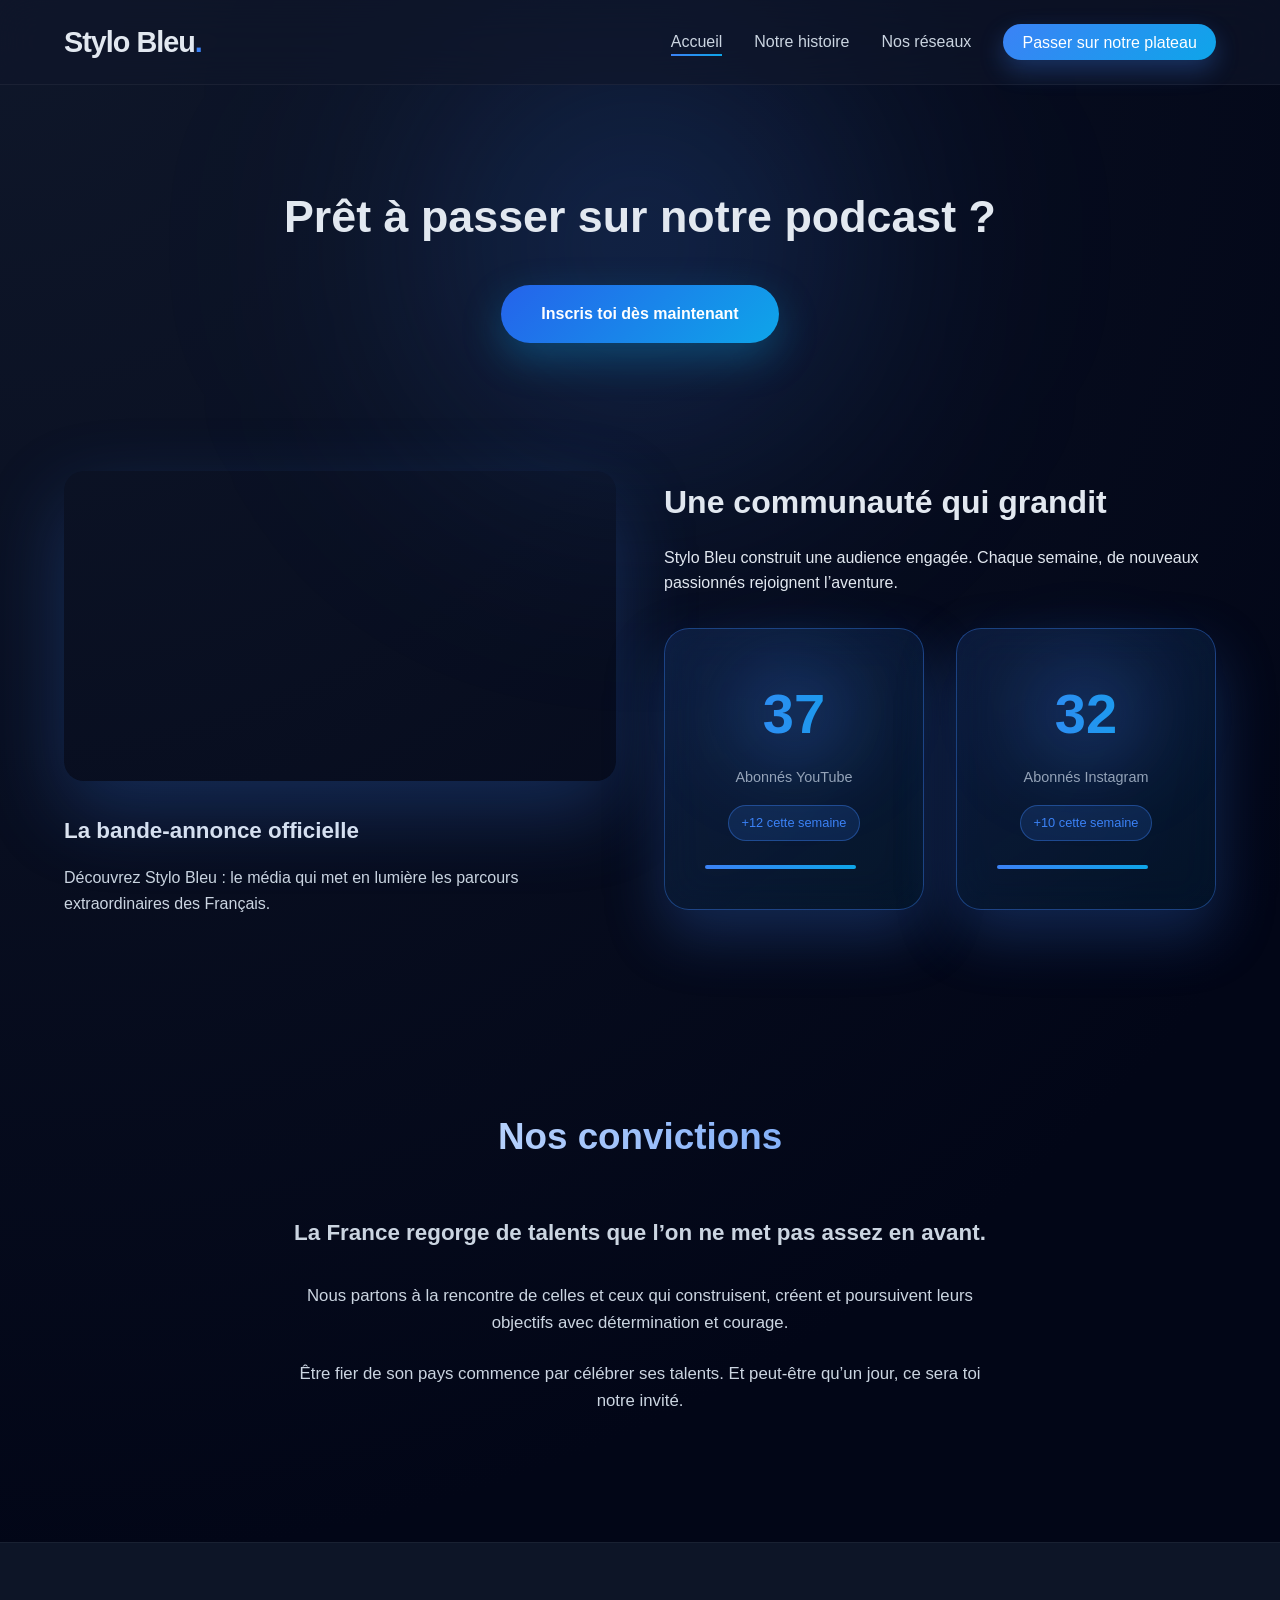
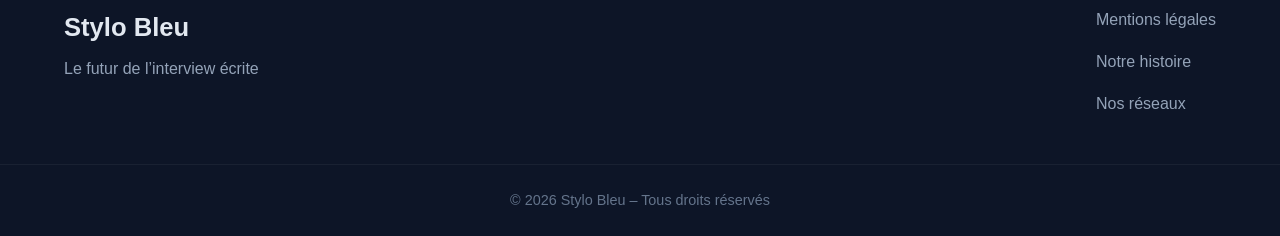
==== commit 2af843c6: "V1.0" ====
--- a/index.html
+++ b/index.html
@@ -76,14 +76,14 @@
 
             <div class="stats-grid">
                 <div class="stat-card reveal">
-                    <div class="stat-number glow" data-target="73">0</div>
+                    <div class="stat-number glow" data-target="84">0</div>
                     <div class="stat-label">Abonnés YouTube</div>
                     <div class="stat-badge">+12 cette semaine</div>
                     <div class="growth-line"></div>
                 </div>
 
                 <div class="stat-card reveal">
-                    <div class="stat-number glow" data-target="64">0</div>
+                    <div class="stat-number glow" data-target="72">0</div>
                     <div class="stat-label">Abonnés Instagram</div>
                     <div class="stat-badge">+10 cette semaine</div>
                     <div class="growth-line"></div>
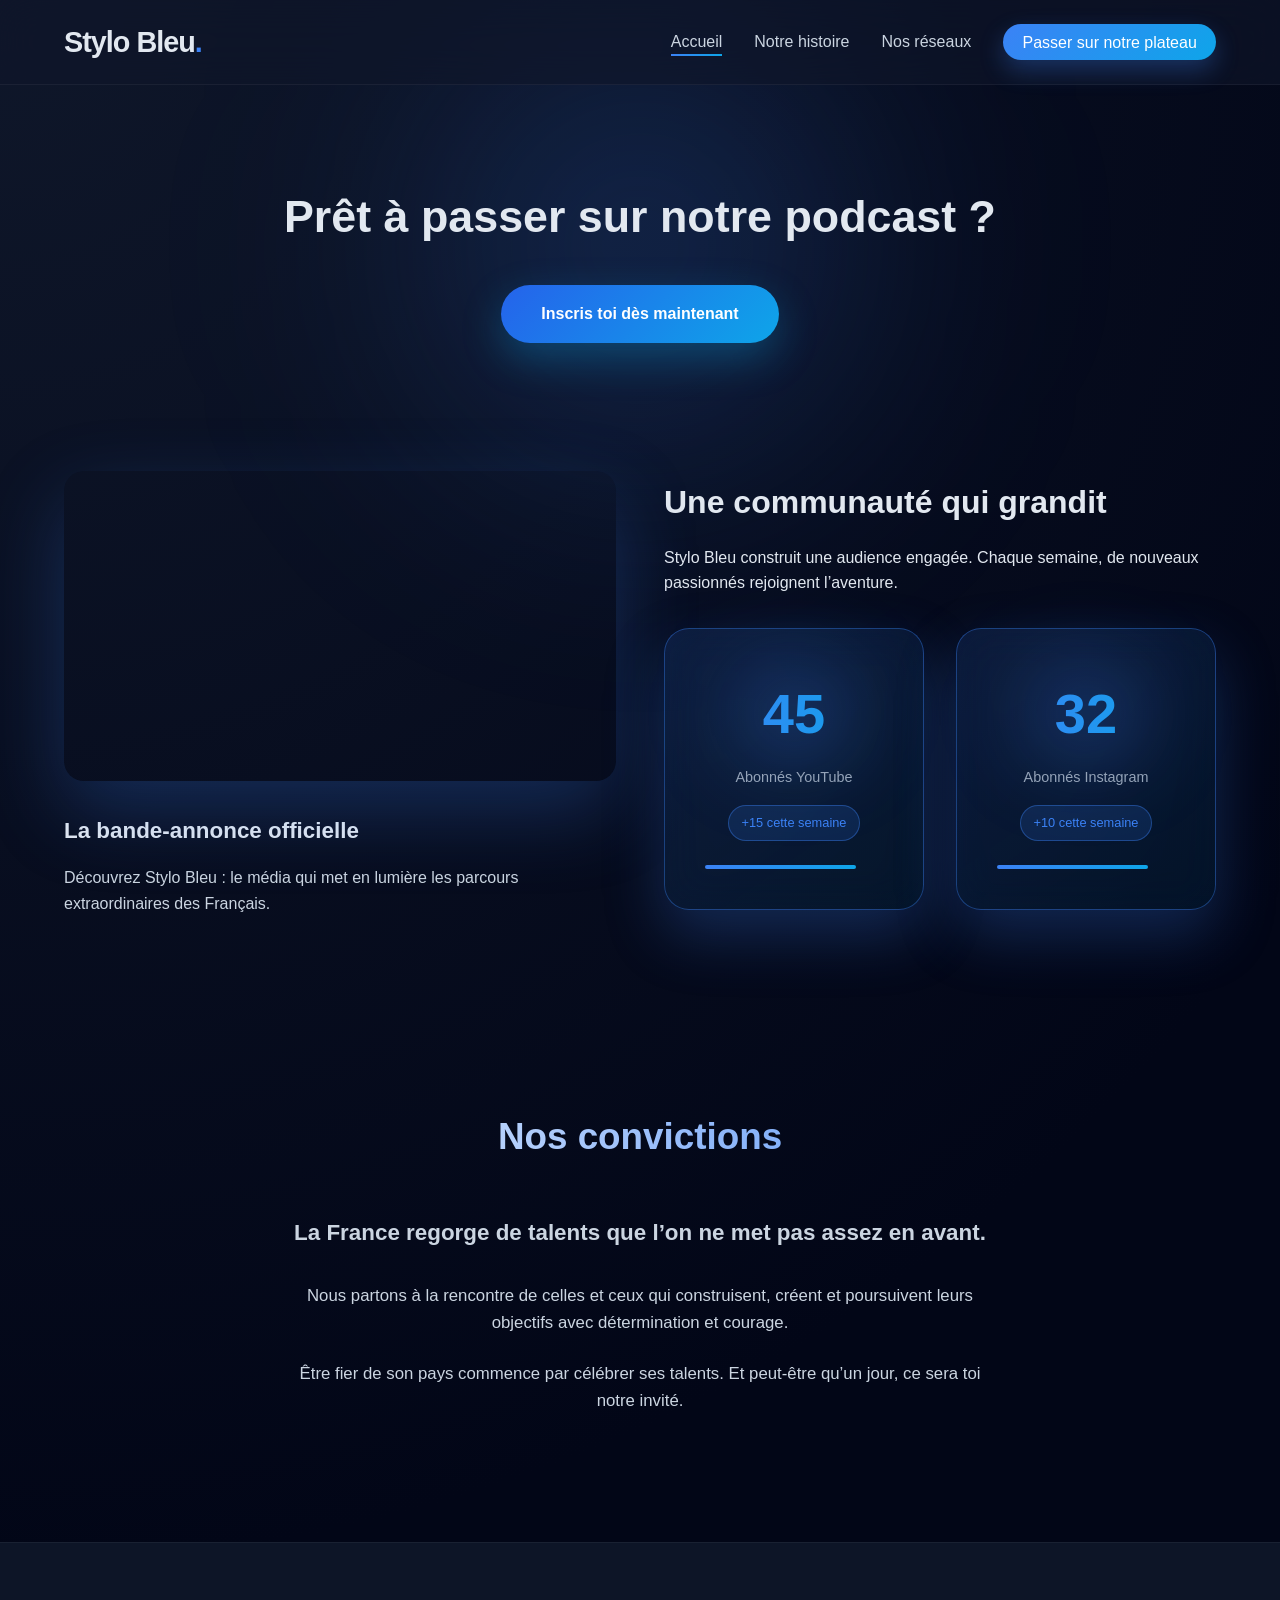
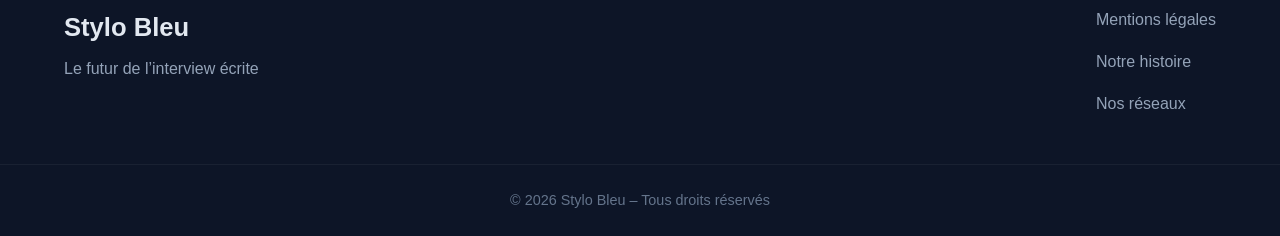
==== commit e45652e8: "V1.1" ====
--- a/index.html
+++ b/index.html
@@ -76,14 +76,14 @@
 
             <div class="stats-grid">
                 <div class="stat-card reveal">
-                    <div class="stat-number glow" data-target="84">0</div>
+                    <div class="stat-number glow" data-target="102">0</div>
                     <div class="stat-label">Abonnés YouTube</div>
-                    <div class="stat-badge">+12 cette semaine</div>
+                    <div class="stat-badge">+15 cette semaine</div>
                     <div class="growth-line"></div>
                 </div>
 
                 <div class="stat-card reveal">
-                    <div class="stat-number glow" data-target="72">0</div>
+                    <div class="stat-number glow" data-target="74">0</div>
                     <div class="stat-label">Abonnés Instagram</div>
                     <div class="stat-badge">+10 cette semaine</div>
                     <div class="growth-line"></div>
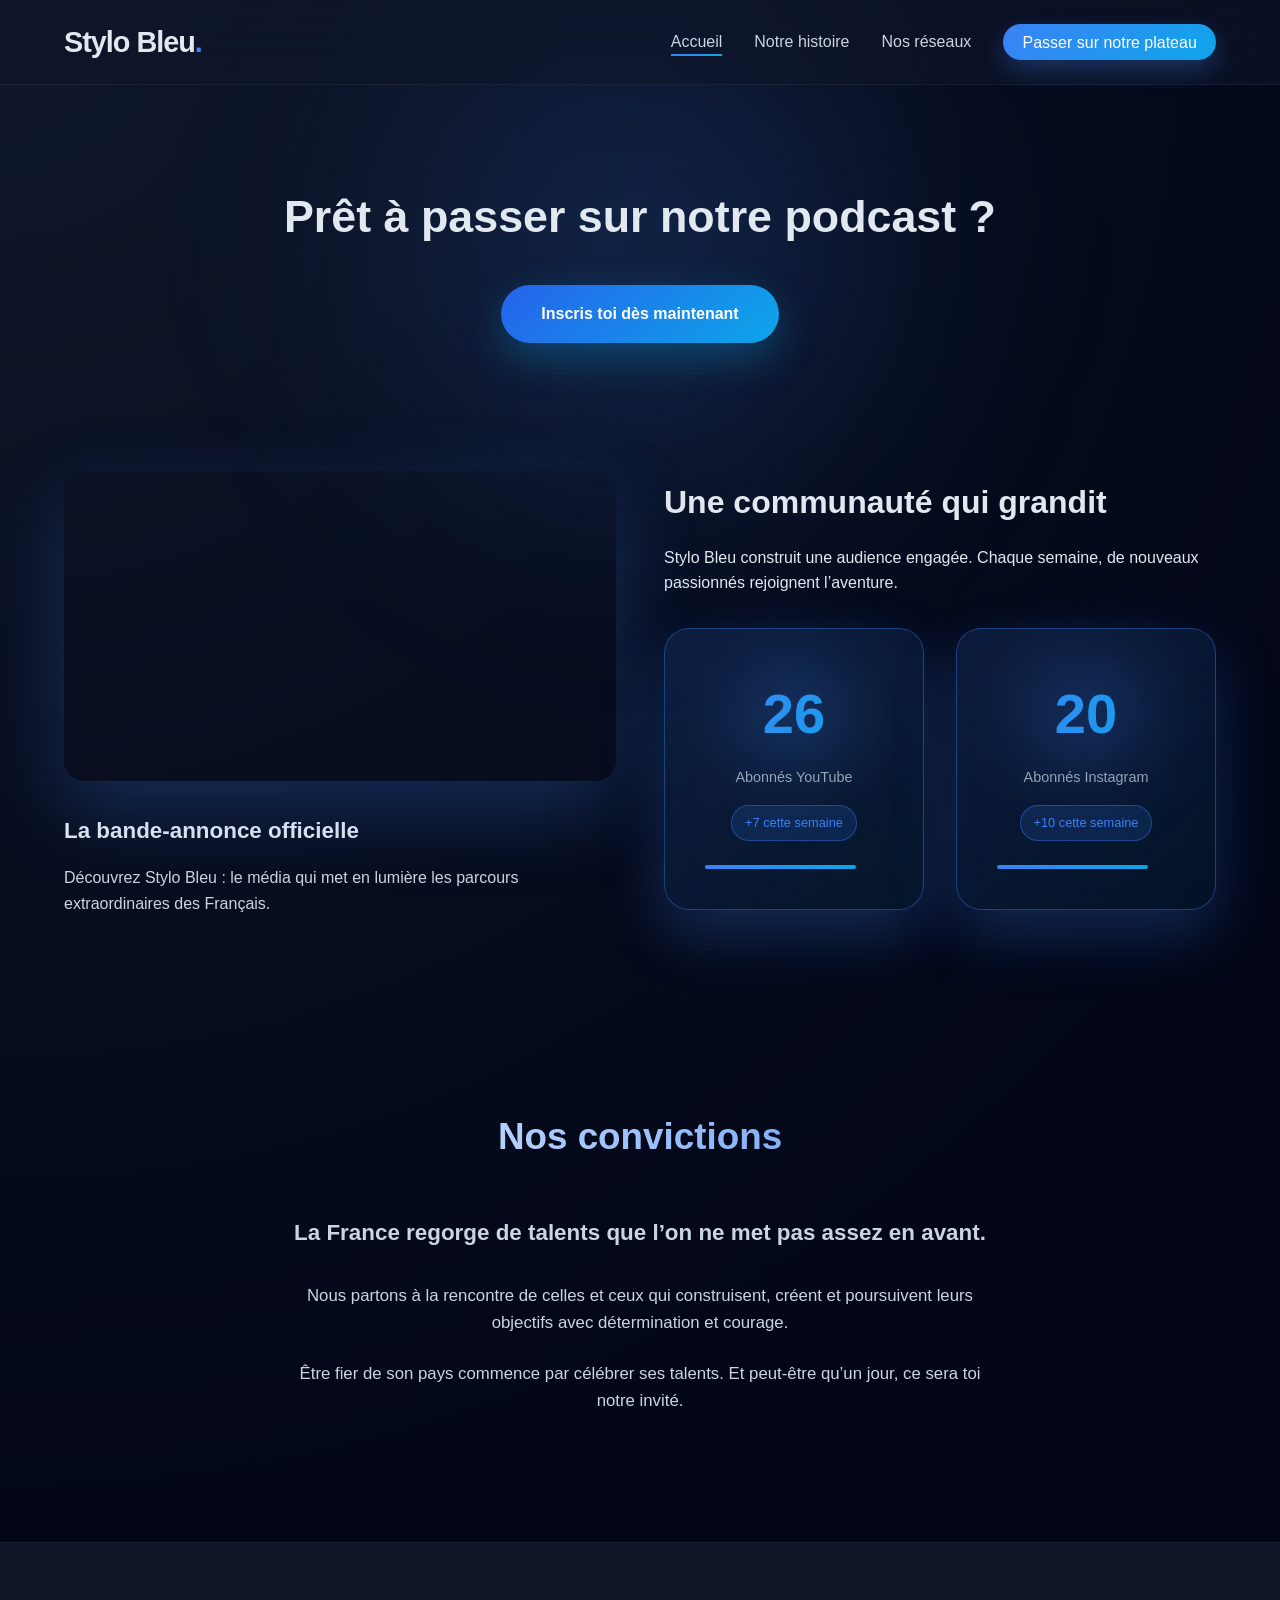
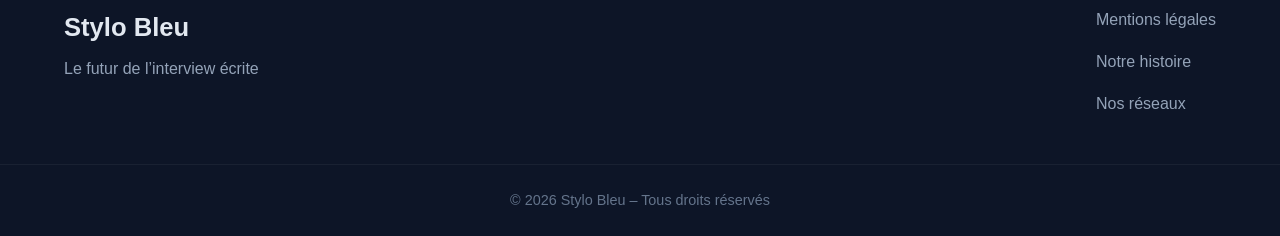
==== commit ac195c28: "V1.3" ====
--- a/index.html
+++ b/index.html
@@ -76,14 +76,14 @@
 
             <div class="stats-grid">
                 <div class="stat-card reveal">
-                    <div class="stat-number glow" data-target="102">0</div>
+                    <div class="stat-number glow" data-target="149">0</div>
                     <div class="stat-label">Abonnés YouTube</div>
-                    <div class="stat-badge">+15 cette semaine</div>
+                    <div class="stat-badge">+7 cette semaine</div>
                     <div class="growth-line"></div>
                 </div>
 
                 <div class="stat-card reveal">
-                    <div class="stat-number glow" data-target="74">0</div>
+                    <div class="stat-number glow" data-target="113">0</div>
                     <div class="stat-label">Abonnés Instagram</div>
                     <div class="stat-badge">+10 cette semaine</div>
                     <div class="growth-line"></div>
@@ -207,4 +207,4 @@
 
 
 </body>
-</html>
+</html>
